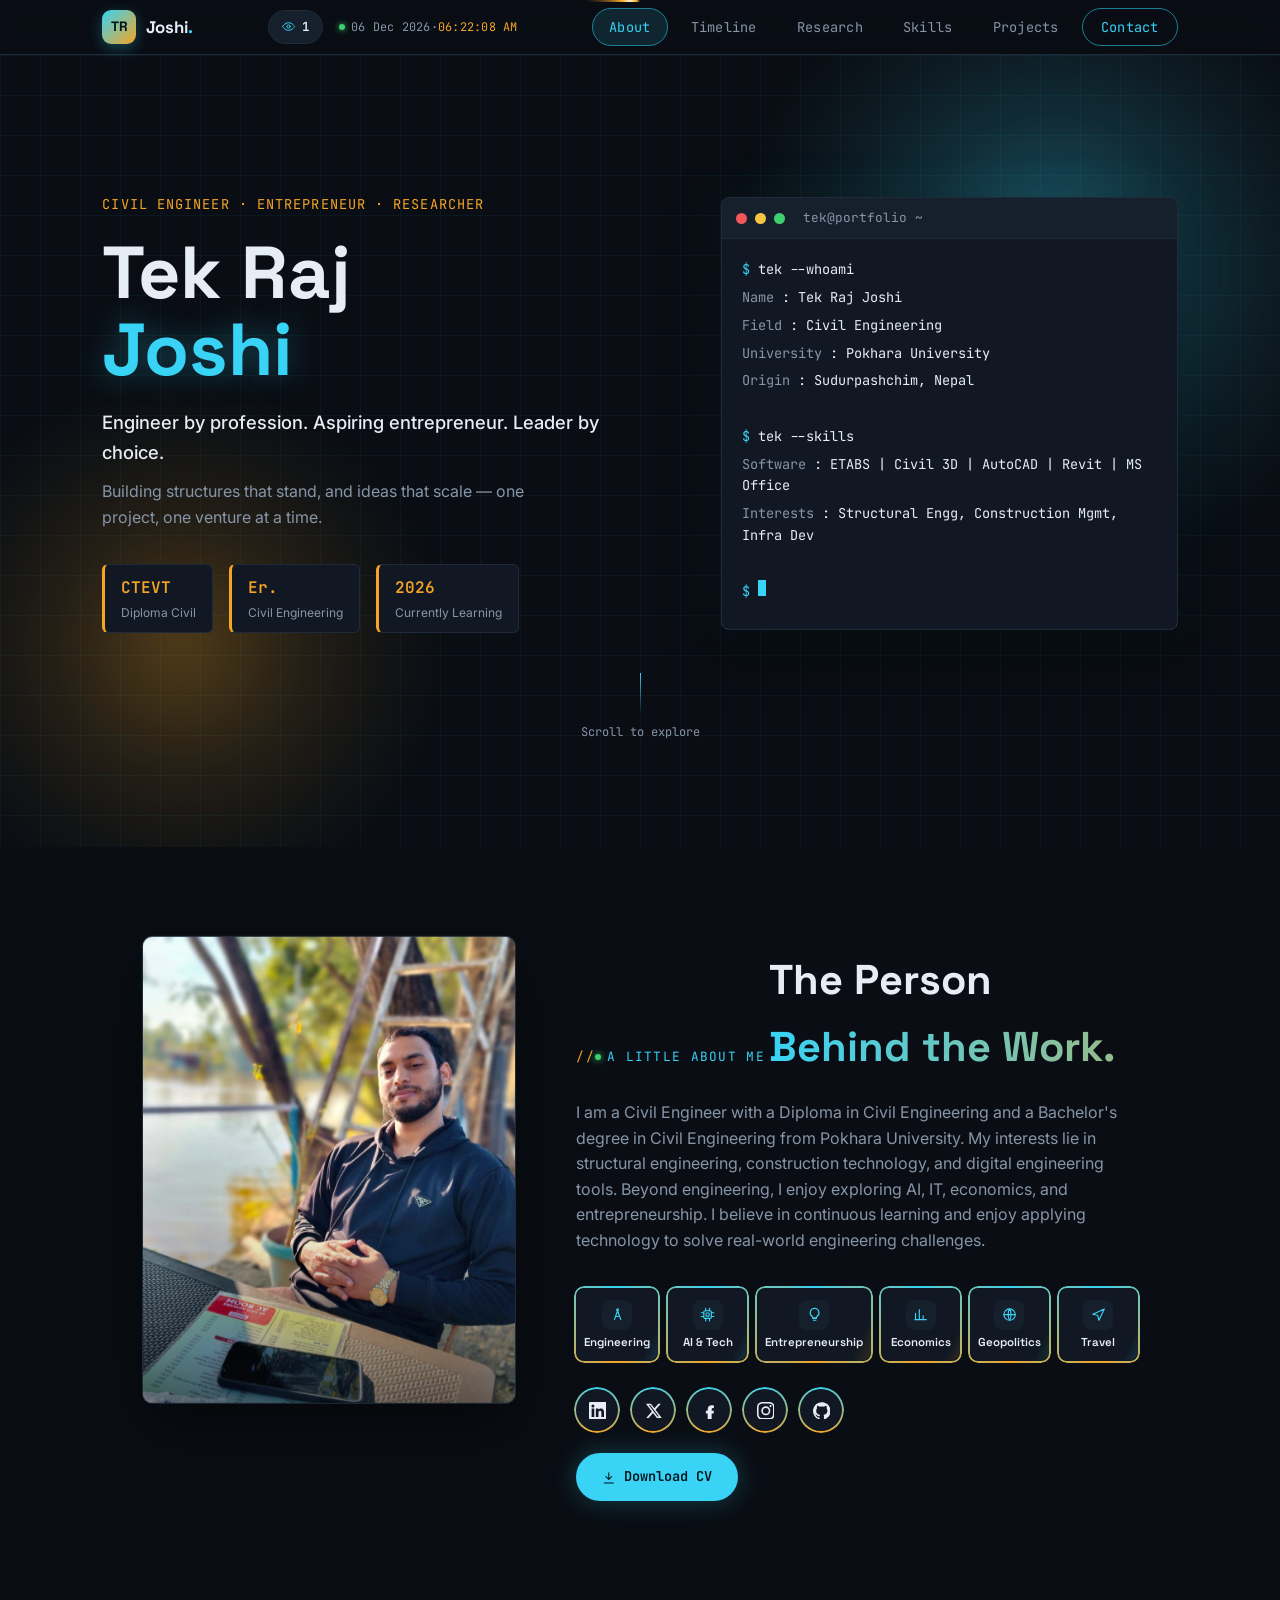
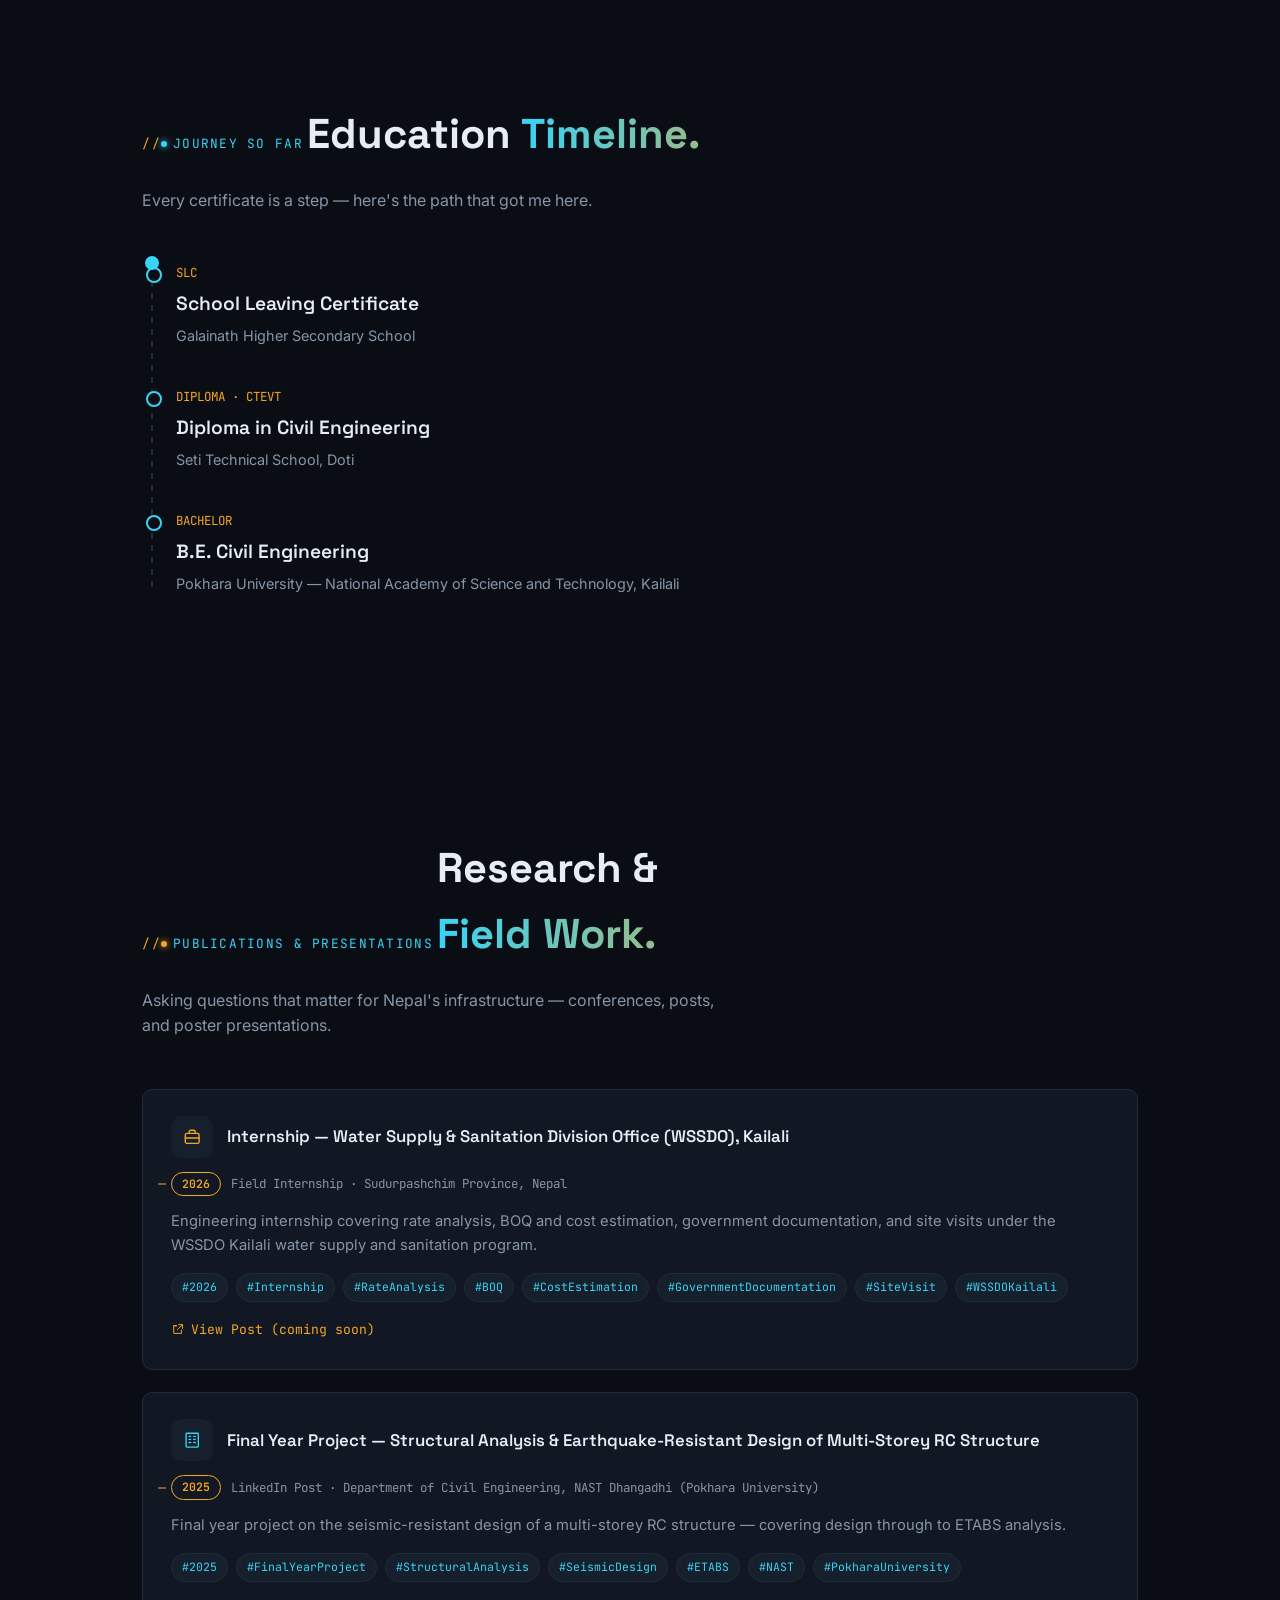
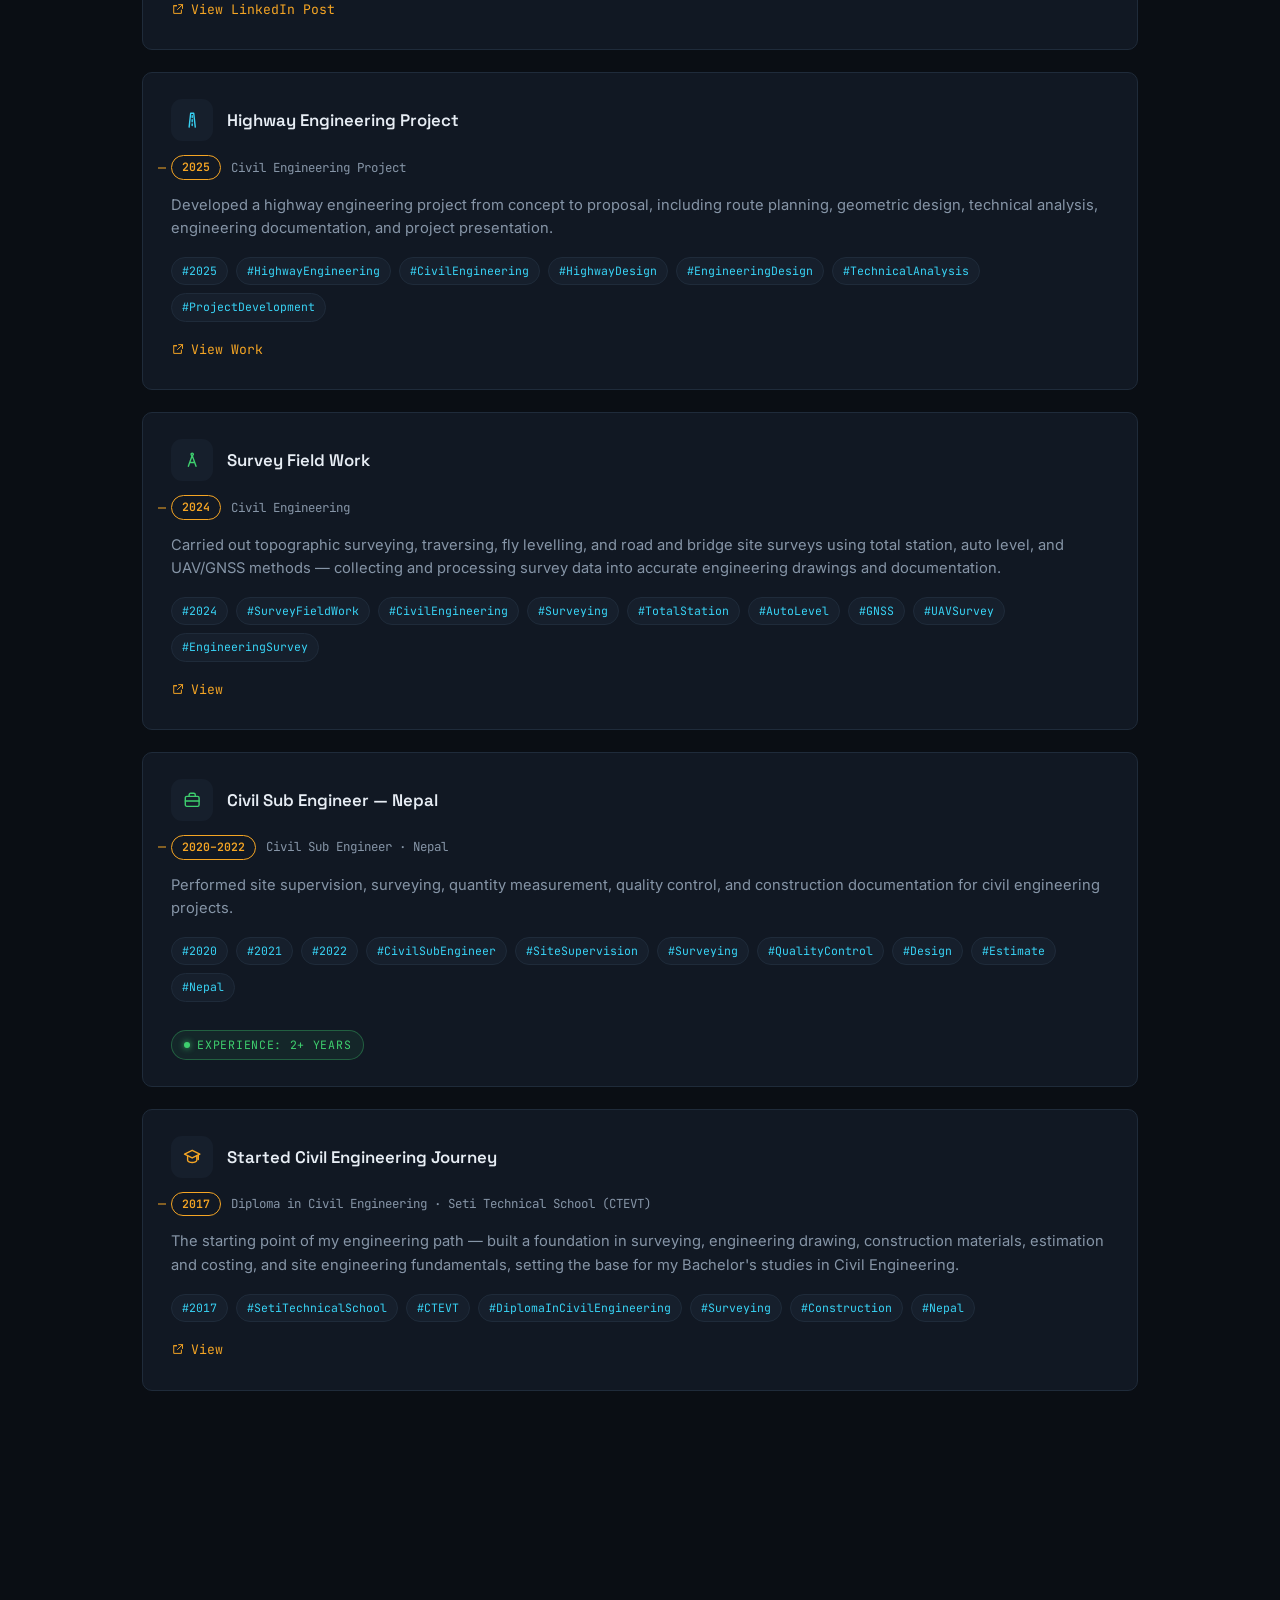
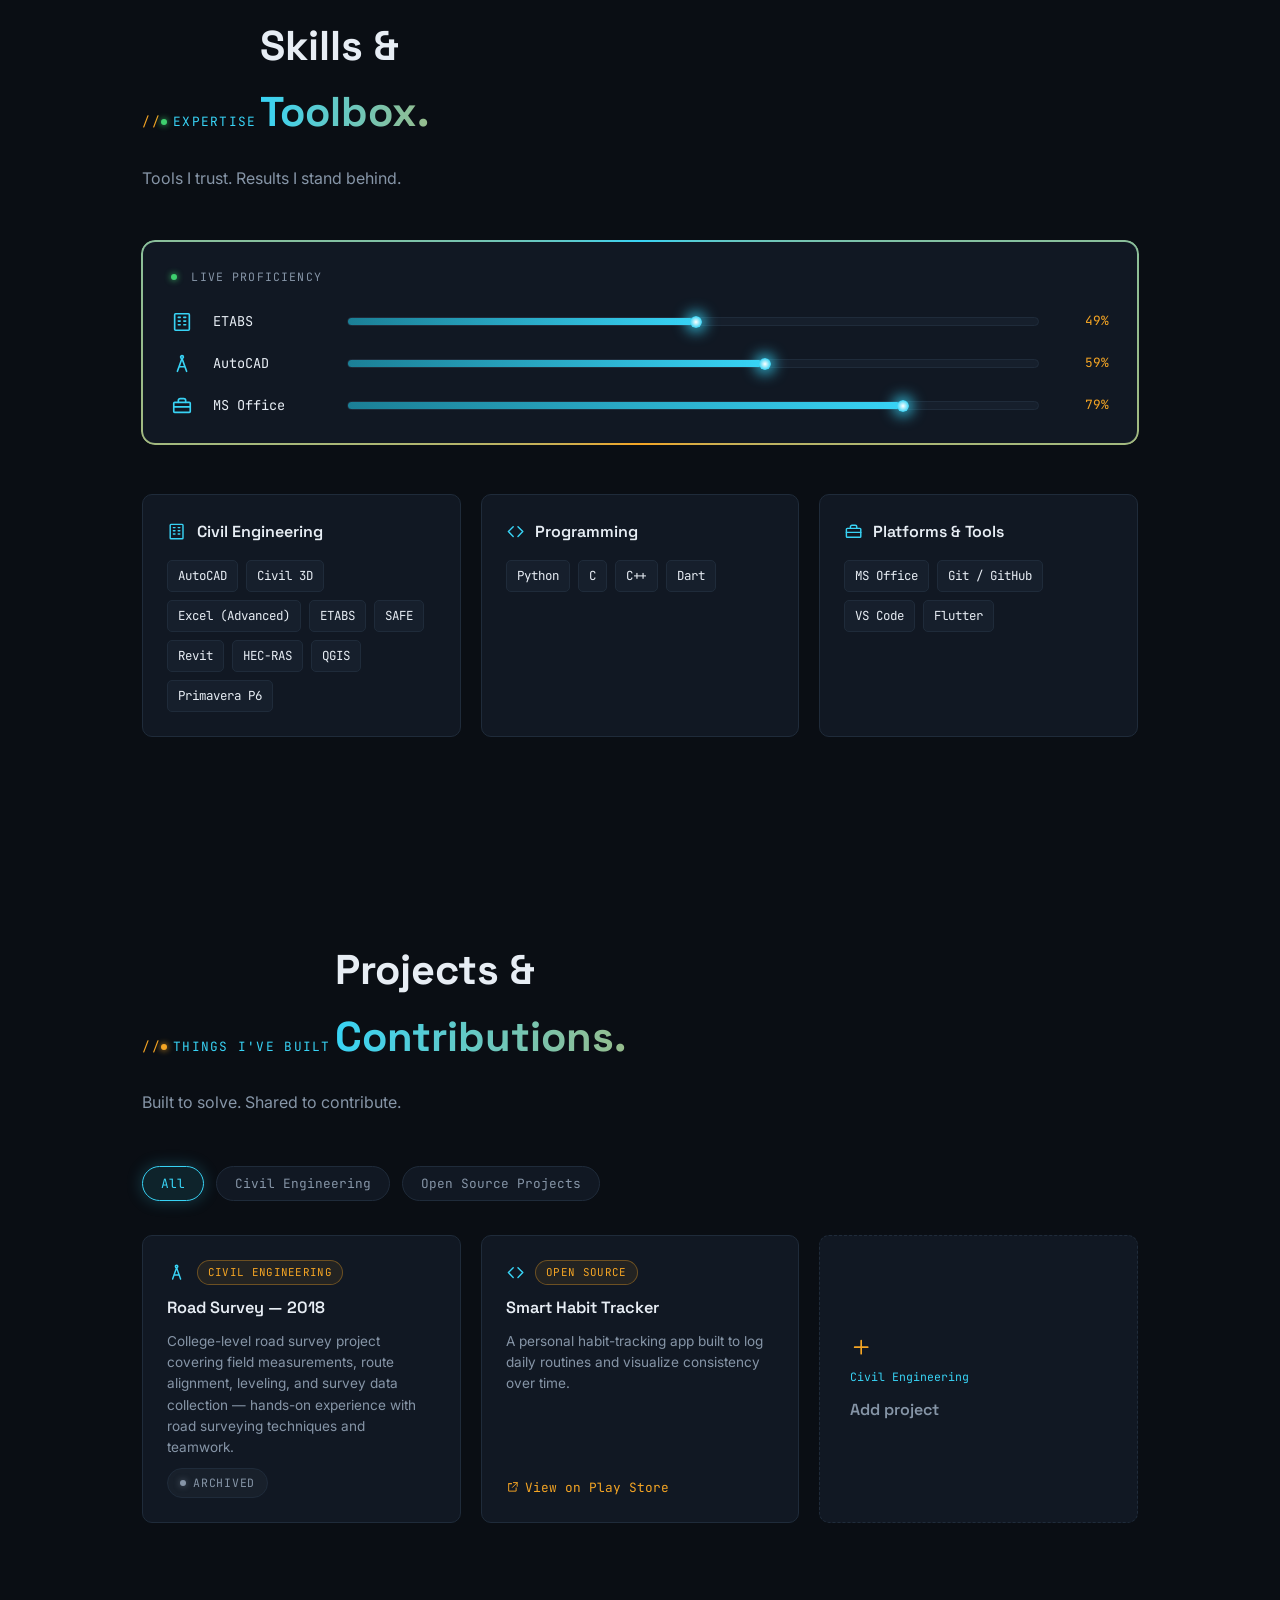
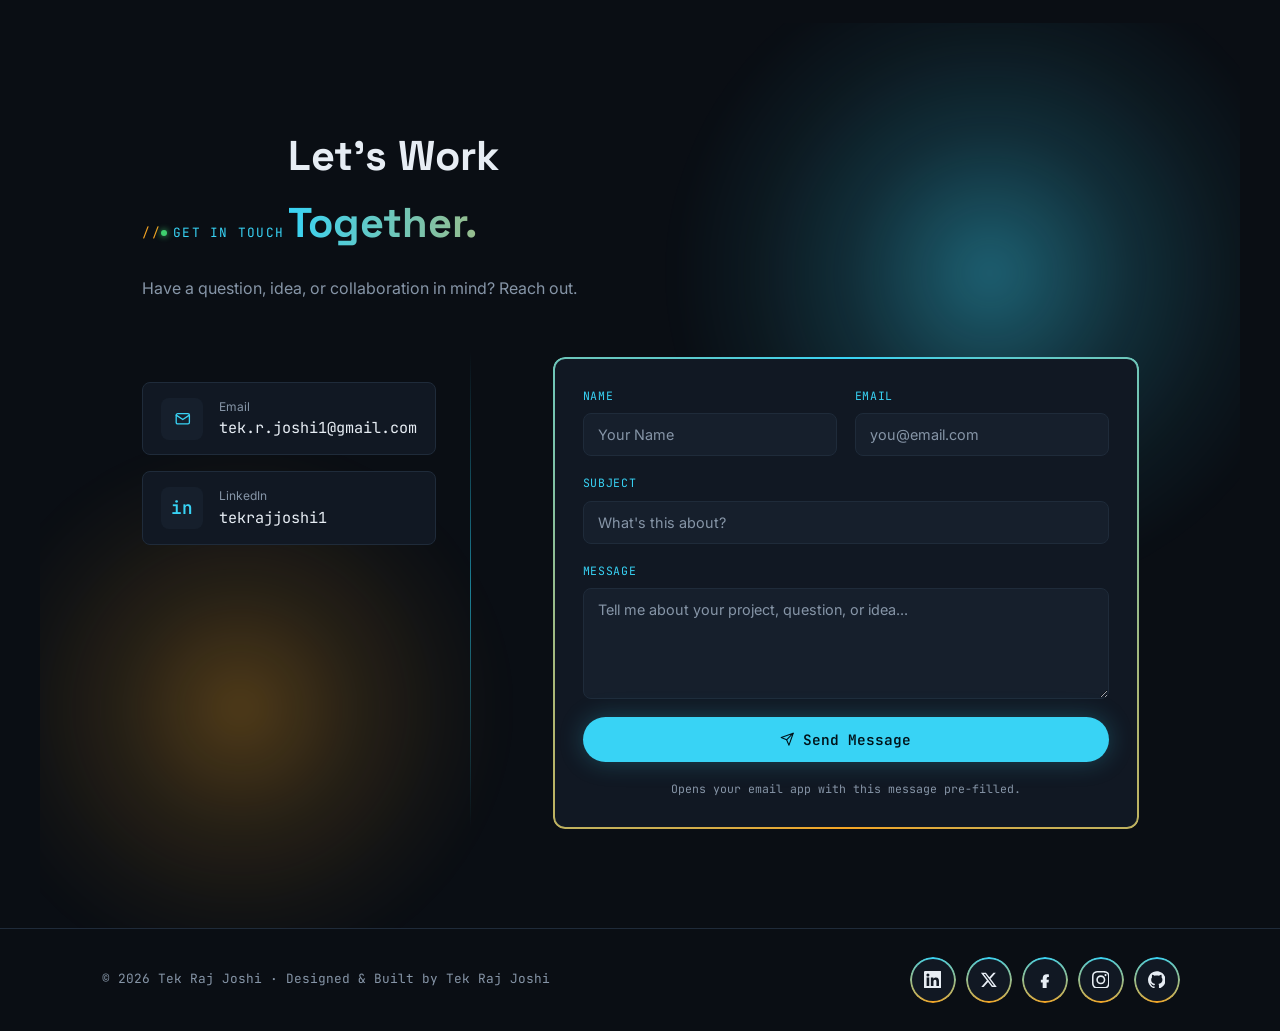
==== tek_raj_joshi_portfolio.html @ 4e368556 "Add files via upload" ====
<!DOCTYPE html>
<html lang="en">
<head>
<meta charset="UTF-8">
<meta name="viewport" content="width=device-width, initial-scale=1.0">
<title>Tek Raj Joshi | Civil Engineer</title>
<meta name="description" content="Tek Raj Joshi is a Civil Engineer from Nepal specializing in structural design, water resources engineering, and AI-driven civil engineering solutions.">
<meta name="robots" content="index, follow">
<link rel="canonical" href="https://tekrajjoshi1.com.np/">

<!-- Favicon -->
<link rel="icon" href="favicon.ico" sizes="any">
<link rel="icon" type="image/png" sizes="32x32" href="favicon-32x32.png">
<link rel="icon" type="image/png" sizes="16x16" href="favicon-16x16.png">
<link rel="apple-touch-icon" sizes="180x180" href="apple-touch-icon.png">
<link rel="icon" type="image/png" sizes="192x192" href="android-chrome-192x192.png">
<link rel="icon" type="image/png" sizes="512x512" href="android-chrome-512x512.png">
<meta name="theme-color" content="#0a0e14">

<!-- Open Graph -->
<meta property="og:type" content="website">
<meta property="og:url" content="https://tekrajjoshi1.com.np/">
<meta property="og:title" content="Tek Raj Joshi | Civil Engineer">
<meta property="og:description" content="Tek Raj Joshi is a Civil Engineer from Nepal specializing in structural design, water resources engineering, and AI-driven civil engineering solutions.">

<!-- Twitter Card -->
<meta name="twitter:card" content="summary_large_image">
<meta name="twitter:title" content="Tek Raj Joshi | Civil Engineer">
<meta name="twitter:description" content="Tek Raj Joshi is a Civil Engineer from Nepal specializing in structural design, water resources engineering, and AI-driven civil engineering solutions.">

<!-- Person schema: helps Google associate this site with "Tek Raj Joshi" name searches -->
<script type="application/ld+json">
{
  "@context": "https://schema.org",
  "@type": "Person",
  "name": "Tek Raj Joshi",
  "alternateName": "Tek Raj",
  "jobTitle": "Civil Engineer",
  "url": "https://tekrajjoshi1.com.np/",
  "sameAs": ["https://www.linkedin.com/in/tekrajjoshi1/"],
  "nationality": "Nepal",
  "alumniOf": { "@type": "CollegeOrUniversity", "name": "Pokhara University" },
  "knowsAbout": ["Civil Engineering", "Structural Engineering", "Water Resources Engineering", "AI & Technology"]
}
</script>

<link rel="preconnect" href="https://fonts.googleapis.com">
<link rel="preconnect" href="https://fonts.gstatic.com" crossorigin>
<link href="https://fonts.googleapis.com/css2?family=Space+Grotesk:wght@400;500;600;700&family=Inter:wght@400;500;600&family=JetBrains+Mono:wght@400;500;600&display=swap" rel="stylesheet">

<style>
@property --angle{syntax:'<angle>';inherits:false;initial-value:0deg;}

  :root{
    --bg:#0a0e14;
    --surface:#111823;
    --surface-2:#161f2c;
    --line:#1f2b3a;
    --text:#e7edf4;
    --muted:#8695a7;
    --cyan:#38d3f5;
    --cyan-dim:#1b7f96;
    --amber:#f5a524;
    --font-display:'Space Grotesk', sans-serif;
    --font-body:'Inter', sans-serif;
    --font-mono:'JetBrains Mono', monospace;
  }
  *{margin:0;padding:0;box-sizing:border-box;}
  html{scroll-behavior:smooth;}
  body{background:var(--bg);color:var(--text);font-family:var(--font-body);line-height:1.6;overflow-x:hidden;}
  a{color:inherit;text-decoration:none;}
  ul{list-style:none;}
  section{padding:100px 8vw;max-width:1200px;margin:0 auto;position:relative;}
  ::selection{background:var(--cyan);color:#00131a;}

  .icon{width:1em;height:1em;fill:none;stroke:currentColor;stroke-width:1.8;stroke-linecap:round;stroke-linejoin:round;vertical-align:-0.15em;}
  .sr-only{position:absolute;width:1px;height:1px;padding:0;margin:-1px;overflow:hidden;clip:rect(0,0,0,0);white-space:nowrap;border:0;}

  .reveal{opacity:0;transform:translateY(24px);transition:opacity .6s ease, transform .6s ease;}
  .reveal.visible{opacity:1;transform:translateY(0);}

  .grad-text{background:linear-gradient(90deg,var(--cyan),var(--amber));-webkit-background-clip:text;background-clip:text;color:transparent;background-size:200% auto;animation:gradShift 6s ease infinite;}
  @keyframes gradShift{0%,100%{background-position:0% center;}50%{background-position:100% center;}}

  ::-webkit-scrollbar{width:10px;}
  ::-webkit-scrollbar-track{background:var(--bg);}
  ::-webkit-scrollbar-thumb{background:linear-gradient(var(--cyan-dim),var(--amber));border-radius:10px;}

  /* Radial-gradient orbs: color itself fades to 0 alpha well inside the box,
     so when a section clips it with overflow:hidden there's no visible
     rectangular edge — only blur(90px) + a hard-edged circle showed a hard
     box outline where the section clipped the blur spread. */
  .orb{position:absolute;border-radius:50%;filter:blur(15px);pointer-events:none;z-index:0;}
  .orb-cyan{width:620px;height:620px;top:-100px;right:-80px;
    background:radial-gradient(circle, rgba(56,211,245,0.42) 0%, rgba(56,211,245,0.16) 32%, rgba(56,211,245,0.05) 55%, rgba(56,211,245,0) 74%);
    animation:floatY 9s ease-in-out infinite, orbPulse 6s ease-in-out infinite;}
  .orb-amber{width:520px;height:520px;bottom:-60px;left:-80px;
    background:radial-gradient(circle, rgba(245,165,36,0.3) 0%, rgba(245,165,36,0.12) 32%, rgba(245,165,36,0.04) 55%, rgba(245,165,36,0) 74%);
    animation:floatY 11s ease-in-out infinite reverse, orbPulse 7.5s ease-in-out infinite reverse;}
  @keyframes floatY{0%,100%{transform:translateY(0);}50%{transform:translateY(-30px);}}
  @keyframes orbPulse{0%,100%{opacity:0.7;}50%{opacity:1;}}

  .glow-card{transition:transform .3s ease, box-shadow .3s ease, border-color .3s ease;}
  .glow-card:hover{transform:translateY(-6px);box-shadow:0 14px 40px rgba(56,211,245,0.15);}

  /* animated conic-gradient glowing border */
  .glow-border{position:relative;z-index:0;}
  .glow-border::before{
    content:"";position:absolute;inset:-2px;border-radius:inherit;padding:2px;z-index:-1;
    background:conic-gradient(from var(--angle), var(--cyan), var(--amber), var(--cyan));
    -webkit-mask:linear-gradient(#000 0 0) content-box, linear-gradient(#000 0 0);
    -webkit-mask-composite:xor;mask-composite:exclude;
    animation:rotateBorder 5s linear infinite;
  }
  @keyframes rotateBorder{to{--angle:360deg;}}
  .glow-border-hover::before{animation-play-state:paused;opacity:0;transition:opacity .3s ease;}
  .glow-border-hover:hover::before{animation-play-state:running;opacity:1;}

  @property --gold-angle{syntax:'<angle>';inherits:false;initial-value:0deg;}
  .gold-border{position:relative;}
  .gold-border::before{
    content:"";position:absolute;inset:0;padding:2px;z-index:-1;
    background:conic-gradient(from var(--gold-angle), transparent 0%, transparent 82%, #f5a524 90%, #fff2c9 94%, #f5a524 98%, transparent 100%);
    -webkit-mask:linear-gradient(#000 0 0) content-box, linear-gradient(#000 0 0);
    -webkit-mask-composite:xor;mask-composite:exclude;
    animation:goldRotate 1.6s linear infinite;
    pointer-events:none;
  }
  @keyframes goldRotate{to{--gold-angle:360deg;}}

  /* ---------- nav ---------- */
  nav{position:fixed;top:0;left:0;right:0;z-index:100;display:grid;grid-template-columns:auto minmax(90px,1fr) auto;align-items:center;gap:10px;padding:10px 8vw;background:rgba(10,14,20,0.85);backdrop-filter:blur(10px);border-bottom:1px solid var(--line);}
  .nav-logo{display:flex;align-items:center;gap:10px;}
  .nav-right{display:flex;align-items:center;gap:6px;}

  .nav-center{display:flex;align-items:center;justify-content:center;gap:16px;font-family:var(--font-mono);min-width:0;overflow:hidden;}
  .view-counter{display:flex;align-items:center;gap:7px;padding:6px 13px;border-radius:20px;background:var(--surface-2);border:1px solid var(--line);color:var(--cyan);font-size:0.78rem;white-space:nowrap;animation:counterGlow 2.6s ease-in-out infinite;}
  @keyframes counterGlow{0%,100%{box-shadow:0 0 0 rgba(56,211,245,0);border-color:var(--line);}50%{box-shadow:0 0 14px rgba(56,211,245,0.3);border-color:var(--cyan-dim);}}
  .eye-icon{width:1.05em;height:1.05em;transform-origin:center;animation:eyeBlink 4.5s ease-in-out infinite;}
  @keyframes eyeBlink{0%,88%,100%{transform:scaleY(1);}94%{transform:scaleY(0.15);}}
  .view-counter #viewCount{font-weight:600;color:var(--text);}
  .view-counter.pop{animation:counterGlow 2.6s ease-in-out infinite, popBounce .5s ease;}
  @keyframes popBounce{0%{transform:scale(1);}40%{transform:scale(1.28);}100%{transform:scale(1);}}
  .live-clock{font-size:0.74rem;color:var(--muted);letter-spacing:0.02em;font-variant-numeric:tabular-nums;white-space:nowrap;display:flex;align-items:center;}
  .live-clock .clock-time{color:var(--amber);}
  .live-dot{display:inline-block;width:6px;height:6px;border-radius:50%;background:#3ecf6e;margin-right:6px;box-shadow:0 0 6px #3ecf6e;animation:dotPulse 1.4s ease-in-out infinite;flex-shrink:0;}
  @keyframes dotPulse{0%,100%{opacity:1;}50%{opacity:0.35;}}

  @media(max-width:760px){
    .nav-center{gap:8px;}
    .view-counter{padding:5px 10px;font-size:0.7rem;gap:5px;}
    .live-clock{font-size:0.64rem;}
  }
  @media(max-width:480px){
    .nav-center{gap:6px;flex-wrap:wrap;justify-content:flex-end;}
    .view-counter{padding:4px 8px;font-size:0.64rem;}
    .live-clock{font-size:0.56rem;white-space:normal;}
    .clock-sep{display:none;}
    .live-clock{flex-direction:column;align-items:flex-end;gap:1px;}
    #hero{padding-top:96px;min-height:auto;}
  }
  @media(max-width:360px){
    .clock-date{display:none;}
  }
  .logo-badge{width:34px;height:34px;border-radius:9px;background:linear-gradient(135deg,var(--cyan),var(--amber));display:flex;align-items:center;justify-content:center;font-family:var(--font-display);font-weight:700;color:#00131a;font-size:0.85rem;letter-spacing:-0.02em;box-shadow:0 4px 14px rgba(56,211,245,0.3);flex-shrink:0;}
  .logo-text{font-family:var(--font-display);font-weight:700;font-size:1.05rem;color:var(--text);line-height:1;}
  .logo-text span{color:var(--cyan);}
  .nav-links{display:flex;gap:6px;align-items:center;}
  .nav-links a{font-family:var(--font-mono);font-size:0.85rem;color:var(--muted);letter-spacing:0.02em;position:relative;overflow:hidden;}
  .nav-links a:not(.nav-cta){padding:9px 16px;border-radius:20px;background:transparent;border:1px solid transparent;transition:background .25s ease, color .25s ease, border-color .25s ease, transform .15s ease;}
  .nav-links a:not(.nav-cta):hover{background:rgba(56,211,245,0.08);border-color:rgba(56,211,245,0.25);color:var(--cyan);}
  .nav-links a:not(.nav-cta).active{background:rgba(56,211,245,0.12);border-color:var(--cyan-dim);color:var(--cyan);}
  .nav-links a:not(.nav-cta):active{transform:scale(0.92);}
  .nav-links a:hover, .nav-links a.active{color:var(--cyan);}
  .nav-ripple{position:absolute;border-radius:50%;background:rgba(56,211,245,0.45);transform:scale(0);animation:navRipple .55s ease-out forwards;pointer-events:none;}
  @keyframes navRipple{to{transform:scale(3);opacity:0;}}
  .nav-cta{border:1px solid var(--cyan-dim);padding:9px 18px;border-radius:20px;color:var(--cyan) !important;transition:background .25s ease, color .25s ease, transform .15s ease, box-shadow .25s ease;}
  .nav-cta:hover{background:var(--cyan);color:#00131a !important;box-shadow:0 8px 20px rgba(56,211,245,0.3);}
  .nav-cta:active{transform:scale(0.92);}
  .nav-cta .nav-ripple{background:rgba(0,19,26,0.35);}
  .hamburger{display:none;width:30px;height:22px;position:relative;cursor:pointer;flex-shrink:0;background:none;border:none;padding:0;appearance:none;}
  .hamburger span{position:absolute;left:0;width:100%;height:2px;border-radius:2px;background:var(--cyan);transition:all .3s cubic-bezier(.4,0,.2,1);}
  .hamburger span:nth-child(1){top:0;width:100%;}
  .hamburger span:nth-child(2){top:10px;width:65%;background:var(--amber);}
  .hamburger span:nth-child(3){top:20px;width:100%;}
  .hamburger:hover span:nth-child(2){width:100%;}
  .hamburger.open span:nth-child(1){top:10px;transform:rotate(45deg);background:var(--cyan);}
  .hamburger.open span:nth-child(2){opacity:0;width:0;left:50%;}
  .hamburger.open span:nth-child(3){top:10px;transform:rotate(-45deg);background:var(--cyan);}

  @media(max-width:860px){
    .nav-links{position:fixed;top:0;right:-100%;width:70%;height:100vh;background:var(--surface);flex-direction:column;justify-content:center;gap:14px;transition:right .3s ease;border-left:1px solid var(--line);}
    .nav-links.open{right:0;}
    .hamburger{display:block;z-index:110;}
  }

  /* ---------- hero ---------- */
  #hero{min-height:88vh;display:flex;flex-direction:column;justify-content:center;padding-top:84px;padding-bottom:50px;position:relative;overflow:hidden;
    max-width:none;width:100%;
    background-image:linear-gradient(rgba(56,211,245,0.05) 1px, transparent 1px),linear-gradient(90deg, rgba(56,211,245,0.05) 1px, transparent 1px);
    background-size:40px 40px;}
  #hero > *:not(.orb){position:relative;z-index:1;}
  .hero-inner{display:grid;grid-template-columns:1.1fr 0.9fr;gap:60px;align-items:center;max-width:1200px;margin:0 auto;width:100%;}
  .hero-eyebrow{font-family:var(--font-mono);color:var(--amber);font-size:0.85rem;letter-spacing:0.08em;margin-bottom:18px;text-transform:uppercase;}
  .hero-name{font-family:var(--font-display);font-size:clamp(2.6rem,6vw,4.6rem);font-weight:700;line-height:1.05;margin-bottom:20px;}
  .hero-name-accent{color:var(--cyan);text-shadow:0 0 30px rgba(56,211,245,0.35);}
  .hero-motto{font-size:1.15rem;color:var(--text);margin-bottom:12px;font-weight:500;}
  .hero-tagline{color:var(--muted);max-width:480px;margin-bottom:34px;}
  .hero-ranks{display:flex;gap:16px;flex-wrap:wrap;}
  .rank-badge{border:1px solid var(--line);background:var(--surface);padding:10px 16px;border-radius:6px;display:flex;flex-direction:column;gap:2px;border-left:3px solid var(--amber);transition:transform .25s ease, box-shadow .25s ease;}
  .rank-badge:hover{transform:translateY(-4px);box-shadow:0 10px 24px rgba(245,165,36,0.15);}
  .rank-num{font-family:var(--font-mono);color:var(--amber);font-weight:600;}
  .rank-label{font-size:0.75rem;color:var(--muted);}

  .terminal{background:var(--surface);border:1px solid var(--line);border-radius:8px;overflow:hidden;box-shadow:0 20px 60px rgba(0,0,0,0.4), 0 0 60px rgba(56,211,245,0.06);position:relative;z-index:1;}
  .terminal-bar{display:flex;align-items:center;gap:8px;padding:10px 14px;background:var(--surface-2);border-bottom:1px solid var(--line);}
  .t-dot{width:11px;height:11px;border-radius:50%;}
  .t-red{background:#f2555a;}.t-yellow{background:#f5c542;}.t-green{background:#3ecf6e;}
  .t-title{margin-left:10px;font-family:var(--font-mono);font-size:0.8rem;color:var(--muted);}
  .terminal-body{padding:20px;font-family:var(--font-mono);font-size:0.85rem;}
  .t-line{display:block;margin-bottom:6px;}
  .t-prompt{color:var(--cyan);}
  .t-key{color:var(--muted);}
  .t-val{color:var(--text);}
  .t-cursor{display:inline-block;width:8px;height:16px;background:var(--cyan);animation:blink 1s step-end infinite;}
  @keyframes blink{50%{opacity:0;}}

  .hero-scroll-indicator{text-align:center;margin-top:40px;font-family:var(--font-mono);font-size:0.75rem;color:var(--muted);}
  .scroll-line{width:1px;height:40px;background:linear-gradient(var(--cyan),transparent);margin:0 auto 10px;}

  /* ---------- section labels ---------- */
  .section-label{font-family:var(--font-mono);color:var(--cyan);font-size:0.8rem;letter-spacing:0.1em;text-transform:uppercase;margin-bottom:10px;}
  .section-label::before{content:"// ";color:var(--amber);}
  .section-title{font-family:var(--font-display);font-size:clamp(1.8rem,4vw,2.6rem);font-weight:700;margin-bottom:20px;}
  .section-sub{color:var(--muted);max-width:600px;margin-bottom:50px;}

  /* ---------- about ---------- */
  .about-grid{display:grid;grid-template-columns:0.8fr 1.2fr;gap:60px;align-items:center;}
  .about-img-wrap{border-radius:10px;overflow:hidden;border:1px solid var(--line);aspect-ratio:4/5;background:var(--surface);position:relative;box-shadow:0 25px 60px rgba(0,0,0,0.5);touch-action:manipulation;}

  /* ---------- double-click / double-tap "like" heart burst on the about photo ---------- */
  .heart-pop{
    position:absolute;left:0;top:0;
    pointer-events:none;z-index:6;
    will-change:transform,opacity;
    transform:translate(-50%,-50%) scale(0);
    opacity:0;
    animation-name:heartPop;
    animation-timing-function:cubic-bezier(.17,.89,.32,1.25);
    animation-fill-mode:forwards;
  }
  .heart-pop svg{display:block;width:100%;height:100%;filter:drop-shadow(0 4px 14px rgba(255,45,85,0.55));}
  @keyframes heartPop{
    0%{transform:translate(-50%,-50%) translate(0,0) scale(0) rotate(0deg);opacity:0;}
    10%{transform:translate(-50%,-50%) translate(0,-4px) scale(var(--pop-scale,1.3)) rotate(var(--rot-a,-8deg));opacity:1;}
    22%{transform:translate(-50%,-50%) translate(0,-10px) scale(.9) rotate(var(--rot-b,6deg));opacity:1;}
    32%{transform:translate(-50%,-50%) translate(0,-16px) scale(1.05) rotate(0deg);opacity:1;}
    78%{opacity:1;}
    100%{transform:translate(-50%,-50%) translate(var(--dx,0px),var(--dy,-150px)) scale(var(--end-scale,.7)) rotate(var(--rot-end,15deg));opacity:0;}
  }
  @media(prefers-reduced-motion:reduce){.heart-pop{animation:none;opacity:0;}}
  .about-img-wrap img{width:100%;height:100%;object-fit:cover;display:block;}
  .about-img-wrap::after{content:"";position:absolute;inset:0;background:linear-gradient(180deg,transparent 60%,rgba(10,14,20,0.55));pointer-events:none;}
  .about-bio{color:var(--muted);margin-bottom:34px;}
  .about-title{position:relative;display:inline-block;}
  .about-title::after{content:"";position:absolute;left:0;bottom:-12px;height:3px;background:linear-gradient(90deg,var(--cyan),var(--amber));border-radius:2px;box-shadow:0 0 12px rgba(56,211,245,0.6);animation:scanBar 2.4s ease-in-out infinite;}
  @keyframes scanBar{0%{width:20px;opacity:0.5;}50%{width:100px;opacity:1;}100%{width:20px;opacity:0.5;}}
  .section-label-live{display:inline-flex;align-items:center;}
  .about-img-wrap{will-change:transform;}

  /* ---------- reusable "live" glow accents, same treatment as About, ---------- */
  /* ---------- varied per section so the page doesn't feel copy-pasted ---------- */
  .live-dot-cyan{background:var(--cyan);box-shadow:0 0 6px var(--cyan);}
  .live-dot-amber{background:var(--amber);box-shadow:0 0 6px var(--amber);}
  .glow-underline{position:relative;display:inline-block;}
  .glow-underline::after{content:"";position:absolute;left:0;bottom:-12px;height:3px;border-radius:2px;animation:scanBar 2.4s ease-in-out infinite;}
  .glow-underline.glow-cyan-green::after{background:linear-gradient(90deg,var(--cyan),#3ecf6e);box-shadow:0 0 12px rgba(56,211,245,0.5);animation-duration:3s;}
  .glow-underline.glow-amber-cyan::after{background:linear-gradient(90deg,var(--amber),var(--cyan));box-shadow:0 0 12px rgba(245,165,36,0.5);animation-duration:2.8s;}
  .glow-underline.glow-green-cyan::after{background:linear-gradient(90deg,#3ecf6e,var(--cyan));box-shadow:0 0 12px rgba(62,207,110,0.5);animation-duration:2.2s;}
  .glow-underline.glow-amber-green::after{background:linear-gradient(90deg,var(--amber),#3ecf6e);box-shadow:0 0 12px rgba(245,165,36,0.5);animation-duration:3.2s;}
  .glow-underline.glow-green-amber::after{background:linear-gradient(90deg,#3ecf6e,var(--amber));box-shadow:0 0 12px rgba(62,207,110,0.5);animation-duration:2.6s;}

  .interest-grid{display:grid;grid-template-columns:repeat(6,1fr);gap:10px;margin-bottom:28px;perspective:900px;}
  .interest-card{background:var(--surface);border-radius:10px;padding:12px 8px;display:flex;flex-direction:column;align-items:center;gap:6px;text-align:center;transform-style:preserve-3d;transition:transform .35s ease, box-shadow .35s ease;cursor:default;}
  .interest-card:hover{transform:rotateX(10deg) rotateY(-10deg) translateY(-6px) scale(1.05);box-shadow:0 16px 32px rgba(56,211,245,0.18);}
  /* idle rotating glow-border, staggered per card so all six don't spin in lockstep */
  .interest-card.glow-border::before{animation-duration:5s;}
  .interest-card:nth-child(1).glow-border::before{animation-delay:0s;}
  .interest-card:nth-child(2).glow-border::before{animation-delay:-.8s;}
  .interest-card:nth-child(3).glow-border::before{animation-delay:-1.6s;}
  .interest-card:nth-child(4).glow-border::before{animation-delay:-2.4s;}
  .interest-card:nth-child(5).glow-border::before{animation-delay:-3.2s;}
  .interest-card:nth-child(6).glow-border::before{animation-delay:-4s;}
  .interest-icon-lg{width:30px;height:30px;border-radius:8px;display:flex;align-items:center;justify-content:center;background:var(--surface-2);color:var(--cyan);font-size:0.95rem;transition:transform .35s ease, color .35s ease;}
  .interest-card:hover .interest-icon-lg{transform:translateZ(18px) scale(1.08);color:var(--amber);}

  /* ---------- per-card themed background "vibe" — sits behind icon/label, above the border ring ---------- */
  /* Every card uses the same diagonal light-sweep animation (matching the */
  /* Entrepreneurship card), just re-graded with each card's own accent */
  /* colour(s) via --v1/--v2 — a single consistent motion language across */
  /* the row instead of six different effects. */
  .interest-card{position:relative;overflow:visible;}
  .interest-card::after{content:"";position:absolute;inset:0;border-radius:inherit;z-index:0;pointer-events:none;opacity:0.9;transition:opacity .35s ease;
    background:linear-gradient(115deg, transparent 34%, rgba(var(--v1),0.34) 47%, rgba(var(--v2),0.34) 53%, transparent 66%);
    background-size:250% 250%;
    animation:vibeSweep 3.4s ease-in-out infinite;
    animation-delay:var(--v-delay,0s);
  }
  .interest-card:hover::after{opacity:1;}
  .interest-icon-lg,.interest-label{position:relative;z-index:1;}
  @keyframes vibeSweep{0%{background-position:130% 130%;}100%{background-position:-30% -30%;}}

  .vibe-engineering{--v1:56,211,245;--v2:56,211,245;--v-delay:0s;}
  .vibe-tech{--v1:56,211,245;--v2:62,207,110;--v-delay:-.57s;}
  .vibe-entrepreneurship{--v1:245,165,36;--v2:245,165,36;--v-delay:-1.13s;}
  .vibe-economics{--v1:245,165,36;--v2:62,207,110;--v-delay:-1.7s;}
  .vibe-geopolitics{--v1:62,207,110;--v2:62,207,110;--v-delay:-2.27s;}
  .vibe-travel{--v1:56,211,245;--v2:245,165,36;--v-delay:-2.83s;}

  /* More visible, colour-matched icon glow-pulse (replaces the plain iconPulse) */
  .interest-icon-lg{animation:iconGlowPulse 2.4s ease-in-out infinite;}
  @keyframes iconGlowPulse{
    0%,100%{transform:scale(1);box-shadow:0 0 0 rgba(0,0,0,0);}
    50%{transform:scale(1.22);box-shadow:0 0 18px rgba(var(--v1),0.65), 0 0 34px rgba(var(--v1),0.3);}
  }
  .interest-card:nth-child(1) .interest-icon-lg{animation-delay:0s;}
  .interest-card:nth-child(2) .interest-icon-lg{animation-delay:.2s;}
  .interest-card:nth-child(3) .interest-icon-lg{animation-delay:.4s;}
  .interest-card:nth-child(4) .interest-icon-lg{animation-delay:.6s;}
  .interest-card:nth-child(5) .interest-icon-lg{animation-delay:.8s;}
  .interest-card:nth-child(6) .interest-icon-lg{animation-delay:1s;}

  @media(prefers-reduced-motion:reduce){
    .interest-card::after,.interest-icon-lg{animation:none;}
  }
  .interest-label{font-family:var(--font-display);font-weight:600;font-size:0.72rem;line-height:1.2;}

  .social-row{display:flex;gap:14px;flex-wrap:wrap;margin-bottom:22px;}
  .social-badge{width:42px;height:42px;border-radius:50%;background:var(--surface);display:flex;align-items:center;justify-content:center;color:var(--text);transition:all .25s ease;position:relative;font-size:1.05rem;}
  .social-badge .icon{width:1.05em;height:1.05em;}
  .social-badge:hover{transform:translateY(-4px) scale(1.08);color:#00131a;background:var(--cyan);box-shadow:0 10px 24px rgba(56,211,245,0.4);}

  .about-actions{display:flex;gap:14px;flex-wrap:wrap;align-items:center;}
  .btn-fill{display:flex;align-items:center;gap:8px;padding:13px 26px;border-radius:30px;background:var(--cyan);color:#00131a;font-family:var(--font-mono);font-size:0.85rem;font-weight:600;transition:opacity .2s, transform .2s, box-shadow .2s;box-shadow:0 0 24px rgba(56,211,245,0.25);}
  .btn-fill:hover{opacity:0.9;transform:translateY(-3px);box-shadow:0 10px 30px rgba(56,211,245,0.4);}

  /* ---------- timeline ---------- */
  .timeline{position:relative;padding-left:34px;}
  .timeline-track{position:absolute;left:9px;top:6px;bottom:6px;width:2px;background:repeating-linear-gradient(var(--line) 0 6px, transparent 6px 12px);}
  .timeline-progress{position:absolute;left:9px;top:6px;width:2px;height:0%;overflow:hidden;box-shadow:0 0 14px rgba(56,211,245,0.55);transition:height .15s linear;}
  .timeline-progress::before{content:"";position:absolute;left:0;top:0;width:100%;height:200%;background:repeating-linear-gradient(var(--cyan) 0 6px, transparent 6px 12px);animation:flowDash 1.1s linear infinite;}
  @keyframes flowDash{from{transform:translateY(-50%);}to{transform:translateY(0%);}}
  .timeline-glow-dot{position:absolute;left:10px;top:0%;width:14px;height:14px;border-radius:50%;background:var(--cyan);transform:translate(-50%,-50%);transition:top .15s linear;animation:pulseDot 1.6s ease-in-out infinite;z-index:2;}
  @keyframes pulseDot{0%,100%{box-shadow:0 0 10px 3px rgba(56,211,245,0.5);}50%{box-shadow:0 0 22px 8px rgba(56,211,245,0.9);}}
  .tl-item{position:relative;margin-bottom:40px;}
  .tl-item::before{content:"";position:absolute;left:-30px;top:4px;width:12px;height:12px;border-radius:50%;background:var(--bg);border:2px solid var(--cyan);z-index:1;}
  .tl-tag{font-family:var(--font-mono);color:var(--amber);font-size:0.78rem;margin-bottom:6px;display:block;}
  .tl-title{font-family:var(--font-display);font-size:1.2rem;font-weight:600;margin-bottom:4px;}
  .tl-place{color:var(--muted);font-size:0.9rem;}

  /* ---------- research ---------- */
  .research-card{background:var(--surface);border:1px solid var(--line);border-radius:10px;padding:26px 28px;margin-bottom:22px;transition:border-color .3s ease, transform .3s ease, box-shadow .3s ease;position:relative;overflow:hidden;scroll-margin-top:100px;}
  .research-card:hover{border-color:var(--cyan-dim);transform:translateY(-5px);box-shadow:0 16px 40px rgba(56,211,245,0.12);}
  .research-card::after{content:"";position:absolute;top:0;left:0;width:55%;height:100%;background:linear-gradient(120deg, transparent, rgba(56,211,245,0.1), transparent);transform:translateX(-250%) skewX(-20deg);animation:shimmerSweep 7s ease-in-out infinite;pointer-events:none;}
  .research-head{display:flex;align-items:center;gap:14px;margin-bottom:14px;position:relative;z-index:1;}
  .research-icon-badge{width:42px;height:42px;border-radius:11px;display:flex;align-items:center;justify-content:center;flex-shrink:0;background:var(--surface-2);animation:researchIconPulse 2.6s ease-in-out infinite;position:relative;}
  .research-icon-badge::after{content:"";position:absolute;inset:0;border-radius:inherit;border:2px solid currentColor;opacity:0;pointer-events:none;}
  .research-icon-badge .icon{font-size:1.15rem;}
  @keyframes researchIconPulse{0%,100%{transform:scale(1);}50%{transform:scale(1.12);}}
  @keyframes iconPing{0%{transform:scale(1);opacity:0.55;}80%,100%{transform:scale(1.7);opacity:0;}}
  .research-card:hover .research-icon-badge{transform:rotate(-8deg) scale(1.15);}
  .ri-cyan{color:var(--cyan);box-shadow:0 0 0 rgba(56,211,245,0);animation:researchIconPulse 2.6s ease-in-out infinite, riGlowCyan 2.6s ease-in-out infinite;}
  .ri-amber{color:var(--amber);animation:researchIconPulse 2.8s ease-in-out infinite, riGlowAmber 2.8s ease-in-out infinite;}
  .ri-green{color:#3ecf6e;animation:researchIconPulse 3s ease-in-out infinite, riGlowGreen 3s ease-in-out infinite;}
  .ri-cyan::after{animation:iconPing 2.6s ease-out infinite;}
  .ri-amber::after{animation:iconPing 2.8s ease-out infinite;}
  .ri-green::after{animation:iconPing 3s ease-out infinite;}
  @keyframes riGlowCyan{0%,100%{box-shadow:0 0 0 rgba(56,211,245,0);}50%{box-shadow:0 0 16px rgba(56,211,245,0.55);}}
  @keyframes riGlowAmber{0%,100%{box-shadow:0 0 0 rgba(245,165,36,0);}50%{box-shadow:0 0 16px rgba(245,165,36,0.55);}}
  @keyframes riGlowGreen{0%,100%{box-shadow:0 0 0 rgba(62,207,110,0);}50%{box-shadow:0 0 16px rgba(62,207,110,0.55);}}
  .research-title{font-family:var(--font-display);font-weight:600;font-size:1.05rem;position:relative;z-index:1;}
  .research-sub{font-family:var(--font-mono);font-size:0.78rem;color:var(--muted);margin-bottom:14px;display:flex;align-items:center;gap:10px;flex-wrap:wrap;position:relative;z-index:1;}
  .year-pill{font-family:var(--font-mono);font-size:0.72rem;font-weight:600;color:var(--amber);border:1px solid var(--amber);border-radius:20px;padding:2px 10px;position:relative;animation:yearPillGlow 2.4s ease-in-out infinite;}
  .year-pill::before{content:"";position:absolute;left:-14px;top:50%;width:8px;height:1px;background:var(--amber);transform:translateY(-50%);}
  @keyframes yearPillGlow{0%,100%{box-shadow:0 0 0 rgba(245,165,36,0);}50%{box-shadow:0 0 10px rgba(245,165,36,0.5);}}
  .research-body{color:var(--muted);font-size:0.92rem;margin-bottom:16px;position:relative;z-index:1;}
  .research-tags{display:flex;flex-wrap:wrap;gap:8px;margin-bottom:16px;position:relative;z-index:1;}
  .research-tag{font-family:var(--font-mono);font-size:0.72rem;padding:4px 10px;border-radius:20px;background:var(--surface-2);border:1px solid var(--line);color:var(--cyan);transition:transform .2s ease, border-color .2s ease, box-shadow .2s ease;}
  .research-tag:hover{transform:translateY(-2px);border-color:var(--cyan-dim);box-shadow:0 4px 12px rgba(56,211,245,0.25);}
  .research-link{font-family:var(--font-mono);font-size:0.82rem;color:var(--amber);display:inline-flex;align-items:center;gap:6px;position:relative;z-index:1;}
  .research-link .icon{flex-shrink:0;transition:transform .2s ease;}
  .research-link:hover{text-decoration:underline;}
  .research-link:hover .icon{transform:translate(3px,-3px);}

  /* ---------- skills ---------- */
  .prof-bars{display:flex;flex-direction:column;gap:20px;margin-bottom:50px;background:var(--surface);border:1px solid var(--line);border-radius:14px;padding:26px 28px;position:relative;}
  .prof-header{display:flex;align-items:center;gap:8px;font-family:var(--font-mono);font-size:0.72rem;letter-spacing:0.1em;text-transform:uppercase;color:var(--muted);margin-bottom:4px;}
  .prof-row{display:grid;grid-template-columns:28px 120px 1fr 56px;align-items:center;gap:14px;}
  .prof-icon{width:22px;height:22px;color:var(--cyan);animation:iconPulse 2.6s ease-in-out infinite;}
  .prof-name{font-family:var(--font-mono);font-size:0.85rem;}
  .prof-track{height:9px;background:var(--surface-2);border:1px solid var(--line);border-radius:6px;overflow:visible;position:relative;}
  .prof-fill{height:100%;width:0;background:linear-gradient(90deg,var(--cyan-dim),var(--cyan));border-radius:6px;position:relative;transition:width 1.3s cubic-bezier(.2,.8,.2,1);animation:profBlink 1s ease-in-out infinite;}
  @keyframes profBlink{0%,100%{box-shadow:0 0 6px rgba(56,211,245,0.4);filter:brightness(1);}50%{box-shadow:0 0 22px rgba(56,211,245,1);filter:brightness(1.35);}}
  .prof-fill-shimmer{position:absolute;inset:0;overflow:hidden;border-radius:inherit;}
  .prof-fill-shimmer::after{content:"";position:absolute;top:0;left:0;height:100%;width:35%;background:linear-gradient(90deg, transparent, rgba(255,255,255,0.85), transparent);transform:translateX(-200%);animation:profFlow 1.1s linear infinite;}
  @keyframes profFlow{to{transform:translateX(400%);}}
  .prof-tip{position:absolute;right:-3px;top:50%;width:12px;height:12px;border-radius:50%;background:radial-gradient(circle,#ffffff,var(--cyan) 70%);transform:translate(50%,-50%);box-shadow:0 0 14px 4px rgba(56,211,245,0.85);animation:tipPulse 1s ease-in-out infinite;}
  @keyframes tipPulse{0%,100%{transform:translate(50%,-50%) scale(1);}50%{transform:translate(50%,-50%) scale(1.35);}}
  .prof-pct{font-family:var(--font-mono);font-size:0.8rem;color:var(--amber);text-align:right;animation:pctBlink 1s ease-in-out infinite;font-variant-numeric:tabular-nums;}
  @keyframes pctBlink{0%,100%{opacity:1;text-shadow:0 0 0 transparent;}50%{opacity:0.75;text-shadow:0 0 8px rgba(245,165,36,0.7);}}

  .prof-row:nth-child(2) .prof-fill, .prof-row:nth-child(2) .prof-pct{animation-delay:.3s;}
  .prof-row:nth-child(3) .prof-fill, .prof-row:nth-child(3) .prof-pct{animation-delay:.6s;}
  .skills-grid{display:grid;grid-template-columns:repeat(auto-fit,minmax(240px,1fr));gap:20px;}
  .skill-card{background:var(--surface);border:1px solid var(--line);border-radius:10px;padding:24px;position:relative;overflow:hidden;scroll-margin-top:100px;}
  .skill-card::after{content:"";position:absolute;top:0;left:0;width:55%;height:100%;background:linear-gradient(120deg, transparent, rgba(56,211,245,0.14), transparent);transform:translateX(-250%) skewX(-20deg);animation:shimmerSweep 5s ease-in-out infinite;pointer-events:none;will-change:transform;}
  .skill-card:nth-child(2)::after{animation-delay:1.2s;}
  .skill-card:nth-child(3)::after{animation-delay:2.4s;}
  @keyframes shimmerSweep{0%{transform:translateX(-250%) skewX(-20deg);}55%,100%{transform:translateX(250%) skewX(-20deg);}}
  .skill-card-head{display:flex;align-items:center;gap:10px;margin-bottom:16px;position:relative;z-index:1;}
  .skill-card-head .icon{color:var(--cyan);font-size:1.2rem;animation:iconPulse 2.6s ease-in-out infinite;}
  @keyframes iconPulse{0%,100%{transform:scale(1);opacity:1;}50%{transform:scale(1.18);opacity:0.65;}}
  .skill-card-head h3{font-family:var(--font-display);font-size:1rem;font-weight:600;}
  .skill-tags{display:flex;flex-wrap:wrap;gap:8px;position:relative;z-index:1;}
  .skill-tag{font-family:var(--font-mono);font-size:0.78rem;padding:5px 10px;border-radius:5px;background:var(--surface-2);border:1px solid var(--line);color:var(--text);transition:transform .2s ease, border-color .2s ease, color .2s ease, box-shadow .2s ease;animation:tagGlow 2.6s ease-in-out infinite;}
  @keyframes tagGlow{0%,100%{box-shadow:0 0 0 rgba(56,211,245,0);border-color:var(--line);}50%{box-shadow:0 0 10px rgba(56,211,245,0.4);border-color:var(--cyan-dim);}}
  .skill-tags .skill-tag:nth-child(1){animation-delay:0s;}
  .skill-tags .skill-tag:nth-child(2){animation-delay:.15s;}
  .skill-tags .skill-tag:nth-child(3){animation-delay:.3s;}
  .skill-tags .skill-tag:nth-child(4){animation-delay:.45s;}
  .skill-tags .skill-tag:nth-child(5){animation-delay:.6s;}
  .skill-tags .skill-tag:nth-child(6){animation-delay:.75s;}
  .skill-tags .skill-tag:nth-child(7){animation-delay:.9s;}
  .skill-tags .skill-tag:nth-child(8){animation-delay:1.05s;}
  .skill-tags .skill-tag:nth-child(9){animation-delay:1.2s;}
  .skill-tag:hover{transform:translateY(-3px);border-color:var(--cyan-dim);color:var(--cyan);box-shadow:0 6px 16px rgba(56,211,245,0.2);animation-play-state:paused;}

  /* ---------- projects ---------- */
  .filter-row{display:flex;gap:12px;flex-wrap:wrap;margin-bottom:34px;}
  .filter-btn{font-family:var(--font-mono);font-size:0.8rem;padding:8px 18px;border-radius:20px;border:1px solid var(--line);background:var(--surface);color:var(--muted);cursor:pointer;position:relative;overflow:hidden;transition:all .25s ease;}
  .filter-btn:hover{border-color:var(--cyan-dim);color:var(--cyan);transform:translateY(-2px);}
  .filter-btn:active{transform:scale(0.94);}
  .filter-btn.active{border-color:var(--cyan);color:var(--cyan);background:rgba(56,211,245,0.1);box-shadow:0 0 16px rgba(56,211,245,0.25);animation:filterPulse 2.2s ease-in-out infinite;}
  @keyframes filterPulse{0%,100%{box-shadow:0 0 10px rgba(56,211,245,0.2);}50%{box-shadow:0 0 20px rgba(56,211,245,0.5);}}
  .filter-ripple{position:absolute;border-radius:50%;background:rgba(56,211,245,0.4);transform:scale(0);animation:navRipple .55s ease-out forwards;pointer-events:none;}

  .placeholder-grid{display:grid;grid-template-columns:repeat(auto-fit,minmax(240px,1fr));gap:20px;align-items:stretch;}

  .project-card{background:var(--surface);border:1px solid var(--line);border-radius:10px;padding:24px;display:flex;flex-direction:column;gap:10px;position:relative;overflow:hidden;transition:transform .3s ease, box-shadow .3s ease, border-color .3s ease, opacity .3s ease;scroll-margin-top:100px;}
  .project-card::after{content:"";position:absolute;top:0;left:0;width:55%;height:100%;background:linear-gradient(120deg, transparent, rgba(56,211,245,0.12), transparent);transform:translateX(-250%) skewX(-20deg);animation:shimmerSweep 6s ease-in-out infinite;pointer-events:none;}
  .project-card-head{display:flex;align-items:center;gap:10px;position:relative;z-index:1;}
  .project-card-head .icon{color:var(--cyan);font-size:1.2rem;flex-shrink:0;animation:iconPulse 2.6s ease-in-out infinite;}
  .project-card-cat{font-family:var(--font-mono);font-size:0.68rem;color:var(--amber);letter-spacing:0.03em;text-transform:uppercase;padding:3px 10px;border-radius:20px;border:1px solid rgba(245,165,36,0.35);background:rgba(245,165,36,0.08);animation:catGlow 2.4s ease-in-out infinite;}
  @keyframes catGlow{0%,100%{box-shadow:0 0 0 rgba(245,165,36,0);}50%{box-shadow:0 0 10px rgba(245,165,36,0.4);}}
  .project-card-title{font-family:var(--font-display);font-weight:600;font-size:1.02rem;position:relative;z-index:1;}
  .project-card-desc{color:var(--muted);font-size:0.85rem;line-height:1.55;position:relative;z-index:1;}
  .project-card-link{font-family:var(--font-mono);font-size:0.8rem;color:var(--amber);display:inline-flex;align-items:center;gap:6px;margin-top:auto;padding-top:6px;position:relative;z-index:1;}
  .project-card-link:hover{text-decoration:underline;}
  .project-card-link .icon{flex-shrink:0;transition:transform .2s ease;}
  .project-card-link:hover .icon{transform:translate(2px,-2px);}

  /* ---------- status badge (e.g. "Archived") for cards with no live link ---------- */
  .status-badge{display:inline-flex;align-items:center;gap:7px;font-family:var(--font-mono);font-size:0.72rem;letter-spacing:0.06em;text-transform:uppercase;padding:5px 12px;border-radius:20px;margin-top:auto;align-self:flex-start;position:relative;z-index:1;}
  .status-archived{color:var(--muted);border:1px solid var(--line);background:rgba(134,149,167,0.06);animation:archivedGlow 3s ease-in-out infinite;}
  .status-dot{width:6px;height:6px;border-radius:50%;background:var(--muted);box-shadow:0 0 6px rgba(134,149,167,0.6);flex-shrink:0;animation:dotPulse 1.4s ease-in-out infinite;}
  @keyframes archivedGlow{0%,100%{box-shadow:0 0 0 rgba(56,211,245,0);border-color:var(--line);}50%{box-shadow:0 0 12px rgba(56,211,245,0.18);border-color:var(--cyan-dim);}}
  .status-experience{color:#3ecf6e;border:1px solid rgba(62,207,110,0.35);background:rgba(62,207,110,0.08);animation:experienceGlow 3s ease-in-out infinite;margin-top:12px;}
  .status-experience .status-dot{background:#3ecf6e;box-shadow:0 0 6px #3ecf6e;}
  @keyframes experienceGlow{0%,100%{box-shadow:0 0 0 rgba(62,207,110,0);border-color:rgba(62,207,110,0.35);}50%{box-shadow:0 0 12px rgba(62,207,110,0.35);border-color:#3ecf6e;}}

  .placeholder-card{background:var(--surface);border:1px dashed var(--line);border-radius:10px;padding:30px;min-height:150px;display:flex;flex-direction:column;justify-content:center;align-items:flex-start;gap:10px;transition:border-color .3s ease, opacity .3s ease;animation:dashPulse 2.6s ease-in-out infinite;}
  @keyframes dashPulse{0%,100%{border-color:var(--line);}50%{border-color:var(--cyan-dim);}}
  .placeholder-card:hover{border-color:var(--cyan);}
  .placeholder-card .icon{color:var(--amber);font-size:1.4rem;animation:addIconPulse 1.6s ease-in-out infinite;}
  @keyframes addIconPulse{0%,100%{transform:scale(1) rotate(0deg);opacity:0.75;}50%{transform:scale(1.25) rotate(90deg);opacity:1;}}
  .placeholder-title{font-family:var(--font-display);font-weight:600;color:var(--muted);}
  .placeholder-cat{font-family:var(--font-mono);font-size:0.72rem;color:var(--cyan);}

  /* ---------- contact ---------- */
  #contact{position:relative;overflow:hidden;}
  .contact-channels{display:flex;flex-direction:column;gap:16px;margin-top:30px;}
  .contact-channel{display:flex;align-items:center;gap:16px;padding:14px 18px;border:1px solid var(--line);border-radius:8px;background:var(--surface);transition:border-color .2s, transform .2s, box-shadow .2s;position:relative;overflow:hidden;animation:chanGlow 2.8s ease-in-out infinite;}
  @keyframes chanGlow{0%,100%{box-shadow:0 0 0 rgba(56,211,245,0);}50%{box-shadow:0 0 14px rgba(56,211,245,0.25);}}
  .contact-channels a:nth-child(1){animation-delay:0s;}
  .contact-channels a:nth-child(2){animation-delay:.4s;}
  .contact-channels a:nth-child(3){animation-delay:.8s;}
  .contact-channel:hover{border-color:var(--cyan);transform:translateX(6px);box-shadow:0 8px 24px rgba(56,211,245,0.3);}
  .contact-channel .ch-icon{transition:transform .3s ease;}
  .contact-channel:hover .ch-icon{transform:scale(1.15) rotate(-6deg);}

  .contact-grid-2{display:grid;grid-template-columns:0.85fr auto 1.15fr;gap:0;column-gap:34px;align-items:start;}
  .contact-divider{width:1px;align-self:stretch;background:linear-gradient(180deg,transparent,var(--cyan-dim),transparent);animation:dividerPulse 3s ease-in-out infinite;}
  @keyframes dividerPulse{0%,100%{opacity:0.3;}50%{opacity:0.9;}}
  .contact-form{background:var(--surface);border:1px solid var(--line);border-radius:12px;padding:28px;display:flex;flex-direction:column;gap:18px;margin-top:6px;transition:transform .4s ease, box-shadow .4s ease;transform-style:preserve-3d;}
  .contact-form:hover{transform:perspective(1000px) rotateX(1.5deg) rotateY(-1.5deg) translateY(-4px);box-shadow:0 20px 50px rgba(56,211,245,0.15);}
  .contact-channels a:nth-child(1){animation-delay:0s;transition-delay:0s;}
  .contact-channels a:nth-child(2){animation-delay:.4s;transition-delay:.1s;}
  .contact-channels a:nth-child(3){animation-delay:.8s;transition-delay:.2s;}
  .form-row{display:grid;grid-template-columns:1fr 1fr;gap:18px;}
  .form-field{display:flex;flex-direction:column;gap:8px;}
  .form-field label{font-family:var(--font-mono);font-size:0.72rem;letter-spacing:0.06em;text-transform:uppercase;color:var(--cyan);transition:color .2s ease, text-shadow .2s ease;}
  .form-field input, .form-field textarea{
    background:var(--surface-2);border:1px solid var(--line);border-radius:8px;padding:12px 14px;
    color:var(--text);font-family:var(--font-body);font-size:0.9rem;resize:vertical;
    transition:border-color .25s ease, box-shadow .25s ease;
  }
  .form-field input::placeholder, .form-field textarea::placeholder{color:var(--muted);}
  .form-field input:focus, .form-field textarea:focus{
    outline:none;border-color:var(--cyan);box-shadow:0 0 0 3px rgba(56,211,245,0.15), 0 0 20px rgba(56,211,245,0.25);
  }
  .form-field:focus-within label{color:var(--amber);text-shadow:0 0 8px rgba(245,165,36,0.6);}
  .form-submit{border:none;cursor:pointer;justify-content:center;font-size:0.9rem;animation:submitGlow 2s ease-in-out infinite;}
  .send-icon{animation:sendSweep 2.6s ease-in-out infinite;}
  @keyframes sendSweep{
    0%{transform:translate(0,0);opacity:1;}
    42%{transform:translate(6px,-5px);opacity:1;}
    50%{transform:translate(10px,-8px);opacity:0;}
    51%{transform:translate(-8px,6px);opacity:0;}
    58%{transform:translate(-4px,3px);opacity:1;}
    100%{transform:translate(0,0);opacity:1;}
  }
  @media(prefers-reduced-motion:reduce){.send-icon{animation:none;}}
  @keyframes submitGlow{0%,100%{box-shadow:0 0 20px rgba(56,211,245,0.3);}50%{box-shadow:0 0 34px rgba(56,211,245,0.6);}}
  .form-submit .live-dot{margin-right:2px;}
  .form-note{font-family:var(--font-mono);font-size:0.72rem;color:var(--muted);text-align:center;}

  @media(max-width:860px){
    .contact-grid-2{grid-template-columns:1fr;gap:30px;}
    .contact-divider{display:none;}
    .form-row{grid-template-columns:1fr;}
  }
  .ch-icon{width:42px;height:42px;border-radius:8px;display:flex;align-items:center;justify-content:center;background:var(--surface-2);color:var(--cyan);font-size:1.1rem;}
  .ch-label{font-size:0.75rem;color:var(--muted);}
  .ch-value{font-family:var(--font-mono);font-size:0.95rem;}

  /* ---------- footer ---------- */
  footer{border-top:1px solid var(--line);padding:30px 8vw;display:flex;justify-content:space-between;align-items:center;flex-wrap:wrap;gap:16px;font-family:var(--font-mono);font-size:0.8rem;color:var(--muted);}
  .footer-social{display:flex;gap:14px;}

  @media(max-width:860px){
    .hero-inner, .about-grid{grid-template-columns:1fr;}
    .prof-row{grid-template-columns:22px 90px 1fr 44px;gap:10px;}
    .prof-icon{width:18px;height:18px;}
    .interest-grid{grid-template-columns:repeat(3,1fr);}
    section{padding:70px 6vw;}
    .research-card{padding:20px 18px;}
  }
</style>
</head>
<body>

<!-- ============ ICON SPRITE (inline, no external dependency) ============ -->
<svg style="display:none">
  <symbol id="ic-compass" viewBox="0 0 24 24"><circle cx="12" cy="4.3" r="1.5"/><path d="M12 6 7 20M12 6l5 14M8.7 15h6.6"/></symbol>
  <symbol id="ic-chip" viewBox="0 0 24 24"><rect x="6" y="6" width="12" height="12" rx="2"/><rect x="9.5" y="9.5" width="5" height="5" rx="1"/><path d="M9 2v4M15 2v4M9 18v4M15 18v4M2 9h4M2 15h4M18 9h4M18 15h4"/></symbol>
  <symbol id="ic-bulb" viewBox="0 0 24 24"><path d="M9 18h6M10 21h4M12 2a7 7 0 0 0-4 12.7c.6.5 1 1.2 1 2.3h6c0-1.1.4-1.8 1-2.3A7 7 0 0 0 12 2z"/></symbol>
  <symbol id="ic-chart" viewBox="0 0 24 24"><path d="M4 20V10M10 20V4M16 20V14M3 20h18"/></symbol>
  <symbol id="ic-globe" viewBox="0 0 24 24"><circle cx="12" cy="12" r="9"/><path d="M3 12h18M12 3c3 3 3 15 0 18c-3-3-3-15 0-18"/></symbol>
  <symbol id="ic-plane" viewBox="0 0 24 24"><path d="M3 11.5 21 3l-8.5 18-2-8-8-1.5z"/></symbol>
  <symbol id="ic-mail" viewBox="0 0 24 24"><rect x="3" y="5" width="18" height="14" rx="2"/><path d="M3 7l9 6 9-6"/></symbol>
  <symbol id="ic-external" viewBox="0 0 24 24"><path d="M14 3h7v7M21 3l-9 9M5 5h6v0H5v14h14v-6"/></symbol>
  <symbol id="ic-send" viewBox="0 0 24 24"><path d="M22 2L11 13"/><path d="M22 2l-7 20-4-9-9-4 20-7z"/></symbol>
  <symbol id="ic-building" viewBox="0 0 24 24"><rect x="4" y="3" width="16" height="18" rx="1"/><path d="M8 7h2M14 7h2M8 11h2M14 11h2M8 15h2M14 15h2"/></symbol>
  <symbol id="ic-toolbox" viewBox="0 0 24 24"><rect x="3" y="8" width="18" height="11" rx="1"/><path d="M8 8V6a2 2 0 0 1 2-2h4a2 2 0 0 1 2 2v2M3 13h18"/></symbol>
  <symbol id="ic-road" viewBox="0 0 24 24"><path d="M8 21 10 3h4l2 18"/><path d="M12 6v2.5M12 11.5v2.5M12 17v2"/></symbol>
  <symbol id="ic-droplet" viewBox="0 0 24 24"><path d="M12 2s7 8.5 7 13a7 7 0 0 1-14 0c0-4.5 7-13 7-13z"/></symbol>
  <symbol id="ic-grad-cap" viewBox="0 0 24 24"><path d="M12 3 2 8l10 5 10-5-10-5z"/><path d="M6 10.5V16c0 1.5 3 3 6 3s6-1.5 6-3v-5.5M20 9v6"/></symbol>
  <symbol id="ic-diagram" viewBox="0 0 24 24"><circle cx="6" cy="6" r="2"/><circle cx="18" cy="6" r="2"/><circle cx="12" cy="18" r="2"/><path d="M7.7 7.2 11 16M16.3 7.2 13 16M8 6h8"/></symbol>
  <symbol id="ic-briefcase" viewBox="0 0 24 24"><rect x="3" y="7" width="18" height="13" rx="2"/><path d="M8 7V5a2 2 0 0 1 2-2h4a2 2 0 0 1 2 2v2M3 13h18"/></symbol>
  <symbol id="ic-download" viewBox="0 0 24 24"><path d="M12 3v12M7 10l5 5 5-5M4 21h16"/></symbol>
  <symbol id="ic-plus" viewBox="0 0 24 24"><path d="M12 5v14M5 12h14"/></symbol>
  <symbol id="ic-code" viewBox="0 0 24 24"><path d="M9 18 3 12l6-6M15 6l6 6-6 6"/></symbol>
  <symbol id="ic-eye" viewBox="0 0 24 24"><path d="M1 12s4-7 11-7 11 7 11 7-4 7-11 7-11-7-11-7z"/><circle cx="12" cy="12" r="3"/></symbol>
  <symbol id="ic-github" viewBox="0 0 24 24"><path fill="currentColor" stroke="none" d="M12 .297c-6.63 0-12 5.373-12 12 0 5.303 3.438 9.8 8.205 11.385.6.113.82-.258.82-.577 0-.285-.01-1.04-.015-2.04-3.338.724-4.042-1.61-4.042-1.61C4.422 18.07 3.633 17.7 3.633 17.7c-1.087-.744.084-.729.084-.729 1.205.084 1.838 1.236 1.838 1.236 1.07 1.835 2.809 1.305 3.495.998.108-.776.417-1.305.76-1.605-2.665-.3-5.466-1.332-5.466-5.93 0-1.31.465-2.38 1.235-3.22-.135-.303-.54-1.523.105-3.176 0 0 1.005-.322 3.3 1.23.96-.267 1.98-.399 3-.405 1.02.006 2.04.138 3 .405 2.28-1.552 3.285-1.23 3.285-1.23.645 1.653.24 2.873.12 3.176.765.84 1.23 1.91 1.23 3.22 0 4.61-2.805 5.625-5.475 5.92.42.36.81 1.096.81 2.22 0 1.606-.015 2.896-.015 3.286 0 .315.21.69.825.57C20.565 22.092 24 17.592 24 12.297c0-6.627-5.373-12-12-12"/></symbol>
  <symbol id="ic-linkedin" viewBox="0 0 24 24"><path fill="currentColor" stroke="none" d="M20.447 20.452h-3.554v-5.569c0-1.328-.027-3.037-1.852-3.037-1.853 0-2.136 1.445-2.136 2.939v5.667H9.351V9h3.414v1.561h.046c.477-.9 1.637-1.85 3.37-1.85 3.601 0 4.267 2.37 4.267 5.455v6.286zM5.337 7.433a2.065 2.065 0 1 1 0-4.13 2.065 2.065 0 0 1 0 4.13zm1.782 13.019H3.555V9h3.564v11.452zM22.225 0H1.771C.792 0 0 .774 0 1.729v20.542C0 23.227.792 24 1.771 24h20.451C23.2 24 24 23.227 24 22.271V1.729C24 .774 23.2 0 22.222 0h.003z"/></symbol>
  <symbol id="ic-facebook" viewBox="0 0 24 24"><path fill="currentColor" stroke="none" d="M9.101 23.691v-7.98H6.627v-3.667h2.474v-1.58c0-4.085 1.848-5.978 5.858-5.978.401 0 .955.042 1.468.103a8.68 8.68 0 0 1 1.141.195v3.325a8.623 8.623 0 0 0-.653-.036 3.28 3.28 0 0 0-1.145.156c-.294.108-.556.288-.762.526-.315.395-.523 1.06-.523 2.048v1.24h3.026l-.402 3.667h-2.624v7.98H9.101z"/></symbol>
  <symbol id="ic-twitter" viewBox="0 0 24 24"><path fill="currentColor" stroke="none" d="M18.244 2.25h3.308l-7.227 8.26 8.502 11.24H16.17l-5.214-6.817L4.99 21.75H1.68l7.73-8.835L1.254 2.25H8.08l4.713 6.231zm-1.161 17.52h1.833L7.084 4.126H5.117z"/></symbol>
  <symbol id="ic-instagram" viewBox="0 0 24 24"><path fill="currentColor" stroke="none" d="M12 0C8.74 0 8.333.014 7.053.072 5.775.132 4.905.333 4.14.63c-.789.306-1.459.717-2.126 1.384S.935 3.35.63 4.14C.333 4.905.131 5.775.072 7.053.014 8.333 0 8.74 0 12s.014 3.667.072 4.947c.06 1.277.261 2.148.558 2.913.306.788.717 1.459 1.384 2.126.667.666 1.336 1.079 2.126 1.384.766.296 1.636.499 2.913.558C8.333 23.986 8.74 24 12 24s3.667-.014 4.947-.072c1.277-.06 2.148-.262 2.913-.558.788-.306 1.459-.718 2.126-1.384.666-.667 1.079-1.335 1.384-2.126.296-.765.499-1.636.558-2.913.058-1.28.072-1.687.072-4.947s-.014-3.667-.072-4.947c-.06-1.277-.262-2.149-.558-2.913-.306-.789-.718-1.459-1.384-2.126C21.319 1.347 20.651.935 19.86.63c-.765-.297-1.636-.499-2.913-.558C15.667.014 15.26 0 12 0zm0 2.16c3.203 0 3.585.016 4.85.071 1.17.055 1.805.249 2.227.415.562.217.96.477 1.382.896.419.42.679.819.896 1.381.164.422.36 1.057.413 2.227.057 1.266.07 1.646.07 4.85s-.015 3.585-.074 4.85c-.061 1.17-.256 1.805-.421 2.227a3.81 3.81 0 0 1-.9 1.382 3.744 3.744 0 0 1-1.38.896c-.42.164-1.065.36-2.235.413-1.274.057-1.649.07-4.859.07-3.211 0-3.586-.015-4.859-.074-1.171-.061-1.816-.256-2.236-.421a3.716 3.716 0 0 1-1.379-.9 3.644 3.644 0 0 1-.9-1.38c-.165-.42-.359-1.065-.42-2.235-.045-1.26-.061-1.649-.061-4.844 0-3.196.016-3.586.061-4.861.061-1.17.255-1.814.42-2.234.21-.57.479-.96.9-1.381.419-.419.81-.689 1.379-.898.42-.166 1.051-.361 2.221-.421 1.275-.045 1.65-.06 4.859-.06l.045.03zm0 3.68a6.16 6.16 0 1 0 0 12.32 6.16 6.16 0 0 0 0-12.32zM12 16a4 4 0 1 1 0-8 4 4 0 0 1 0 8zm7.846-10.405a1.44 1.44 0 1 1-2.88 0 1.44 1.44 0 0 1 2.88 0z"/></symbol>
</svg>

<nav class="gold-border">
  <a href="#hero" class="nav-logo">
    <span class="logo-badge">TR</span>
    <span class="logo-text">Joshi<span>.</span></span>
  </a>
  <div class="nav-center">
    <div class="view-counter" id="viewCounter">
      <svg class="icon eye-icon"><use href="#ic-eye"/></svg>
      <span id="viewCount">—</span>
    </div>
    <div class="live-clock" id="liveClock"><span class="live-dot"></span><span class="clock-date"></span><span class="clock-sep"> · </span><span class="clock-time"></span></div>
  </div>
  <div class="nav-right">
    <ul class="nav-links" id="navLinks">
      <li><a href="#about" class="active">About</a></li>
      <li><a href="#timeline">Timeline</a></li>
      <li><a href="#research">Research</a></li>
      <li><a href="#skills">Skills</a></li>
      <li><a href="#projects">Projects</a></li>
      <li><a href="#contact" class="nav-cta">Contact</a></li>
    </ul>
    <button class="hamburger" id="hamburger" type="button" aria-label="Toggle navigation menu" aria-expanded="false" aria-controls="navLinks"><span></span><span></span><span></span></button>
  </div>
</nav>

<!-- ================= HERO ================= -->
<section id="hero">
  <div class="orb orb-cyan"></div>
  <div class="orb orb-amber"></div>
  <div class="hero-inner">
    <div class="hero-left">
      <div class="hero-eyebrow">Civil Engineer · Entrepreneur · Researcher</div>
      <h1 class="hero-name">Tek Raj<br><span class="hero-name-accent">Joshi</span><span class="sr-only"> — Civil Engineer, Nepal</span></h1>
      <p class="hero-motto">Engineer by profession. Aspiring entrepreneur. Leader by choice.</p>
      <p class="hero-tagline">Building structures that stand, and ideas that scale — one project, one venture at a time.</p>
      <div class="hero-ranks">
        <div class="rank-badge"><span class="rank-num">CTEVT</span><span class="rank-label">Diploma Civil</span></div>
        <div class="rank-badge"><span class="rank-num">Er.</span><span class="rank-label">Civil Engineering</span></div>
        <div class="rank-badge"><span class="rank-num">2026</span><span class="rank-label">Currently Learning</span></div>
      </div>
    </div>
    <div class="hero-right">
      <div class="terminal glow-border">
        <div class="terminal-bar">
          <span class="t-dot t-red"></span><span class="t-dot t-yellow"></span><span class="t-dot t-green"></span>
          <span class="t-title">tek@portfolio ~</span>
        </div>
        <div class="terminal-body">
          <span class="t-line"><span class="t-prompt">$ </span>tek --whoami</span>
          <span class="t-line"><span class="t-key">Name       </span><span class="t-val">: Tek Raj Joshi</span></span>
          <span class="t-line"><span class="t-key">Field      </span><span class="t-val">: Civil Engineering</span></span>
          <span class="t-line"><span class="t-key">University </span><span class="t-val">: Pokhara University</span></span>
          <span class="t-line"><span class="t-key">Origin     </span><span class="t-val">: Sudurpashchim, Nepal</span></span>
          <span class="t-line">&nbsp;</span>
          <span class="t-line"><span class="t-prompt">$ </span>tek --skills</span>
          <span class="t-line"><span class="t-key">Software   </span><span class="t-val">: ETABS | Civil 3D | AutoCAD | Revit | MS Office</span></span>
          <span class="t-line"><span class="t-key">Interests  </span><span class="t-val">: Structural Engg, Construction Mgmt, Infra Dev</span></span>
          <span class="t-line">&nbsp;</span>
          <span class="t-line"><span class="t-prompt">$ </span><span class="t-cursor"></span></span>
        </div>
      </div>
    </div>
  </div>
  <div class="hero-scroll-indicator"><div class="scroll-line"></div>Scroll to explore</div>
</section>

<!-- ================= ABOUT ================= -->
<section id="about">
  <div class="about-grid">
    <div class="about-img-wrap reveal glow-border" id="aboutPhoto">
      <img src="[data-uri]" alt="Tek Raj Joshi - Civil Engineer from Nepal">
    </div>
    <div class="reveal">
      <div class="section-label section-label-live"><span class="live-dot"></span>A Little About Me</div>
      <h2 class="section-title about-title">The Person<br><span class="grad-text">Behind the Work.</span></h2>
      <p class="about-bio">
        I am a Civil Engineer with a Diploma in Civil Engineering and a Bachelor's degree in Civil Engineering from Pokhara University. My interests lie in structural engineering, construction technology, and digital engineering tools. Beyond engineering, I enjoy exploring AI, IT, economics, and entrepreneurship. I believe in continuous learning and enjoy applying technology to solve real-world engineering challenges.
      </p>

      <div class="interest-grid">
        <div class="interest-card glow-border vibe-engineering"><div class="interest-icon-lg"><svg class="icon"><use href="#ic-compass"/></svg></div><span class="interest-label">Engineering</span></div>
        <div class="interest-card glow-border vibe-tech"><div class="interest-icon-lg"><svg class="icon"><use href="#ic-chip"/></svg></div><span class="interest-label">AI & Tech</span></div>
        <div class="interest-card glow-border vibe-entrepreneurship"><div class="interest-icon-lg"><svg class="icon"><use href="#ic-bulb"/></svg></div><span class="interest-label">Entrepreneurship</span></div>
        <div class="interest-card glow-border vibe-economics"><div class="interest-icon-lg"><svg class="icon"><use href="#ic-chart"/></svg></div><span class="interest-label">Economics</span></div>
        <div class="interest-card glow-border vibe-geopolitics"><div class="interest-icon-lg"><svg class="icon"><use href="#ic-globe"/></svg></div><span class="interest-label">Geopolitics</span></div>
        <div class="interest-card glow-border vibe-travel"><div class="interest-icon-lg"><svg class="icon"><use href="#ic-plane"/></svg></div><span class="interest-label">Travel</span></div>
      </div>

      <div class="social-row">
        <a href="https://www.linkedin.com/in/tekrajjoshi1/" target="_blank" class="social-badge glow-border" title="LinkedIn"><svg class="icon"><use href="#ic-linkedin"/></svg></a>
        <a href="https://x.com/tekrajjoshi1" target="_blank" class="social-badge glow-border" title="X"><svg class="icon"><use href="#ic-twitter"/></svg></a>
        <a href="https://www.facebook.com" target="_blank" class="social-badge glow-border" title="Facebook"><svg class="icon"><use href="#ic-facebook"/></svg></a>
        <a href="https://www.instagram.com" target="_blank" class="social-badge glow-border" title="Instagram"><svg class="icon"><use href="#ic-instagram"/></svg></a>
        <a href="https://github.com" target="_blank" class="social-badge glow-border" title="GitHub"><svg class="icon"><use href="#ic-github"/></svg></a>
      </div>

      <div class="about-actions">
        <a href="#" class="btn-fill"><svg class="icon"><use href="#ic-download"/></svg> Download CV</a>
      </div>
    </div>
  </div>
</section>

<!-- ================= EDUCATION TIMELINE ================= -->
<section id="timeline">
  <div class="section-label section-label-live reveal"><span class="live-dot live-dot-cyan"></span>Journey So Far</div>
  <h2 class="section-title glow-underline glow-cyan-green reveal">Education <span class="grad-text">Timeline.</span></h2>
  <p class="section-sub reveal">Every certificate is a step — here's the path that got me here.</p>

  <div class="timeline">
    <div class="timeline-track"></div>
    <div class="timeline-progress" id="tlProgress"></div>
    <div class="timeline-glow-dot" id="tlDot"></div>
    <div class="tl-item reveal">
      <span class="tl-tag">SLC</span>
      <div class="tl-title">School Leaving Certificate</div>
      <div class="tl-place">Galainath Higher Secondary School</div>
    </div>
    <div class="tl-item reveal">
      <span class="tl-tag">DIPLOMA · CTEVT</span>
      <div class="tl-title">Diploma in Civil Engineering</div>
      <div class="tl-place">Seti Technical School, Doti</div>
    </div>
    <div class="tl-item reveal">
      <span class="tl-tag">BACHELOR</span>
      <div class="tl-title">B.E. Civil Engineering</div>
      <div class="tl-place">Pokhara University — National Academy of Science and Technology, Kailali</div>
    </div>
  </div>
</section>

<!-- ================= RESEARCH ================= -->
<section id="research">
  <div class="section-label section-label-live reveal"><span class="live-dot live-dot-amber"></span>Publications & Presentations</div>
  <h2 class="section-title glow-underline glow-amber-cyan reveal">Research &<br><span class="grad-text">Field Work.</span></h2>
  <p class="section-sub reveal">Asking questions that matter for Nepal's infrastructure — conferences, posts, and poster presentations.</p>

  <div class="research-card reveal glow-card" id="rf-internship-wssdo">
    <div class="research-head"><div class="research-icon-badge ri-amber"><svg class="icon"><use href="#ic-briefcase"/></svg></div><span class="research-title">Internship — Water Supply & Sanitation Division Office (WSSDO), Kailali</span></div>
    <div class="research-sub"><span class="year-pill">2026</span> Field Internship · Sudurpashchim Province, Nepal</div>
    <p class="research-body">
      Engineering internship covering rate analysis, BOQ and cost estimation, government documentation, and site visits under the WSSDO Kailali water supply and sanitation program.
    </p>
    <div class="research-tags">
      <span class="research-tag">#2026</span>
      <span class="research-tag">#Internship</span>
      <span class="research-tag">#RateAnalysis</span>
      <span class="research-tag">#BOQ</span>
      <span class="research-tag">#CostEstimation</span>
      <span class="research-tag">#GovernmentDocumentation</span>
      <span class="research-tag">#SiteVisit</span>
      <span class="research-tag">#WSSDOKailali</span>
    </div>
    <!-- Replace the href below with your internship completion post once uploaded -->
    <a href="#" target="_blank" class="research-link"><svg class="icon"><use href="#ic-external"/></svg> View Post (coming soon)</a>
  </div>
  <div class="research-card reveal glow-card" id="rf-final-year-project">
    <div class="research-head"><div class="research-icon-badge ri-cyan"><svg class="icon"><use href="#ic-building"/></svg></div><span class="research-title">Final Year Project — Structural Analysis & Earthquake-Resistant Design of Multi-Storey RC Structure</span></div>
    <div class="research-sub"><span class="year-pill">2025</span> LinkedIn Post · Department of Civil Engineering, NAST Dhangadhi (Pokhara University)</div>
    <p class="research-body">
      Final year project on the seismic-resistant design of a multi-storey RC structure — covering design through to ETABS analysis.
    </p>
    <div class="research-tags">
      <span class="research-tag">#2025</span>
      <span class="research-tag">#FinalYearProject</span>
      <span class="research-tag">#StructuralAnalysis</span>
      <span class="research-tag">#SeismicDesign</span>
      <span class="research-tag">#ETABS</span>
      <span class="research-tag">#NAST</span>
      <span class="research-tag">#PokharaUniversity</span>
    </div>
    <a href="https://www.linkedin.com/posts/tekrajjoshi1_finalyearproject-structuralanalysis-seismicdesign-ugcPost-7461726323468840960-jOxd/" target="_blank" class="research-link"><svg class="icon"><use href="#ic-external"/></svg> View LinkedIn Post</a>
  </div>
  <div class="research-card reveal glow-card" id="rf-highway-engineering">
    <div class="research-head"><div class="research-icon-badge ri-cyan"><svg class="icon"><use href="#ic-road"/></svg></div><span class="research-title">Highway Engineering Project</span></div>
    <div class="research-sub"><span class="year-pill">2025</span> Civil Engineering Project</div>
    <p class="research-body">
      Developed a highway engineering project from concept to proposal, including route planning, geometric design, technical analysis, engineering documentation, and project presentation.
    </p>
    <div class="research-tags">
      <span class="research-tag">#2025</span>
      <span class="research-tag">#HighwayEngineering</span>
      <span class="research-tag">#CivilEngineering</span>
      <span class="research-tag">#HighwayDesign</span>
      <span class="research-tag">#EngineeringDesign</span>
      <span class="research-tag">#TechnicalAnalysis</span>
      <span class="research-tag">#ProjectDevelopment</span>
    </div>
    <a href="https://www.linkedin.com/in/tekrajjoshi1/" target="_blank" class="research-link"><svg class="icon"><use href="#ic-external"/></svg> View Work</a>
  </div>
  <div class="research-card reveal glow-card" id="rf-survey-field-work">
    <div class="research-head"><div class="research-icon-badge ri-green"><svg class="icon"><use href="#ic-compass"/></svg></div><span class="research-title">Survey Field Work</span></div>
    <div class="research-sub"><span class="year-pill">2024</span> Civil Engineering</div>
    <p class="research-body">
      Carried out topographic surveying, traversing, fly levelling, and road and bridge site surveys using total station, auto level, and UAV/GNSS methods — collecting and processing survey data into accurate engineering drawings and documentation.
    </p>
    <div class="research-tags">
      <span class="research-tag">#2024</span>
      <span class="research-tag">#SurveyFieldWork</span>
      <span class="research-tag">#CivilEngineering</span>
      <span class="research-tag">#Surveying</span>
      <span class="research-tag">#TotalStation</span>
      <span class="research-tag">#AutoLevel</span>
      <span class="research-tag">#GNSS</span>
      <span class="research-tag">#UAVSurvey</span>
      <span class="research-tag">#EngineeringSurvey</span>
    </div>
    <a href="https://www.linkedin.com/in/tekrajjoshi1/" target="_blank" class="research-link"><svg class="icon"><use href="#ic-external"/></svg> View</a>
  </div>
  <div class="research-card reveal glow-card" id="rf-civil-sub-engineer">
    <div class="research-head"><div class="research-icon-badge ri-green"><svg class="icon"><use href="#ic-briefcase"/></svg></div><span class="research-title">Civil Sub Engineer — Nepal</span></div>
    <div class="research-sub"><span class="year-pill">2020–2022</span> Civil Sub Engineer · Nepal</div>
    <p class="research-body">
      Performed site supervision, surveying, quantity measurement, quality control, and construction documentation for civil engineering projects.
    </p>
    <div class="research-tags">
      <span class="research-tag">#2020</span>
      <span class="research-tag">#2021</span>
      <span class="research-tag">#2022</span>
      <span class="research-tag">#CivilSubEngineer</span>
      <span class="research-tag">#SiteSupervision</span>
      <span class="research-tag">#Surveying</span>
      <span class="research-tag">#QualityControl</span>
      <span class="research-tag">#Design</span>
      <span class="research-tag">#Estimate</span>
      <span class="research-tag">#Nepal</span>
    </div>
    <span class="status-badge status-experience"><span class="status-dot"></span>Experience: 2+ Years</span>
  </div>
  <div class="research-card reveal glow-card" id="rf-started-journey">
    <div class="research-head"><div class="research-icon-badge ri-amber"><svg class="icon"><use href="#ic-grad-cap"/></svg></div><span class="research-title">Started Civil Engineering Journey</span></div>
    <div class="research-sub"><span class="year-pill">2017</span> Diploma in Civil Engineering · Seti Technical School (CTEVT)</div>
    <p class="research-body">
      The starting point of my engineering path — built a foundation in surveying, engineering drawing, construction materials, estimation and costing, and site engineering fundamentals, setting the base for my Bachelor's studies in Civil Engineering.
    </p>
    <div class="research-tags">
      <span class="research-tag">#2017</span>
      <span class="research-tag">#SetiTechnicalSchool</span>
      <span class="research-tag">#CTEVT</span>
      <span class="research-tag">#DiplomaInCivilEngineering</span>
      <span class="research-tag">#Surveying</span>
      <span class="research-tag">#Construction</span>
      <span class="research-tag">#Nepal</span>
    </div>
    <a href="https://www.facebook.com/stsdipayal" target="_blank" class="research-link"><svg class="icon"><use href="#ic-external"/></svg> View</a>
  </div>
</section>

<!-- ================= SKILLS ================= -->
<section id="skills">
  <div class="section-label section-label-live reveal"><span class="live-dot"></span>Expertise</div>
  <h2 class="section-title glow-underline glow-green-cyan reveal">Skills &<br><span class="grad-text">Toolbox.</span></h2>
  <p class="section-sub reveal">Tools I trust. Results I stand behind.</p>

  <div class="prof-bars glow-border">
    <div class="prof-header"><span class="live-dot"></span> Live Proficiency</div>
    <div class="prof-row reveal">
      <svg class="icon prof-icon"><use href="#ic-building"/></svg>
      <span class="prof-name">ETABS</span>
      <div class="prof-track"><div class="prof-fill" data-pct="50"><div class="prof-fill-shimmer"></div><div class="prof-tip"></div></div></div>
      <span class="prof-pct" data-pct="50">0%</span>
    </div>
    <div class="prof-row reveal">
      <svg class="icon prof-icon"><use href="#ic-compass"/></svg>
      <span class="prof-name">AutoCAD</span>
      <div class="prof-track"><div class="prof-fill" data-pct="60"><div class="prof-fill-shimmer"></div><div class="prof-tip"></div></div></div>
      <span class="prof-pct" data-pct="60">0%</span>
    </div>
    <div class="prof-row reveal">
      <svg class="icon prof-icon"><use href="#ic-toolbox"/></svg>
      <span class="prof-name">MS Office</span>
      <div class="prof-track"><div class="prof-fill" data-pct="80"><div class="prof-fill-shimmer"></div><div class="prof-tip"></div></div></div>
      <span class="prof-pct" data-pct="80">0%</span>
    </div>
  </div>

  <div class="skills-grid">
    <div class="skill-card reveal glow-card" id="sk-civil-engineering">
      <div class="skill-card-head"><svg class="icon"><use href="#ic-building"/></svg><h3>Civil Engineering</h3></div>
      <div class="skill-tags">
        <span class="skill-tag">AutoCAD</span><span class="skill-tag">Civil 3D</span><span class="skill-tag">Excel (Advanced)</span>
        <span class="skill-tag">ETABS</span><span class="skill-tag">SAFE</span><span class="skill-tag">Revit</span>
        <span class="skill-tag">HEC-RAS</span><span class="skill-tag">QGIS</span><span class="skill-tag">Primavera P6</span>
      </div>
    </div>
    <div class="skill-card reveal glow-card" id="sk-programming">
      <div class="skill-card-head"><svg class="icon"><use href="#ic-code"/></svg><h3>Programming</h3></div>
      <div class="skill-tags">
        <span class="skill-tag">Python</span><span class="skill-tag">C</span><span class="skill-tag">C++</span><span class="skill-tag">Dart</span>
      </div>
    </div>
    <div class="skill-card reveal glow-card" id="sk-platforms-tools">
      <div class="skill-card-head"><svg class="icon"><use href="#ic-toolbox"/></svg><h3>Platforms & Tools</h3></div>
      <div class="skill-tags">
        <span class="skill-tag">MS Office</span><span class="skill-tag">Git / GitHub</span>
        <span class="skill-tag">VS Code</span><span class="skill-tag">Flutter</span>
      </div>
    </div>
  </div>
</section>

<!-- ================= PROJECTS ================= -->
<section id="projects">
  <div class="section-label section-label-live reveal"><span class="live-dot live-dot-amber"></span>Things I've Built</div>
  <h2 class="section-title glow-underline glow-amber-green reveal">Projects &<br><span class="grad-text">Contributions.</span></h2>
  <p class="section-sub reveal">Built to solve. Shared to contribute.</p>

  <div class="filter-row reveal">
    <button class="filter-btn active" data-filter="all">All</button>
    <button class="filter-btn" data-filter="civil">Civil Engineering</button>
    <button class="filter-btn" data-filter="opensource">Open Source Projects</button>
  </div>

  <div class="placeholder-grid" id="projectGrid">
    <div class="project-card reveal glow-card" id="pr-road-survey-2018" data-cat="civil">
      <div class="project-card-head"><svg class="icon"><use href="#ic-compass"/></svg><span class="project-card-cat">Civil Engineering</span></div>
      <div class="project-card-title">Road Survey — 2018</div>
      <p class="project-card-desc">College-level road survey project covering field measurements, route alignment, leveling, and survey data collection — hands-on experience with road surveying techniques and teamwork.</p>
      <span class="status-badge status-archived"><span class="status-dot"></span>Archived</span>
    </div>

    <div class="project-card reveal glow-card" id="pr-smart-habit-tracker" data-cat="opensource">
      <div class="project-card-head"><svg class="icon"><use href="#ic-code"/></svg><span class="project-card-cat">Open Source</span></div>
      <div class="project-card-title">Smart Habit Tracker</div>
      <p class="project-card-desc">A personal habit-tracking app built to log daily routines and visualize consistency over time.</p>
      <!-- Replace the href below with your actual Play Store listing link -->
      <a href="#" target="_blank" class="project-card-link"><svg class="icon"><use href="#ic-external"/></svg> View on Play Store</a>
    </div>

    <div class="placeholder-card reveal glow-card" data-cat="civil"><svg class="icon"><use href="#ic-plus"/></svg><span class="placeholder-cat">Civil Engineering</span><div class="placeholder-title">Add project</div></div>
  </div>
</section>

<!-- ================= CONTACT ================= -->
<section id="contact">
  <div class="orb orb-cyan" style="top:-60px;right:-60px;"></div>
  <div class="orb orb-amber" style="bottom:-40px;left:-60px;"></div>
  <div class="section-label section-label-live reveal"><span class="live-dot"></span>Get in Touch</div>
  <h2 class="section-title glow-underline glow-green-amber reveal">Let's Work<br><span class="grad-text">Together.</span></h2>
  <p class="section-sub reveal">Have a question, idea, or collaboration in mind? Reach out.</p>

  <div class="contact-grid-2">
    <div class="contact-channels">
      <a href="mailto:tek.r.joshi1@gmail.com" class="contact-channel reveal">
        <div class="ch-icon"><svg class="icon"><use href="#ic-mail"/></svg></div>
        <div><div class="ch-label">Email</div><div class="ch-value">tek.r.joshi1@gmail.com</div></div>
      </a>
      <a href="https://www.linkedin.com/in/tekrajjoshi1/" class="contact-channel reveal">
        <div class="ch-icon" style="font-family:var(--font-mono);font-weight:600;">in</div>
        <div><div class="ch-label">LinkedIn</div><div class="ch-value">tekrajjoshi1</div></div>
      </a>
    </div>

    <div class="contact-divider"></div>

    <form class="contact-form reveal glow-border" id="contactForm">
      <div class="form-row">
        <div class="form-field">
          <label for="cf-name">Name</label>
          <input type="text" id="cf-name" name="name" placeholder="Your Name" required>
        </div>
        <div class="form-field">
          <label for="cf-email">Email</label>
          <input type="email" id="cf-email" name="email" placeholder="you@email.com" required>
        </div>
      </div>
      <div class="form-field">
        <label for="cf-subject">Subject</label>
        <input type="text" id="cf-subject" name="subject" placeholder="What's this about?" required>
      </div>
      <div class="form-field">
        <label for="cf-message">Message</label>
        <textarea id="cf-message" name="message" rows="5" placeholder="Tell me about your project, question, or idea..." required></textarea>
      </div>
      <button type="submit" class="btn-fill form-submit">
        <svg class="icon send-icon"><use href="#ic-send"/></svg> Send Message
      </button>
      <p class="form-note" id="formNote">Opens your email app with this message pre-filled.</p>
    </form>
  </div>
</section>

<!-- ================= FOOTER ================= -->
<footer>
  <div>&copy; 2026 Tek Raj Joshi · Designed &amp; Built by Tek Raj Joshi</div>
  <div class="footer-social">
    <a href="https://www.linkedin.com/in/tekrajjoshi1/" target="_blank" class="social-badge glow-border" title="LinkedIn"><svg class="icon"><use href="#ic-linkedin"/></svg></a>
    <a href="https://x.com/tekrajjoshi1" target="_blank" class="social-badge glow-border" title="X"><svg class="icon"><use href="#ic-twitter"/></svg></a>
    <a href="https://www.facebook.com" target="_blank" class="social-badge glow-border" title="Facebook"><svg class="icon"><use href="#ic-facebook"/></svg></a>
    <a href="https://www.instagram.com" target="_blank" class="social-badge glow-border" title="Instagram"><svg class="icon"><use href="#ic-instagram"/></svg></a>
    <a href="https://github.com" target="_blank" class="social-badge glow-border" title="GitHub"><svg class="icon"><use href="#ic-github"/></svg></a>
  </div>
</footer>

<script>
// ---- Live clock ----
  function updateClock(){
    const now = new Date();
    const dateEl = document.querySelector('.clock-date');
    const timeEl = document.querySelector('.clock-time');
    if (dateEl) dateEl.textContent = now.toLocaleDateString('en-GB', { day:'2-digit', month:'short', year:'numeric' });
    if (timeEl) timeEl.textContent = now.toLocaleTimeString('en-US', { hour:'2-digit', minute:'2-digit', second:'2-digit', hour12:true });
  }
  updateClock();
  setInterval(updateClock, 1000);

  // ---- Page view counter ----
  // countapi.xyz (the old fallback service) has permanently shut down, so it
  // is no longer used here. This now hits a single live, free, no-signup
  // counter service, and only falls back to a local (per-browser) counter
  // if that request fails for any reason — so the number is never stuck on "—".
  // IMPORTANT: change 'tekrajjoshi1-portfolio' below to something unique
  // to you once you host this for real, so your count is your own.
  (function initViewCounter(){
    const NAMESPACE = 'tekrajjoshi1-portfolio';
    const KEY = 'views';
    const el = document.getElementById('viewCount');
    const wrap = document.getElementById('viewCounter');

    function showCount(n){
      if (!el) return;
      el.textContent = Number(n).toLocaleString();
      if (wrap) {
        wrap.classList.add('pop');
        setTimeout(() => wrap.classList.remove('pop'), 600);
      }
    }

    function localFallback(){
      try {
        const stored = parseInt(localStorage.getItem('trj_local_views') || '0', 10);
        const next = stored + 1;
        localStorage.setItem('trj_local_views', String(next));
        showCount(next);
      } catch (e) {
        if (el) el.textContent = '—';
      }
    }

    // Live, free, no-signup counter service (countapi.xyz-compatible mirror).
    fetch(`https://countapi.mileshilliard.com/api/v1/hit/${NAMESPACE}_${KEY}`)
      .then(r => { if (!r.ok) throw new Error('counter service failed'); return r.json(); })
      .then(data => showCount(data.value))
      .catch(localFallback);
  })();

  const hamburger = document.getElementById('hamburger');
  const navLinks = document.getElementById('navLinks');
  hamburger.addEventListener('click', () => {
    const isOpen = navLinks.classList.toggle('open');
    hamburger.classList.toggle('open');
    hamburger.setAttribute('aria-expanded', isOpen ? 'true' : 'false');
  });
  navLinks.querySelectorAll('a').forEach(a => {
    a.addEventListener('click', () => {
      navLinks.classList.remove('open');
      hamburger.classList.remove('open');
      hamburger.setAttribute('aria-expanded', 'false');
    });
    a.addEventListener('click', function(e){
      const rect = this.getBoundingClientRect();
      const size = Math.max(rect.width, rect.height) * 1.4;
      const ripple = document.createElement('span');
      ripple.className = 'nav-ripple';
      ripple.style.width = ripple.style.height = size + 'px';
      ripple.style.left = (e.clientX - rect.left - size / 2) + 'px';
      ripple.style.top = (e.clientY - rect.top - size / 2) + 'px';
      this.appendChild(ripple);
      ripple.addEventListener('animationend', () => ripple.remove());
    });
  });

  function animateCount(el, target, duration){
    const start = performance.now();
    function tick(now){
      const t = Math.min((now - start) / duration, 1);
      const eased = 1 - Math.pow(1 - t, 3);
      el.textContent = Math.round(eased * target) + '%';
      if (t < 1) requestAnimationFrame(tick);
    }
    requestAnimationFrame(tick);
  }

  const revealEls = document.querySelectorAll('.reveal');
  const observer = new IntersectionObserver((entries) => {
    entries.forEach(e => {
      if (e.isIntersecting) {
        e.target.classList.add('visible');
        e.target.querySelectorAll('.prof-fill').forEach(bar => {
          bar.style.width = bar.dataset.pct + '%';
        });
        e.target.querySelectorAll('.prof-pct[data-pct]').forEach(pct => {
          if (pct.dataset.animated) return;
          pct.dataset.animated = 'true';
          animateCount(pct, parseInt(pct.dataset.pct, 10), 1300);
        });
      }
    });
  }, { threshold: 0.15 });
  revealEls.forEach(el => observer.observe(el));

  const filterBtns = document.querySelectorAll('.filter-btn');
  const projectCards = document.querySelectorAll('#projectGrid > [data-cat]');
  filterBtns.forEach(btn => {
    btn.addEventListener('click', (e) => {
      const rect = btn.getBoundingClientRect();
      const size = Math.max(rect.width, rect.height) * 1.4;
      const ripple = document.createElement('span');
      ripple.className = 'filter-ripple';
      ripple.style.width = ripple.style.height = size + 'px';
      ripple.style.left = (e.clientX - rect.left - size / 2) + 'px';
      ripple.style.top = (e.clientY - rect.top - size / 2) + 'px';
      btn.appendChild(ripple);
      ripple.addEventListener('animationend', () => ripple.remove());

      filterBtns.forEach(b => b.classList.remove('active'));
      btn.classList.add('active');
      const f = btn.dataset.filter;
      projectCards.forEach(card => {
        const show = f === 'all' || card.dataset.cat === f;
        card.style.opacity = show ? '1' : '0';
        card.style.transform = show ? 'scale(1)' : 'scale(0.95)';
        setTimeout(() => { card.style.display = show ? 'flex' : 'none'; }, show ? 0 : 200);
      });
    });
  });

  // ---- Contact form (static site: opens the visitor's email client with the message pre-filled) ----
  // For real inline form delivery without opening an email app, connect this
  // form to a service like Formspree or Getform (no backend code needed).
  const contactForm = document.getElementById('contactForm');
  if (contactForm) {
    contactForm.addEventListener('submit', function(e){
      e.preventDefault();
      const name = document.getElementById('cf-name').value.trim();
      const email = document.getElementById('cf-email').value.trim();
      const subject = document.getElementById('cf-subject').value.trim();
      const message = document.getElementById('cf-message').value.trim();
      const body = `Name: ${name}\nEmail: ${email}\n\n${message}`;
      const mailto = `mailto:tek.r.joshi1@gmail.com?subject=${encodeURIComponent(subject)}&body=${encodeURIComponent(body)}`;
      window.location.href = mailto;
      const note = document.getElementById('formNote');
      if (note) note.textContent = 'Opening your email app…';
    });
  }

  // ---- About photo parallax on scroll ----
  const aboutPhoto = document.getElementById('aboutPhoto');
  let aboutTicking = false;
  function updateAboutParallax(){
    aboutTicking = false;
    if (!aboutPhoto) return;
    const rect = aboutPhoto.getBoundingClientRect();
    const vh = window.innerHeight;
    const center = rect.top + rect.height / 2;
    const offset = (vh / 2 - center) * 0.08;
    aboutPhoto.style.transform = `translateY(${offset}px)`;
  }
  window.addEventListener('scroll', () => { if (!aboutTicking) { aboutTicking = true; requestAnimationFrame(updateAboutParallax); } });
  window.addEventListener('resize', updateAboutParallax);
  updateAboutParallax();

  // ---- Double-click / double-tap "like" heart burst on the about photo ----
  // Desktop: native `dblclick` (fires reliably every time two clicks land
  // close together — if you double-click repeatedly, you get one heart per
  // dblclick). Mobile: manual double-tap detection on `touchend` using a
  // time + distance window; once a double-tap has fired, continued rapid
  // taps within that window each spawn another independent heart, so 5 fast
  // taps = 5 hearts animating at once. CSS `touch-action:manipulation` on
  // the photo (see the <style> block above) blocks the browser's native
  // double-tap-zoom there without affecting scrolling elsewhere on the page.
  (function initPhotoDoubleTapLike(){
    const photo = document.getElementById('aboutPhoto');
    if (!photo) return;

    function offsetIn(el, clientX, clientY){
      const rect = el.getBoundingClientRect();
      return { x: clientX - rect.left, y: clientY - rect.top };
    }

    function rand(min, max){ return min + Math.random() * (max - min); }

    function spawnHeart(x, y){
      const heart = document.createElement('div');
      heart.className = 'heart-pop';

      const size = rand(38, 74);           // varied heart size
      const dur = rand(900, 1450);         // varied pop-to-fade duration
      const delay = rand(0, 70);           // tiny stagger for simultaneous hearts
      const dx = rand(-60, 60);            // left/right drift while floating
      const dy = -rand(120, 220);          // upward float distance
      const rotA = rand(-18, 18);          // bounce wiggle
      const rotB = rand(-14, 14);
      const rotEnd = rand(-35, 35);        // rotation picked up during drift
      const popScale = rand(1.15, 1.42);   // elastic overshoot on entrance
      const endScale = rand(0.55, 0.85);   // slight shrink while fading

      heart.style.left = x + 'px';
      heart.style.top = y + 'px';
      heart.style.width = size + 'px';
      heart.style.height = size + 'px';
      heart.style.animationDuration = dur.toFixed(0) + 'ms';
      heart.style.animationDelay = delay.toFixed(0) + 'ms';
      heart.style.setProperty('--dx', dx.toFixed(1) + 'px');
      heart.style.setProperty('--dy', dy.toFixed(1) + 'px');
      heart.style.setProperty('--rot-a', rotA.toFixed(1) + 'deg');
      heart.style.setProperty('--rot-b', rotB.toFixed(1) + 'deg');
      heart.style.setProperty('--rot-end', rotEnd.toFixed(1) + 'deg');
      heart.style.setProperty('--pop-scale', popScale.toFixed(2));
      heart.style.setProperty('--end-scale', endScale.toFixed(2));

      heart.innerHTML = '<svg viewBox="0 0 24 24" fill="#ff2d55"><path d="M12 21s-6.7-4.35-9.3-8.1C.86 10.02 1.4 6.9 3.9 5.3c2.1-1.35 4.7-.85 6.1 1 .6.75 1.4 1.9 2 2.85.6-.95 1.4-2.1 2-2.85 1.4-1.85 4-2.35 6.1-1 2.5 1.6 3.04 4.72 1.2 7.6C18.7 16.65 12 21 12 21z"/></svg>';

      photo.appendChild(heart);
      heart.addEventListener('animationend', () => heart.remove());
      // Safety net: if animationend never fires for any reason, don't leak nodes.
      setTimeout(() => { if (heart.parentNode) heart.remove(); }, dur + delay + 400);
    }

    // Desktop / mouse — native double-click detection, always reliable
    photo.addEventListener('dblclick', function(e){
      e.preventDefault();
      const p = offsetIn(photo, e.clientX, e.clientY);
      spawnHeart(p.x, p.y);
    });

    // Touch devices — manual double-tap + rapid-tap-chain detection
    let lastTapTime = 0;
    let lastTapX = 0, lastTapY = 0;
    photo.addEventListener('touchend', function(e){
      const touch = e.changedTouches[0];
      if (!touch) return;
      const p = offsetIn(photo, touch.clientX, touch.clientY);
      const now = Date.now();
      const dt = now - lastTapTime;
      const dist = Math.hypot(p.x - lastTapX, p.y - lastTapY);
      if (dt > 0 && dt < 320 && dist < 45) {
        e.preventDefault(); // stop double-tap-to-zoom on this element
        spawnHeart(p.x, p.y);
      }
      lastTapTime = now;
      lastTapX = p.x;
      lastTapY = p.y;
    }, { passive: false });
  })();

  const tlEl = document.querySelector('.timeline');
  const tlProgress = document.getElementById('tlProgress');
  const tlDot = document.getElementById('tlDot');
  let tlTicking = false;
  function updateTimeline(){
    tlTicking = false;
    if (!tlEl) return;
    const rect = tlEl.getBoundingClientRect();
    const vh = window.innerHeight;
    let progress = (vh * 0.75 - rect.top) / rect.height;
    progress = Math.max(0, Math.min(1, progress));
    const pct = (progress * 100) + '%';
    tlProgress.style.height = pct;
    tlDot.style.top = pct;
  }
  function requestTimelineUpdate(){
    if (!tlTicking) { tlTicking = true; requestAnimationFrame(updateTimeline); }
  }
  window.addEventListener('scroll', requestTimelineUpdate);
  window.addEventListener('resize', requestTimelineUpdate);
  updateTimeline();

  // ---- Deep-linking for Research, Skills, and Projects cards ----
  // Clicking a card updates the URL hash to that card's stable ID (shareable link).
  // Loading a URL that already has one of these hashes (refresh, direct link,
  // another device) scrolls to that exact card. Existing links/buttons inside
  // cards are left untouched and still open normally on click.
  (function initDeepLinks(){
    const deepLinkCards = document.querySelectorAll('.research-card[id], .skill-card[id], .project-card[id]');

    function getCardUrl(card){
      return window.location.origin + window.location.pathname + '#' + card.id;
    }

    function getCardTitle(card){
      const t = card.querySelector('.research-title, .skill-card-head h3, .project-card-title');
      return (t ? t.textContent.trim() : document.title);
    }

    function scrollToDeepLink(hash, smooth){
      if (!hash) return;
      const id = decodeURIComponent(hash.replace('#', ''));
      const el = document.getElementById(id);
      if (el && deepLinkCards.length && Array.from(deepLinkCards).includes(el)) {
        el.scrollIntoView({ behavior: smooth ? 'smooth' : 'auto', block: 'start' });
      }
    }

    deepLinkCards.forEach(card => {
      card.addEventListener('click', function(e){
        if (e.target.closest('a, button')) return; // don't hijack existing links/buttons
        if (history.pushState) {
          history.pushState(null, '', '#' + card.id);
        }
      });
    });

    window.addEventListener('load', () => {
      if (window.location.hash) {
        setTimeout(() => scrollToDeepLink(window.location.hash, false), 150);
      }
    });

    window.addEventListener('hashchange', () => scrollToDeepLink(window.location.hash, true));

    // ---- Mobile long-press to share (touch only; desktop/mouse behavior untouched) ----
    function showShareToast(message){
      const toast = document.createElement('div');
      toast.textContent = message;
      toast.style.cssText = 'position:fixed;left:50%;bottom:28px;transform:translateX(-50%) translateY(10px);' +
        'background:rgba(17,24,35,0.95);color:#e7edf4;font-family:monospace;font-size:0.8rem;' +
        'padding:10px 18px;border-radius:20px;border:1px solid rgba(56,211,245,0.35);' +
        'box-shadow:0 8px 24px rgba(0,0,0,0.4);z-index:9999;opacity:0;transition:opacity .25s ease, transform .25s ease;pointer-events:none;';
      document.body.appendChild(toast);
      requestAnimationFrame(() => { toast.style.opacity = '1'; toast.style.transform = 'translateX(-50%) translateY(0)'; });
      setTimeout(() => {
        toast.style.opacity = '0';
        toast.style.transform = 'translateX(-50%) translateY(10px)';
        setTimeout(() => toast.remove(), 300);
      }, 1800);
    }

    async function shareCard(card){
      const url = getCardUrl(card);
      const title = getCardTitle(card);
      if (navigator.vibrate) { try { navigator.vibrate(15); } catch(e){} }
      if (navigator.share) {
        try {
          await navigator.share({ title, text: title, url });
        } catch (err) {
          // AbortError = user cancelled the native share sheet; ignore silently
        }
      } else if (navigator.clipboard && navigator.clipboard.writeText) {
        try {
          await navigator.clipboard.writeText(url);
          showShareToast('Link copied — ready to share');
        } catch (err) {
          showShareToast(url);
        }
      } else {
        showShareToast(url);
      }
    }

    const LONG_PRESS_MS = 550;
    const MOVE_CANCEL_PX = 12;

    deepLinkCards.forEach(card => {
      let pressTimer = null;
      let startX = 0, startY = 0, longPressFired = false;

      card.addEventListener('touchstart', function(e){
        if (e.target.closest('a, button')) return; // let existing links/buttons behave normally
        const touch = e.touches[0];
        startX = touch.clientX; startY = touch.clientY;
        longPressFired = false;
        pressTimer = setTimeout(() => {
          longPressFired = true;
          shareCard(card);
        }, LONG_PRESS_MS);
      }, { passive: true });

      card.addEventListener('touchmove', function(e){
        if (!pressTimer) return;
        const touch = e.touches[0];
        const dx = Math.abs(touch.clientX - startX);
        const dy = Math.abs(touch.clientY - startY);
        if (dx > MOVE_CANCEL_PX || dy > MOVE_CANCEL_PX) {
          clearTimeout(pressTimer);
          pressTimer = null;
        }
      }, { passive: true });

      ['touchend', 'touchcancel'].forEach(evt => {
        card.addEventListener(evt, function(){
          if (pressTimer) { clearTimeout(pressTimer); pressTimer = null; }
        }, { passive: true });
      });

      // Prevent the native long-press context menu on touch devices from
      // interrupting the custom share gesture above.
      card.addEventListener('contextmenu', function(e){
        if (longPressFired) e.preventDefault();
      });
    });
  })();

</script>

</body>
</html>
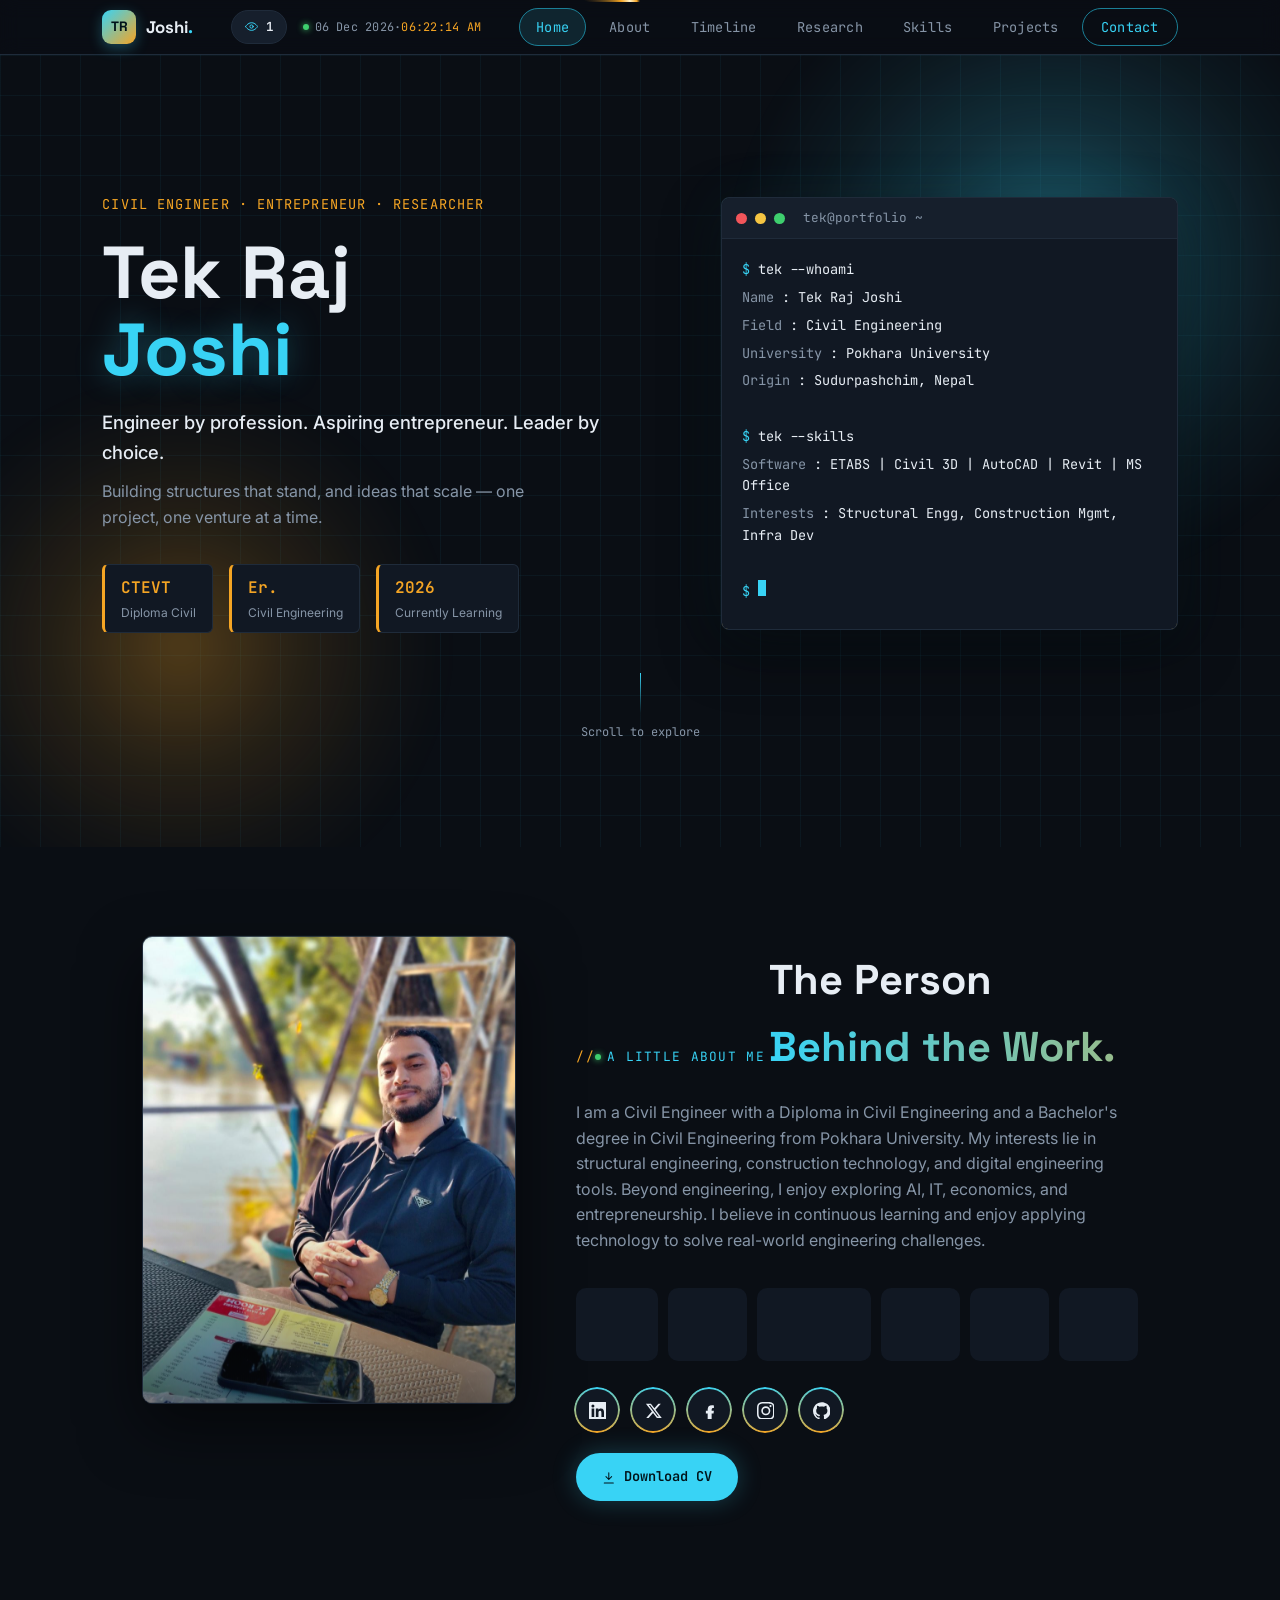
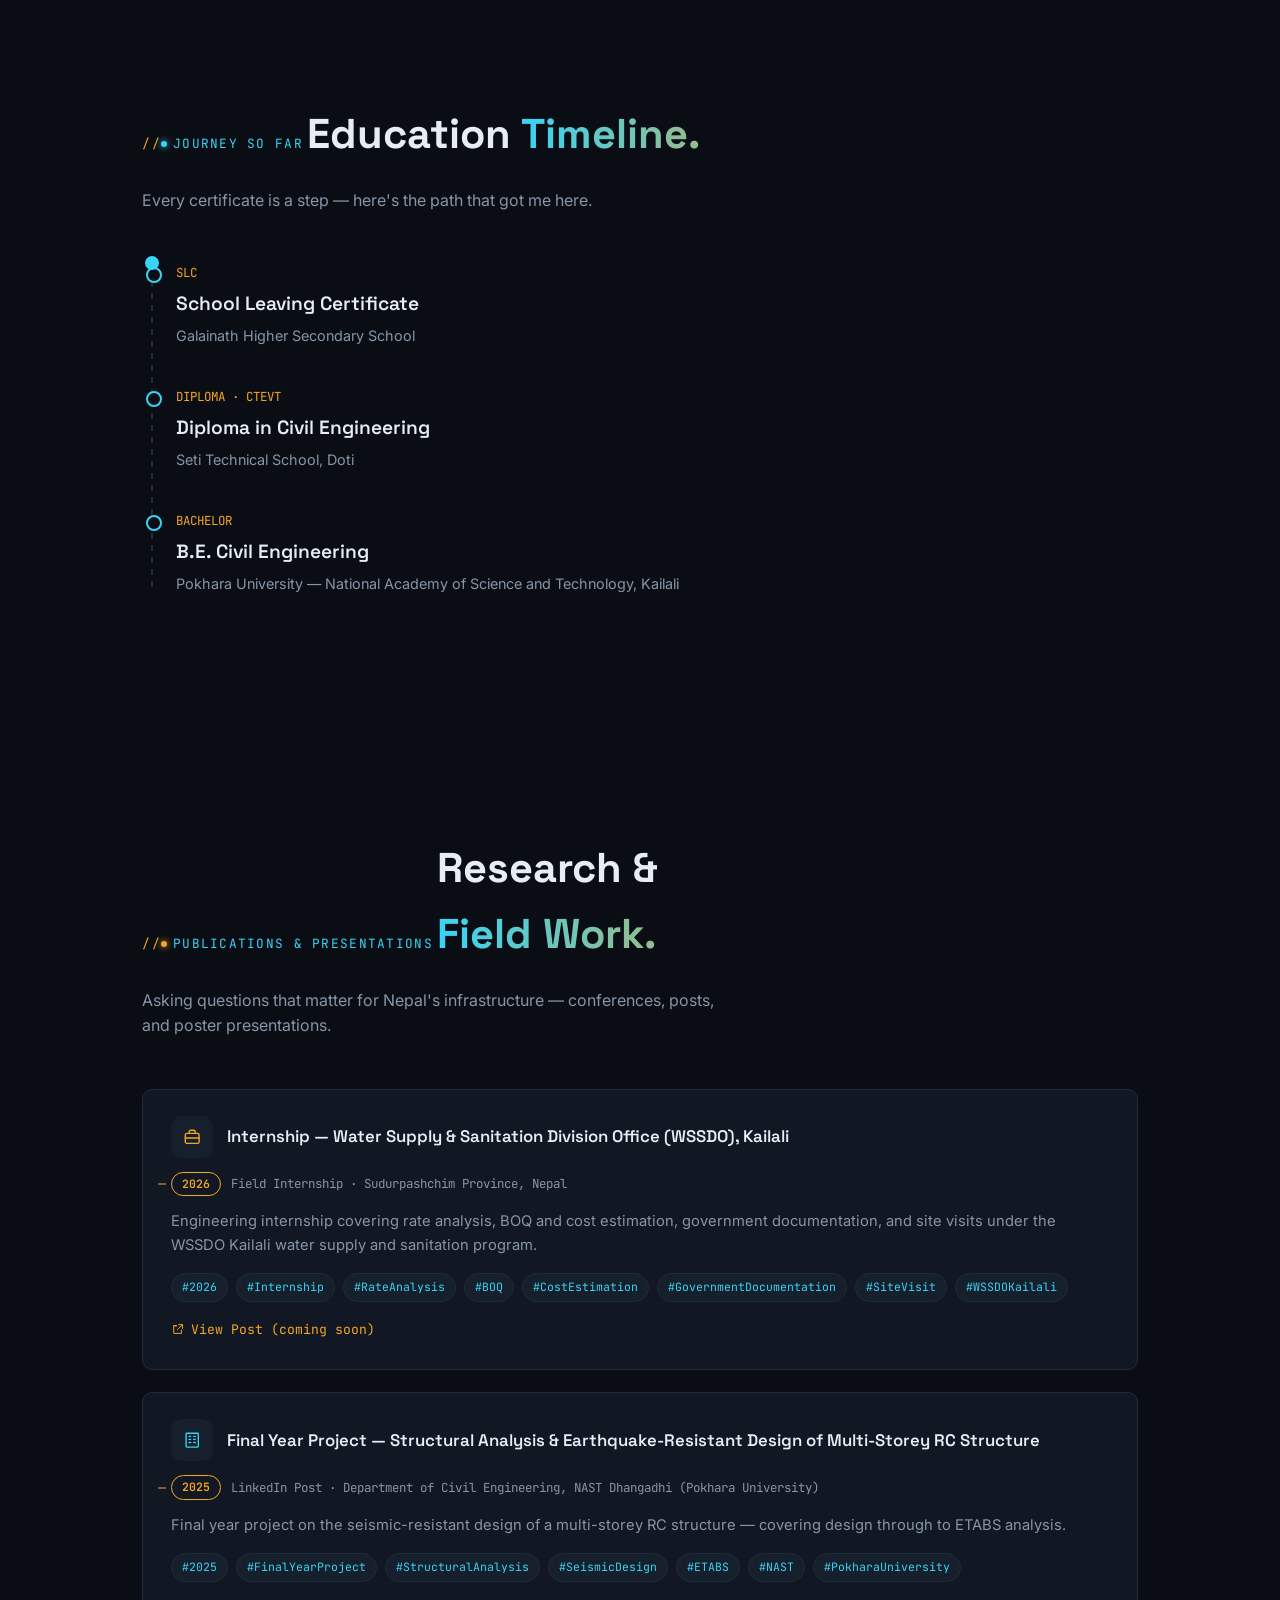
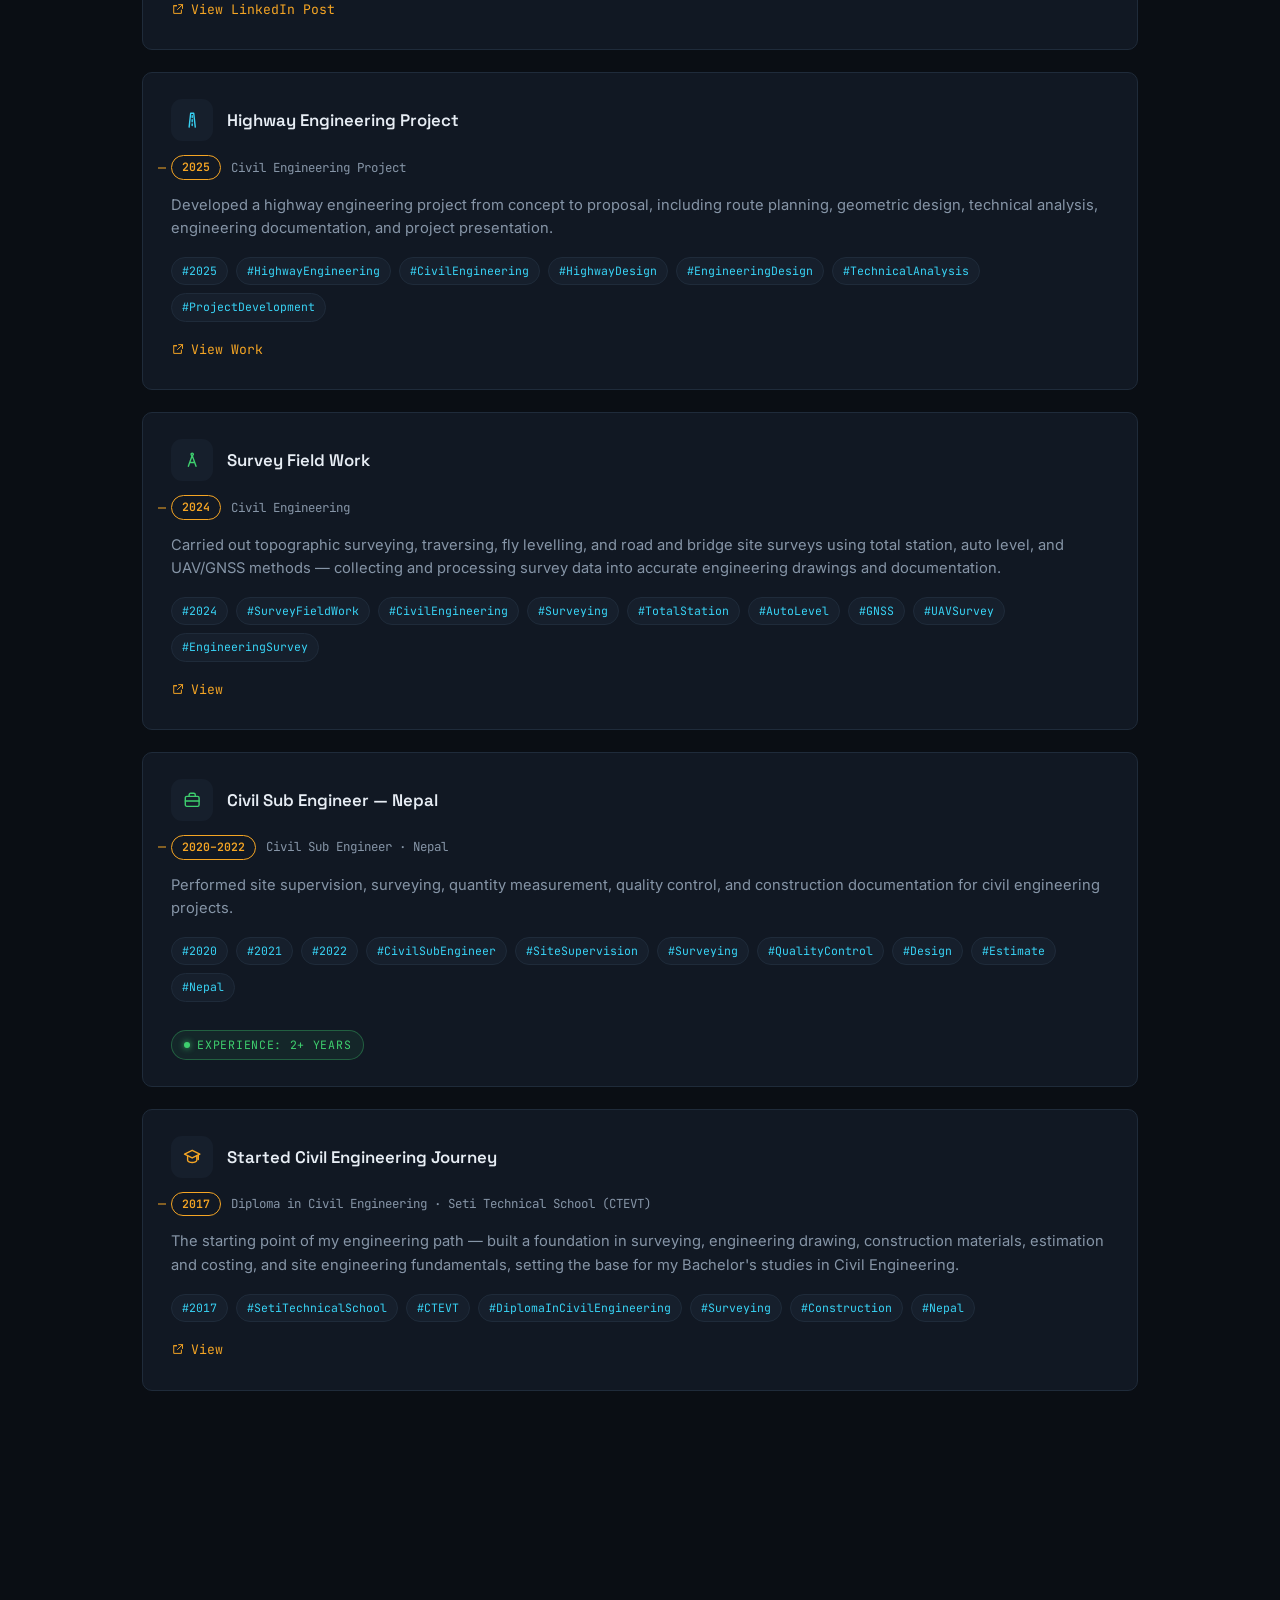
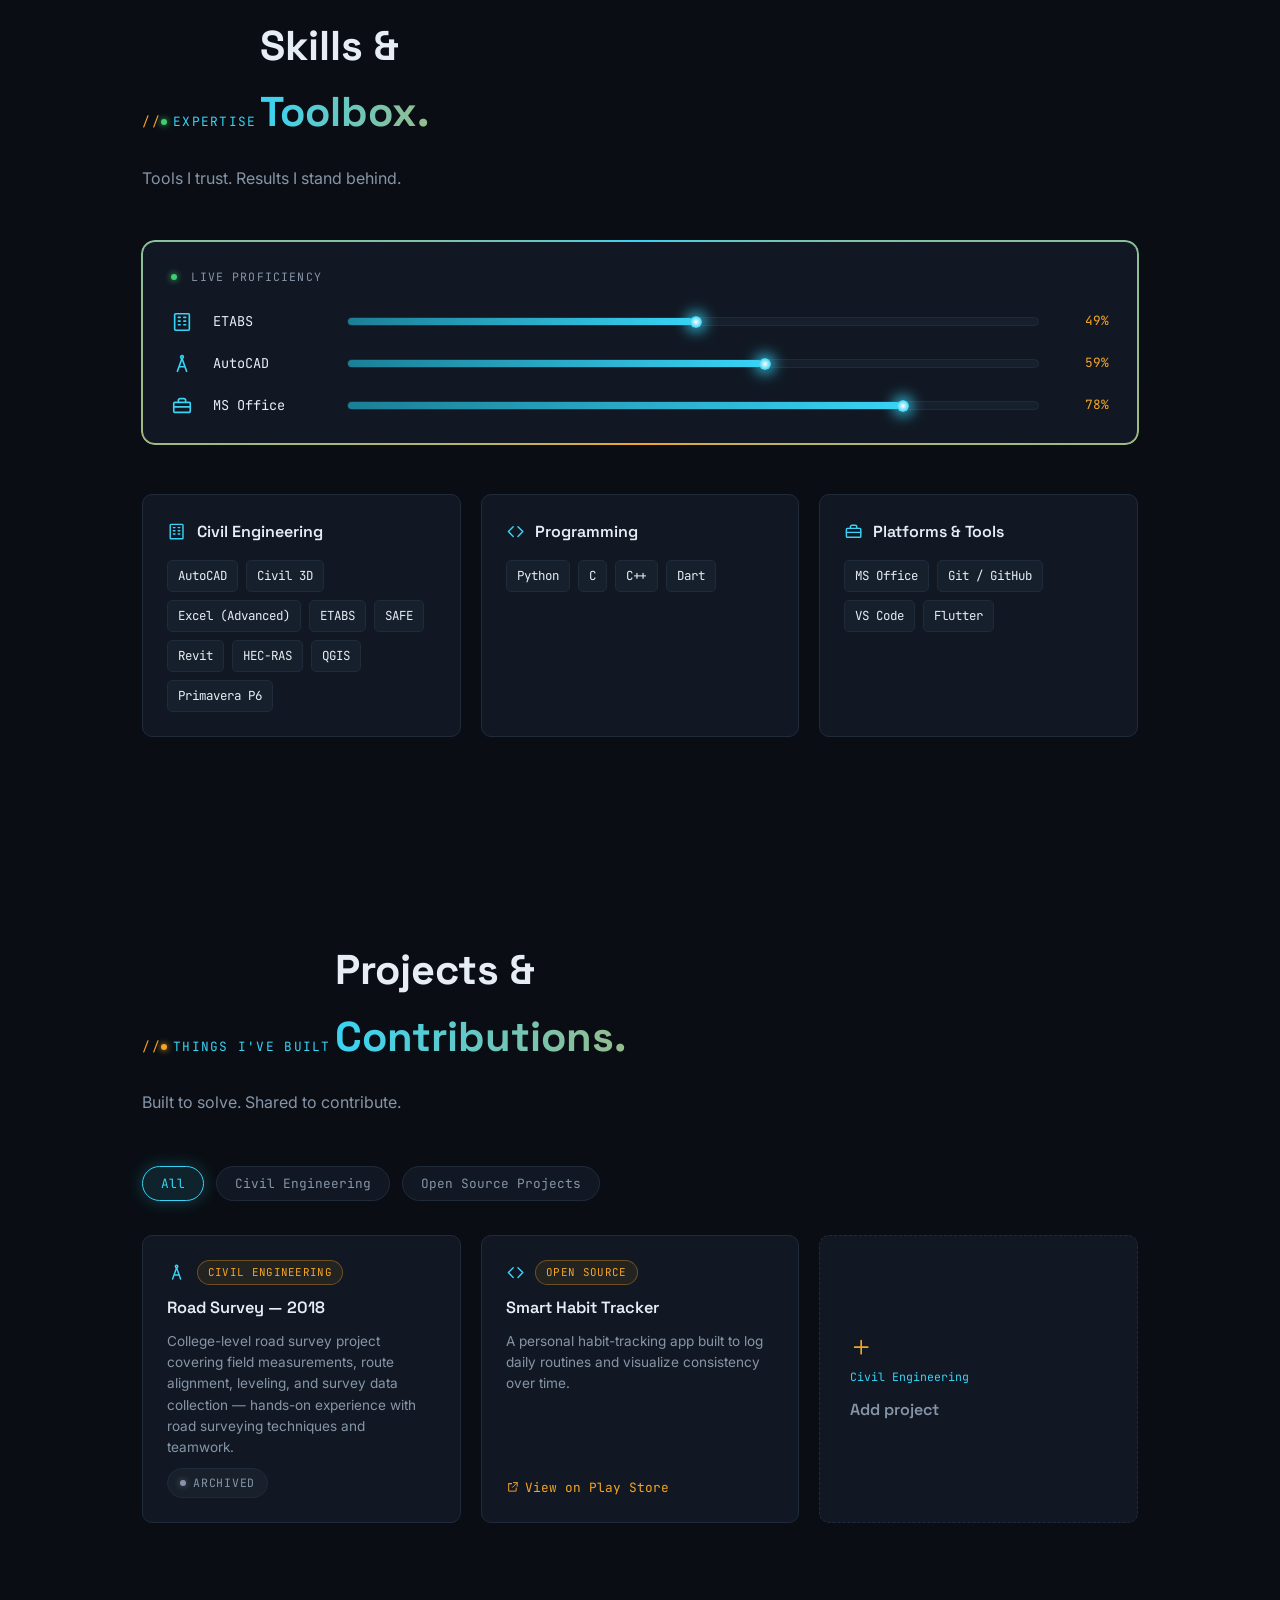
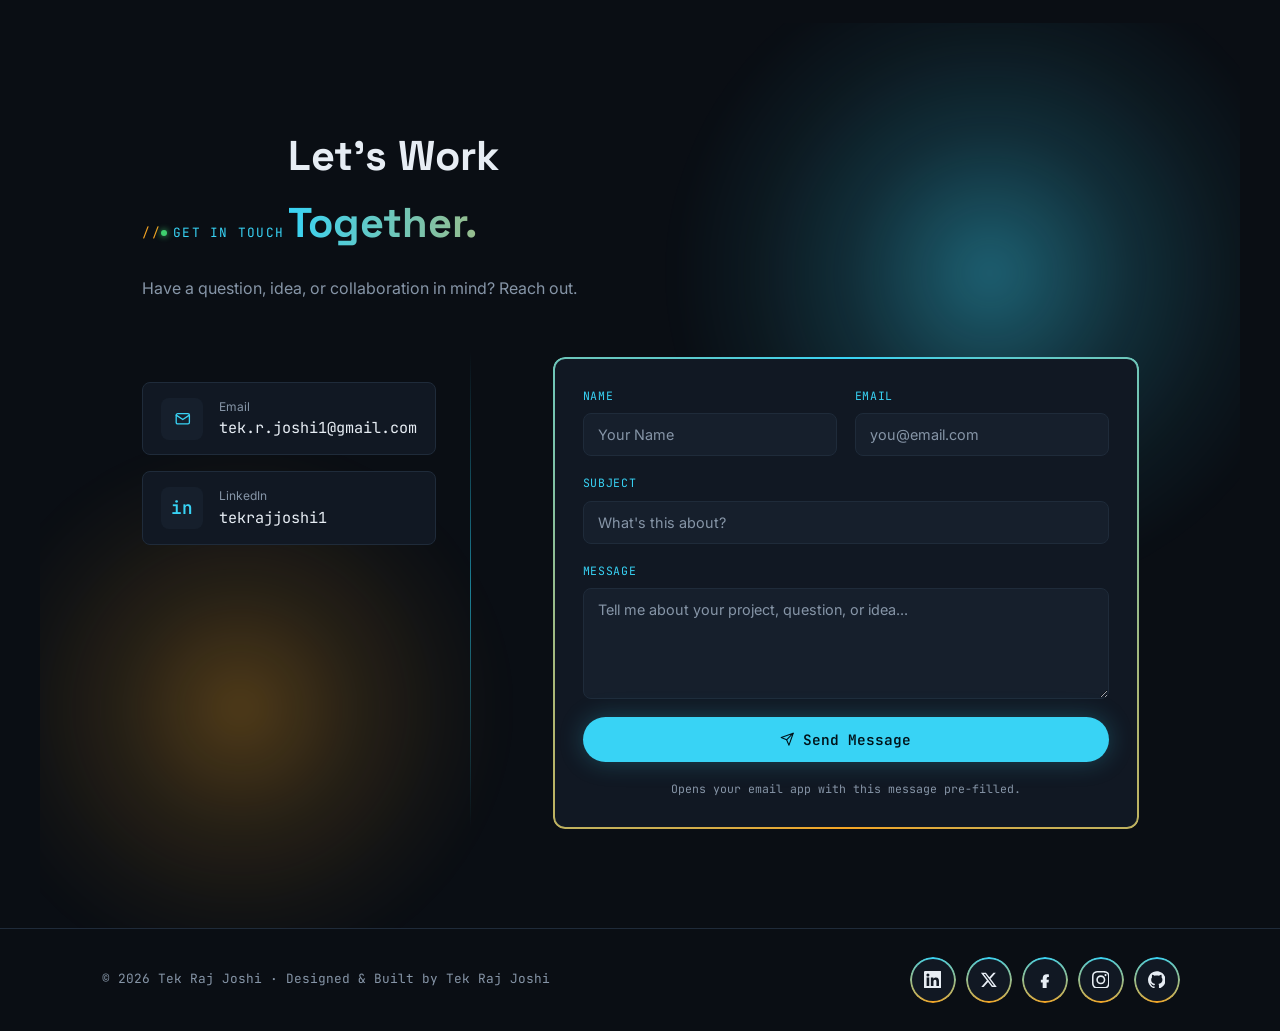
==== commit 387d402e: "Enhance navigation with scroll-spy and style updates Added scroll-spy functionality to highlight act" ====
--- a/tek_raj_joshi_portfolio.html
+++ b/tek_raj_joshi_portfolio.html
@@ -129,7 +129,9 @@
   @keyframes goldRotate{to{--gold-angle:360deg;}}
 
   /* ---------- nav ---------- */
-  nav{position:fixed;top:0;left:0;right:0;z-index:100;display:grid;grid-template-columns:auto minmax(90px,1fr) auto;align-items:center;gap:10px;padding:10px 8vw;background:rgba(10,14,20,0.85);backdrop-filter:blur(10px);border-bottom:1px solid var(--line);}
+  nav{position:fixed;top:0;left:0;right:0;z-index:100;display:grid;grid-template-columns:auto minmax(90px,1fr) auto;align-items:center;gap:10px;padding:10px 8vw;background:rgba(10,14,20,0.85);backdrop-filter:blur(10px);border-bottom:1px solid var(--line);transition:background .3s ease, backdrop-filter .3s ease, box-shadow .3s ease;}
+  nav.nav-scrolled{background:rgba(10,14,20,0.97);backdrop-filter:blur(16px);box-shadow:0 8px 30px rgba(0,0,0,0.45);}
+  section{scroll-margin-top:80px;}
   .nav-logo{display:flex;align-items:center;gap:10px;}
   .nav-right{display:flex;align-items:center;gap:6px;}
 
@@ -592,7 +594,8 @@
   </div>
   <div class="nav-right">
     <ul class="nav-links" id="navLinks">
-      <li><a href="#about" class="active">About</a></li>
+      <li><a href="#hero" class="active">Home</a></li>
+      <li><a href="#about">About</a></li>
       <li><a href="#timeline">Timeline</a></li>
       <li><a href="#research">Research</a></li>
       <li><a href="#skills">Skills</a></li>
@@ -668,7 +671,7 @@
 
       <div class="social-row">
         <a href="https://www.linkedin.com/in/tekrajjoshi1/" target="_blank" class="social-badge glow-border" title="LinkedIn"><svg class="icon"><use href="#ic-linkedin"/></svg></a>
-        <a href="https://x.com/tekrajjoshi1" target="_blank" class="social-badge glow-border" title="X"><svg class="icon"><use href="#ic-twitter"/></svg></a>
+        <a href="https://x.com/tekrajjoshii" target="_blank" class="social-badge glow-border" title="X"><svg class="icon"><use href="#ic-twitter"/></svg></a>
         <a href="https://www.facebook.com" target="_blank" class="social-badge glow-border" title="Facebook"><svg class="icon"><use href="#ic-facebook"/></svg></a>
         <a href="https://www.instagram.com" target="_blank" class="social-badge glow-border" title="Instagram"><svg class="icon"><use href="#ic-instagram"/></svg></a>
         <a href="https://github.com" target="_blank" class="social-badge glow-border" title="GitHub"><svg class="icon"><use href="#ic-github"/></svg></a>
@@ -965,7 +968,7 @@
   <div>&copy; 2026 Tek Raj Joshi · Designed &amp; Built by Tek Raj Joshi</div>
   <div class="footer-social">
     <a href="https://www.linkedin.com/in/tekrajjoshi1/" target="_blank" class="social-badge glow-border" title="LinkedIn"><svg class="icon"><use href="#ic-linkedin"/></svg></a>
-    <a href="https://x.com/tekrajjoshi1" target="_blank" class="social-badge glow-border" title="X"><svg class="icon"><use href="#ic-twitter"/></svg></a>
+    <a href="https://x.com/tekrajjoshii" target="_blank" class="social-badge glow-border" title="X"><svg class="icon"><use href="#ic-twitter"/></svg></a>
     <a href="https://www.facebook.com" target="_blank" class="social-badge glow-border" title="Facebook"><svg class="icon"><use href="#ic-facebook"/></svg></a>
     <a href="https://www.instagram.com" target="_blank" class="social-badge glow-border" title="Instagram"><svg class="icon"><use href="#ic-instagram"/></svg></a>
     <a href="https://github.com" target="_blank" class="social-badge glow-border" title="GitHub"><svg class="icon"><use href="#ic-github"/></svg></a>
@@ -1371,6 +1374,33 @@
     });
   })();
 
+  // ---- Scroll-spy: highlights the nav link for whichever section is
+  // currently in view, so the active state stays accurate as you scroll. ----
+  (function initScrollSpy(){
+    const sectionIds = ['hero','about','timeline','research','skills','projects','contact'];
+    const sections = sectionIds.map(id => document.getElementById(id)).filter(Boolean);
+    const navLinkEls = document.querySelectorAll('.nav-links a[href^="#"]');
+    const navEl = document.querySelector('nav');
+    if (!sections.length || !navLinkEls.length) return;
+
+    function update(){
+      let currentId = sections[0].id;
+      sections.forEach(sec => {
+        if (sec.getBoundingClientRect().top - 110 <= 0) currentId = sec.id;
+      });
+      navLinkEls.forEach(link => {
+        link.classList.toggle('active', link.getAttribute('href') === '#' + currentId);
+      });
+      if (navEl) navEl.classList.toggle('nav-scrolled', window.scrollY > 40);
+    }
+
+    let ticking = false;
+    window.addEventListener('scroll', () => {
+      if (!ticking) { ticking = true; requestAnimationFrame(() => { update(); ticking = false; }); }
+    }, { passive: true });
+    update();
+  })();
+
 </script>
 
 </body>
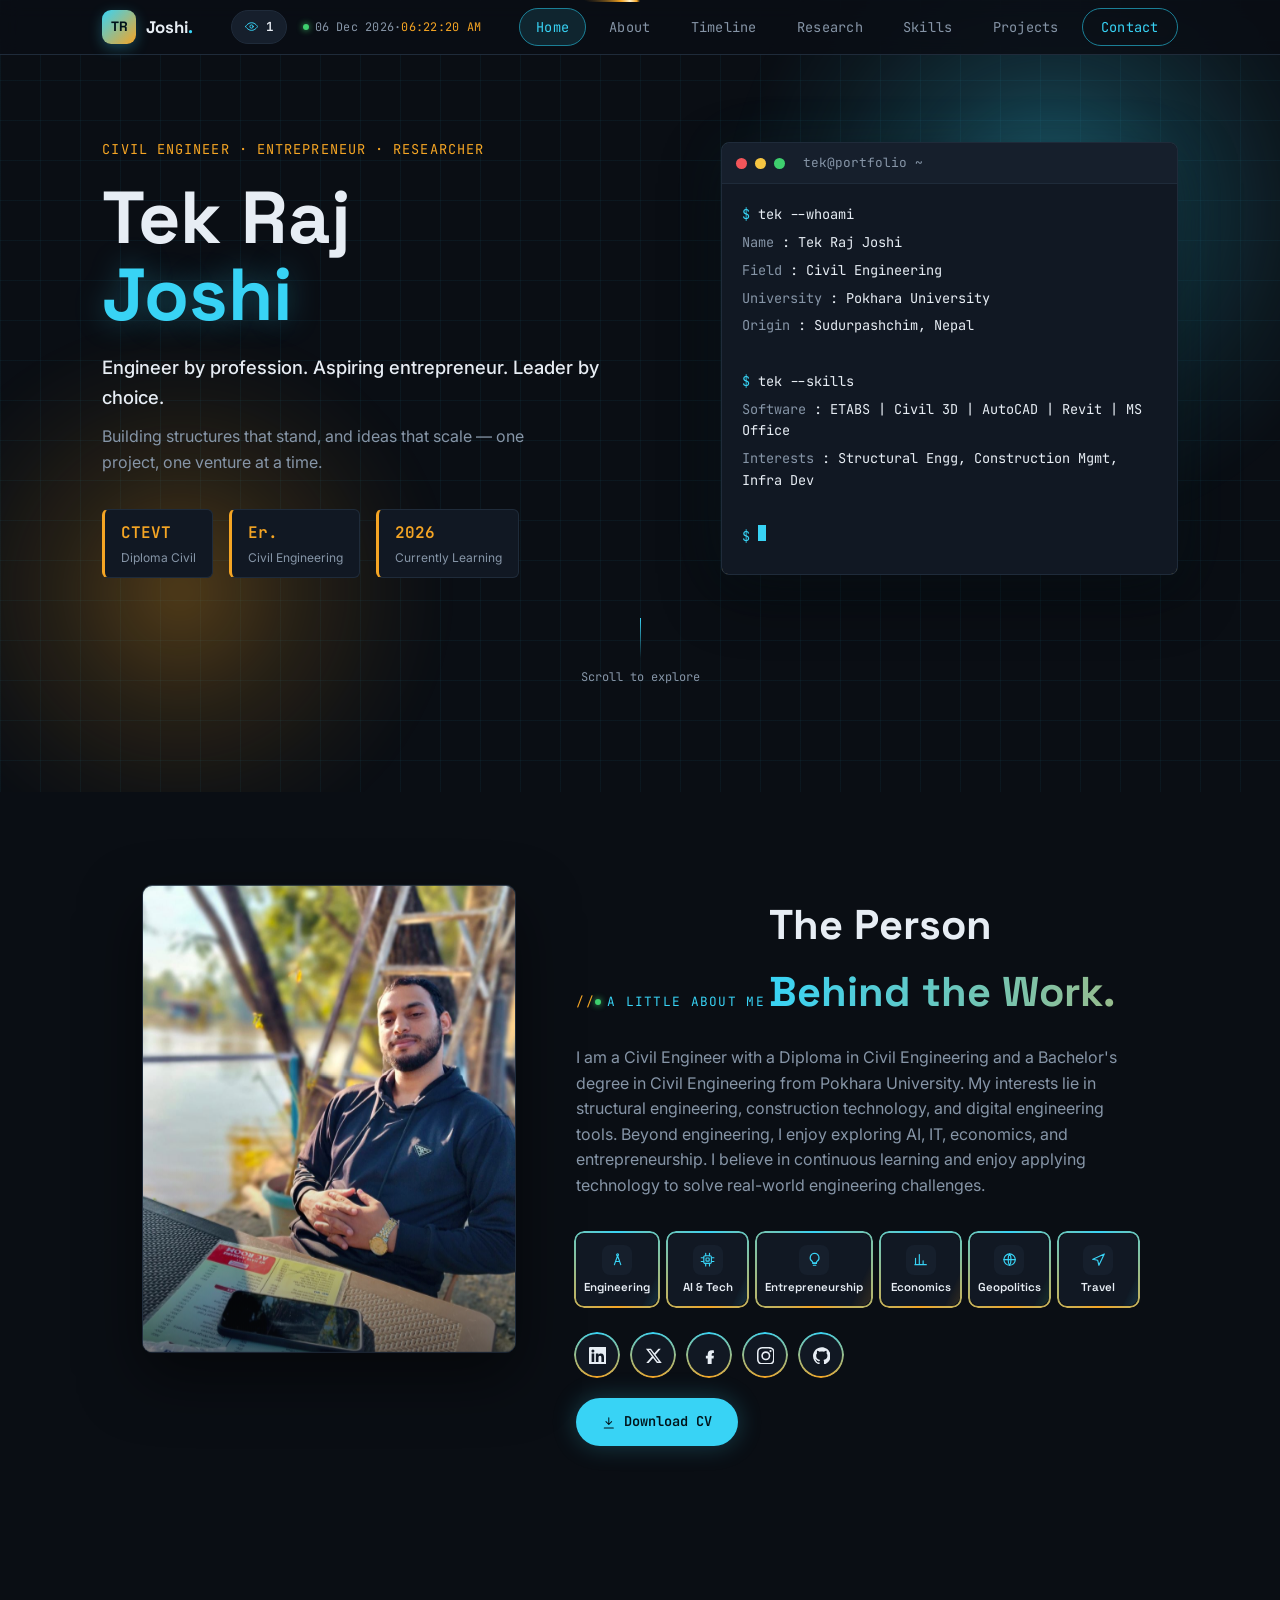
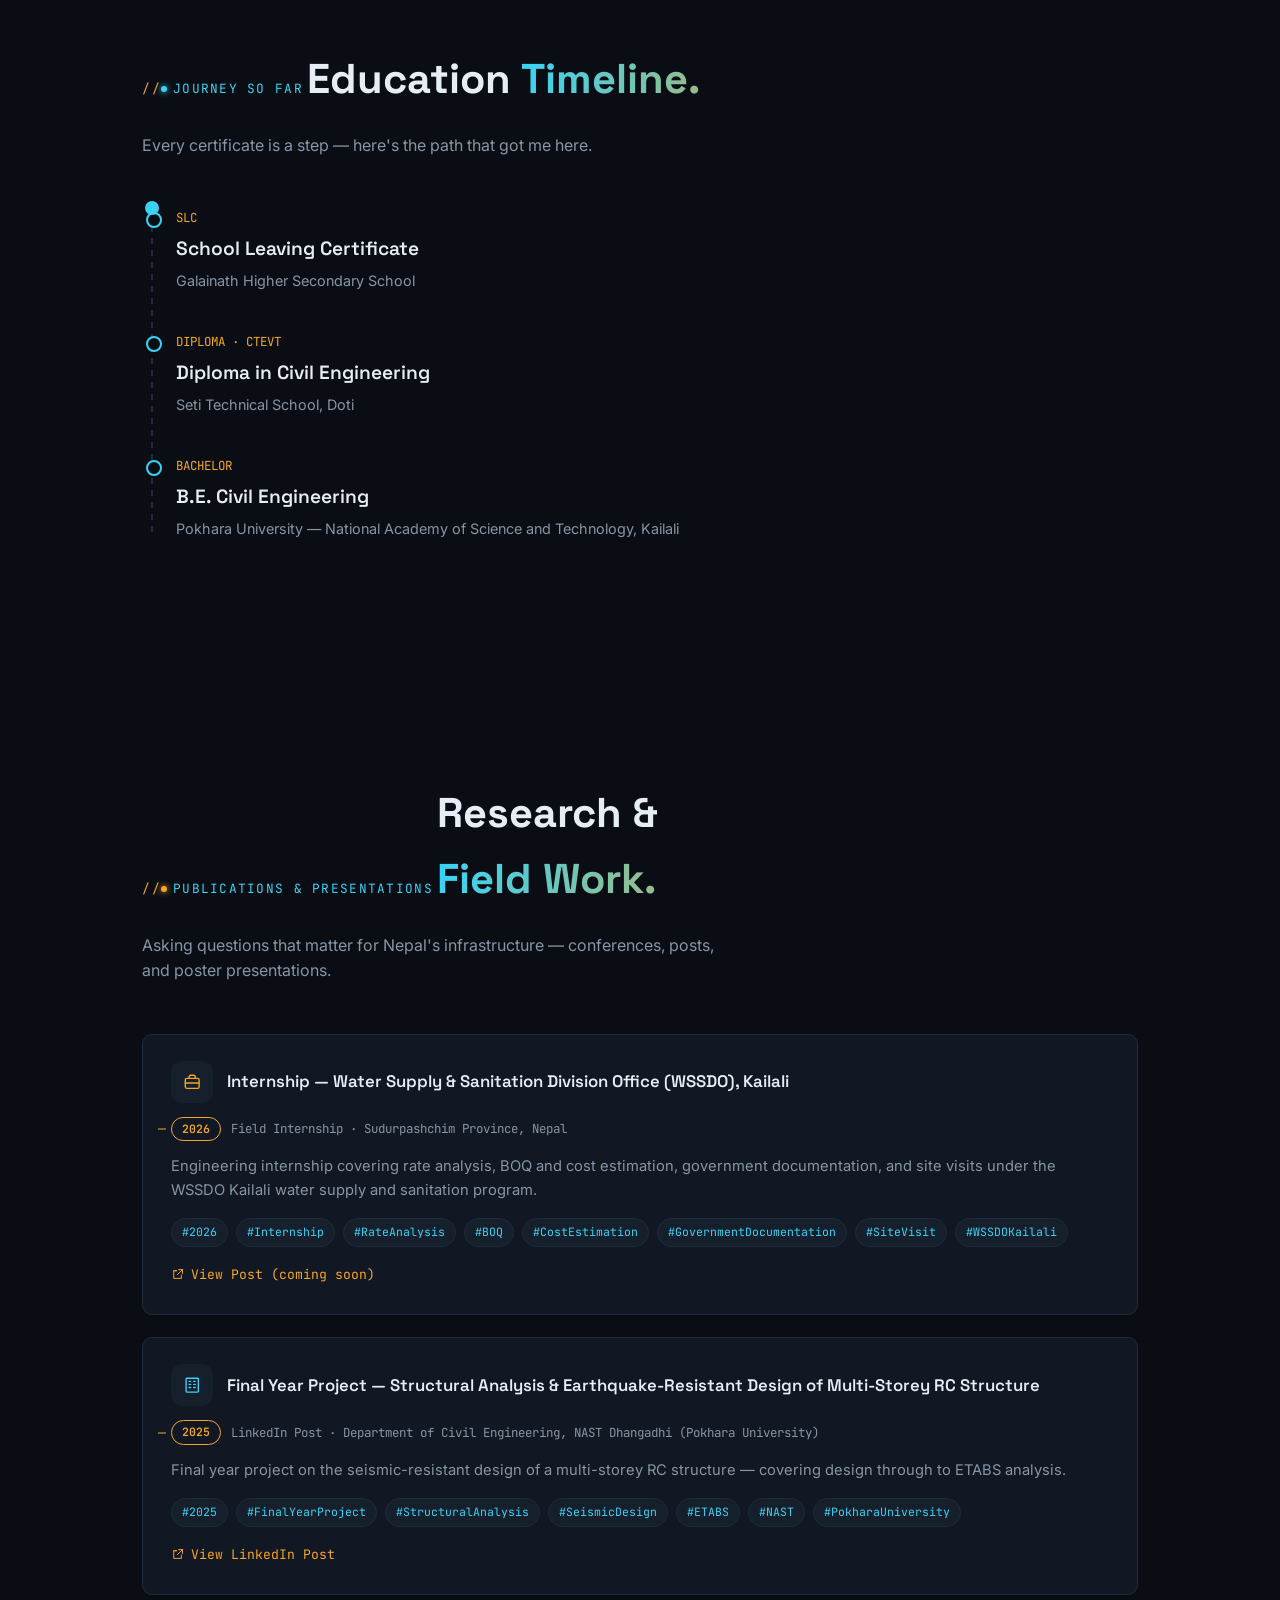
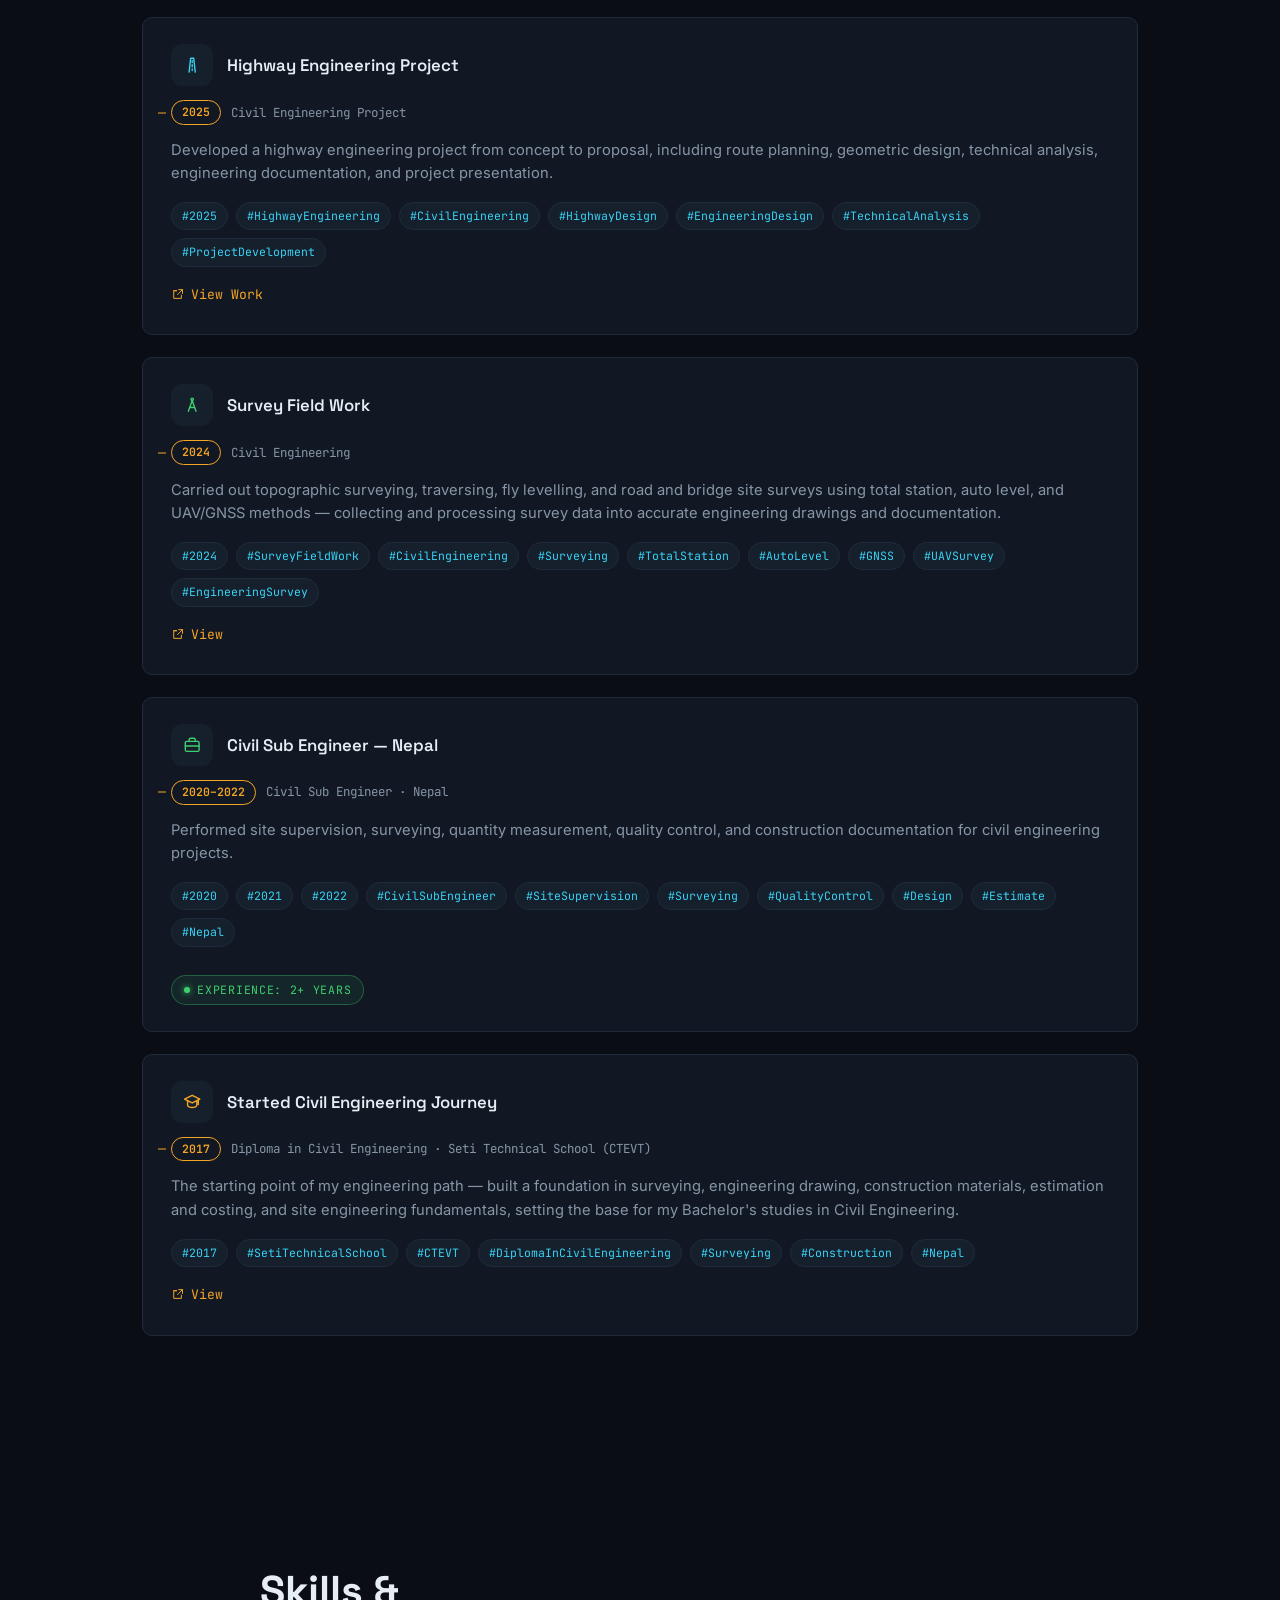
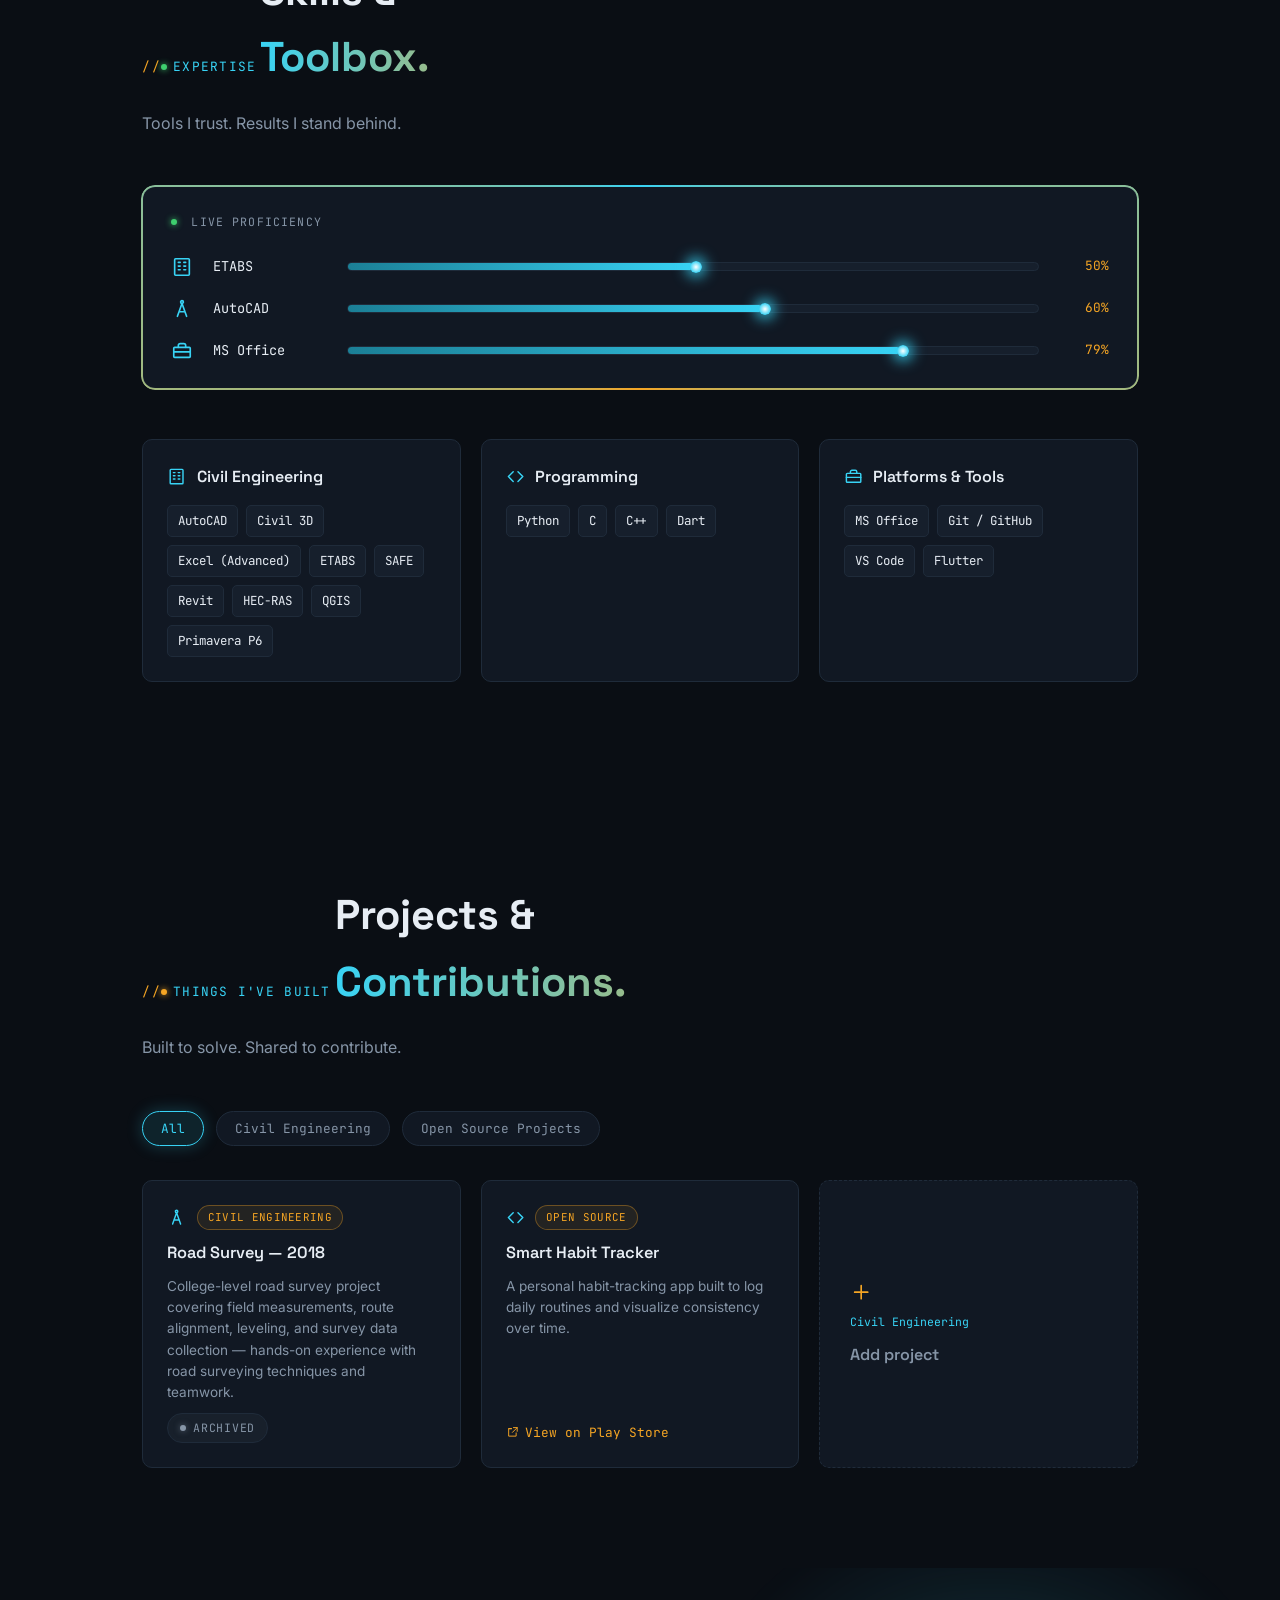
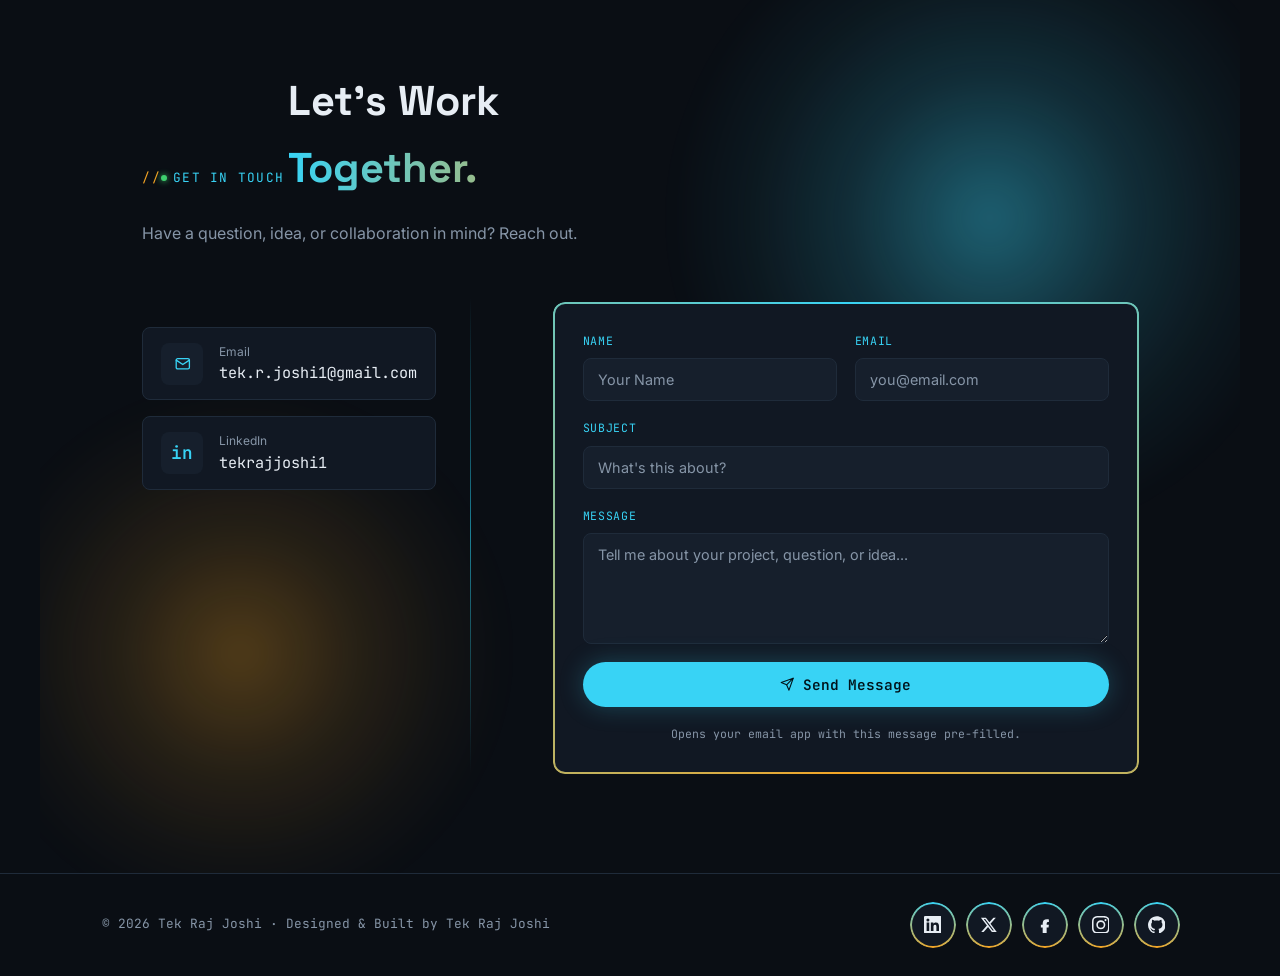
==== commit 4ebc83f7: "Fix layout and scrolling issues in portfolio HTML Fixed layout issues by adjusting CSS properties fo" ====
--- a/tek_raj_joshi_portfolio.html
+++ b/tek_raj_joshi_portfolio.html
@@ -68,6 +68,8 @@
   *{margin:0;padding:0;box-sizing:border-box;}
   html{scroll-behavior:smooth;}
   body{background:var(--bg);color:var(--text);font-family:var(--font-body);line-height:1.6;overflow-x:hidden;}
+  html{overflow-x:hidden;max-width:100%;}   /* FIX 2: stop sideways scroll on mobile */
+  body{max-width:100%;}
   a{color:inherit;text-decoration:none;}
   ul{list-style:none;}
   section{padding:100px 8vw;max-width:1200px;margin:0 auto;position:relative;}
@@ -130,6 +132,8 @@
 
   /* ---------- nav ---------- */
   nav{position:fixed;top:0;left:0;right:0;z-index:100;display:grid;grid-template-columns:auto minmax(90px,1fr) auto;align-items:center;gap:10px;padding:10px 8vw;background:rgba(10,14,20,0.85);backdrop-filter:blur(10px);border-bottom:1px solid var(--line);transition:background .3s ease, backdrop-filter .3s ease, box-shadow .3s ease;}
+  /* FIX 1: .gold-border{position:relative} was overriding nav{position:fixed} (class > element specificity) */
+  nav.gold-border{position:fixed;top:0;left:0;right:0;}
   nav.nav-scrolled{background:rgba(10,14,20,0.97);backdrop-filter:blur(16px);box-shadow:0 8px 30px rgba(0,0,0,0.45);}
   section{scroll-margin-top:80px;}
   .nav-logo{display:flex;align-items:center;gap:10px;}
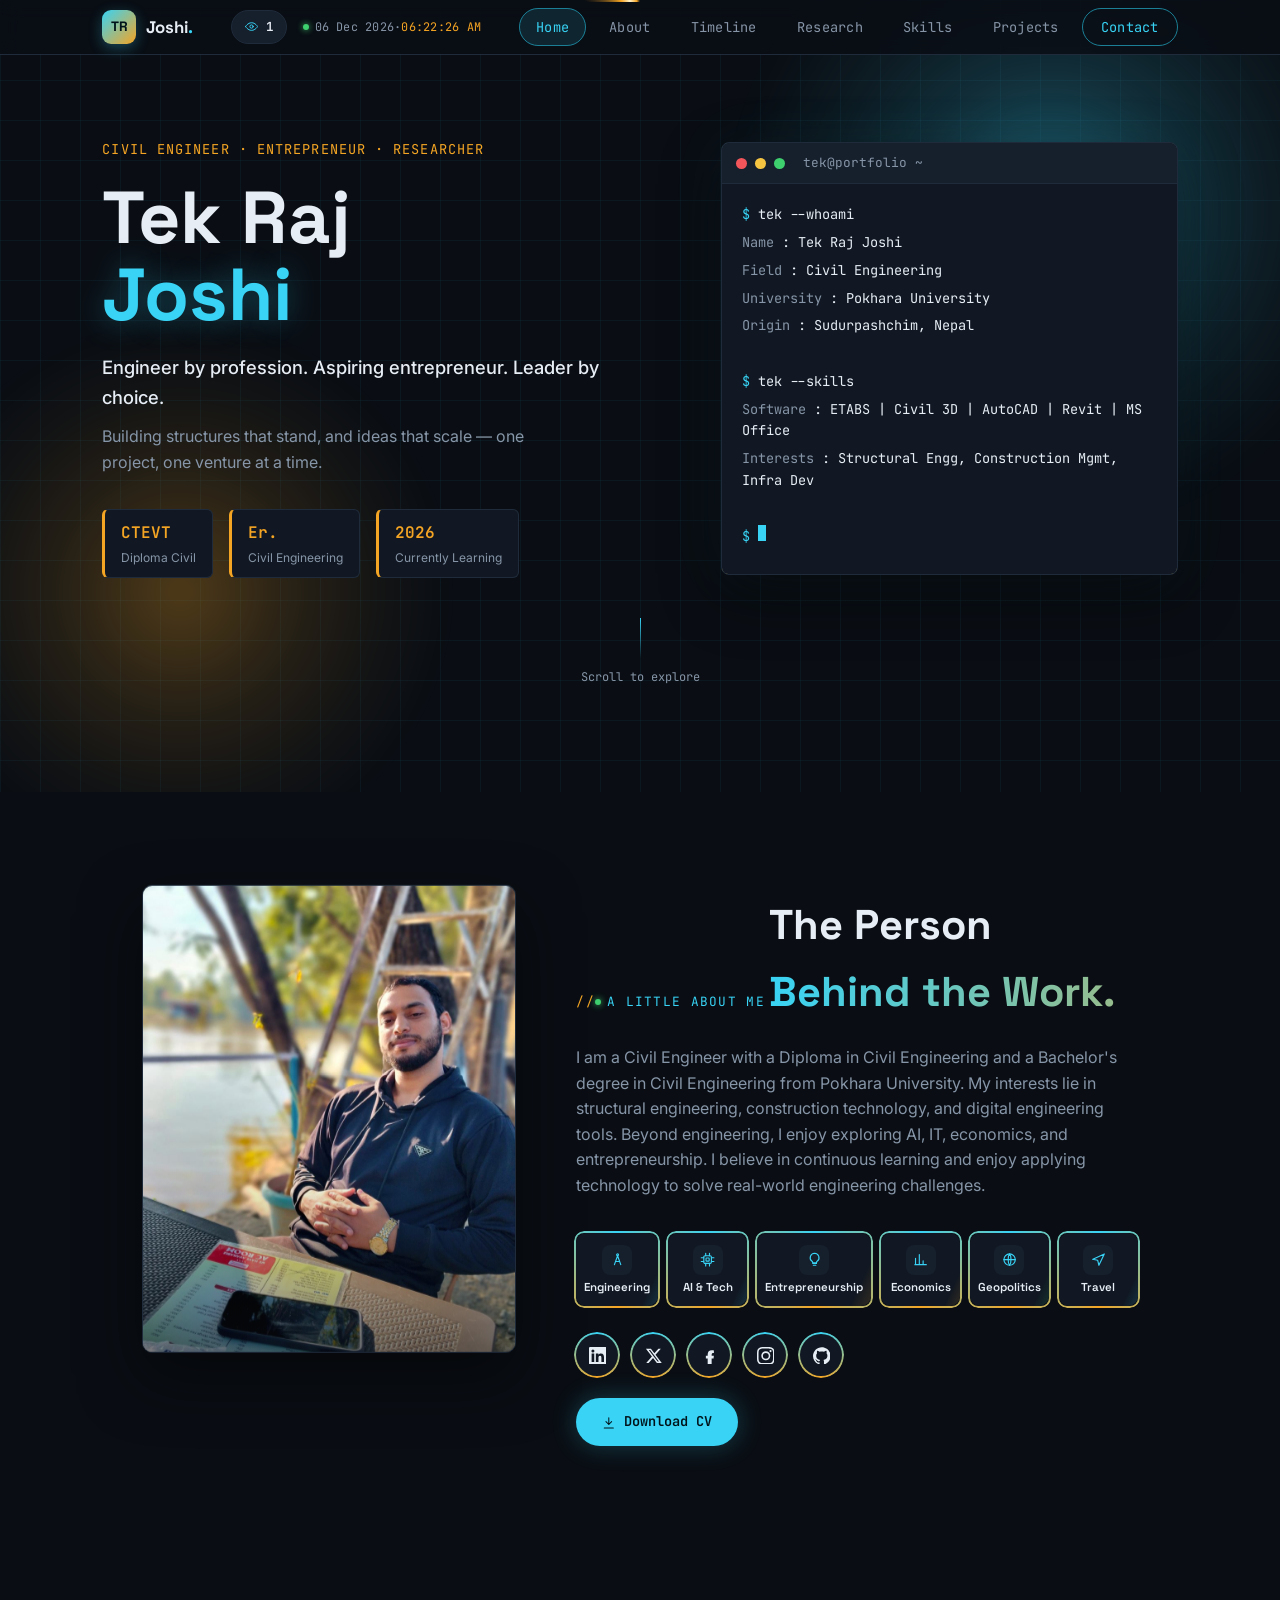
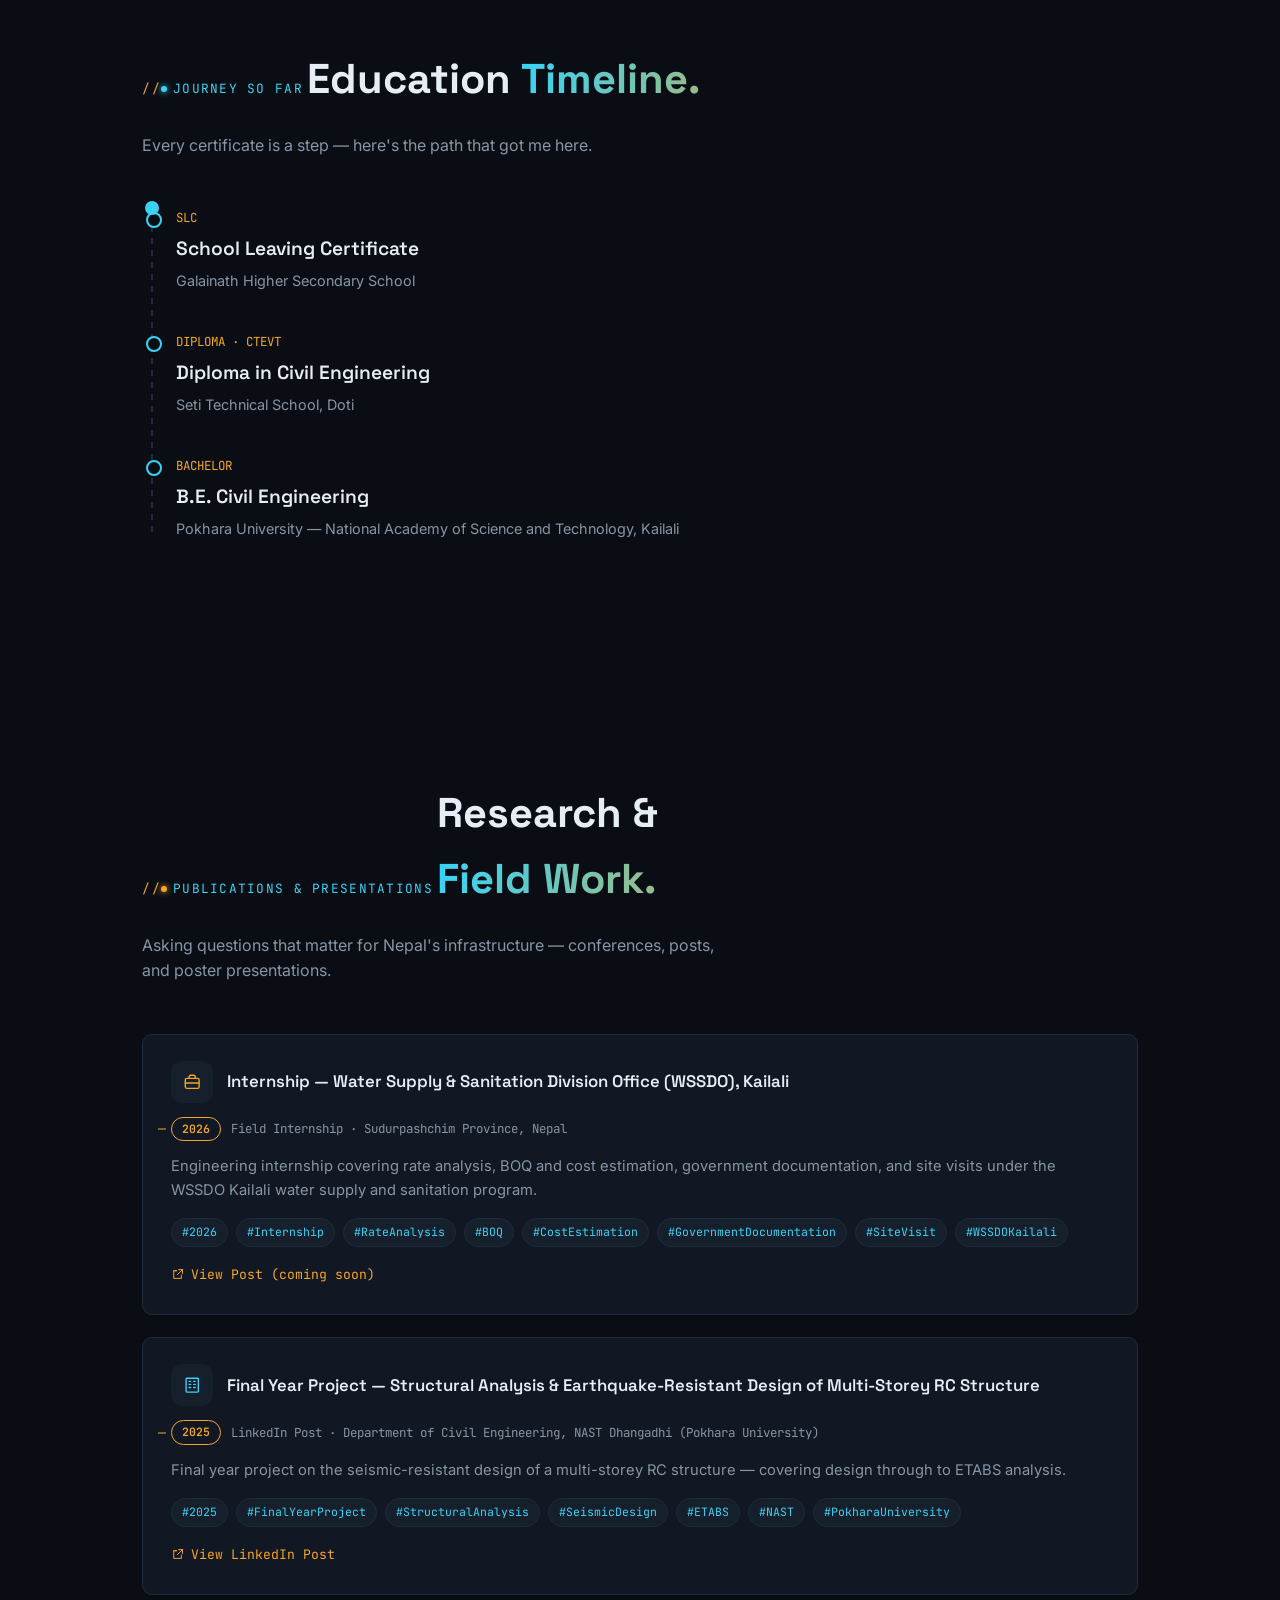
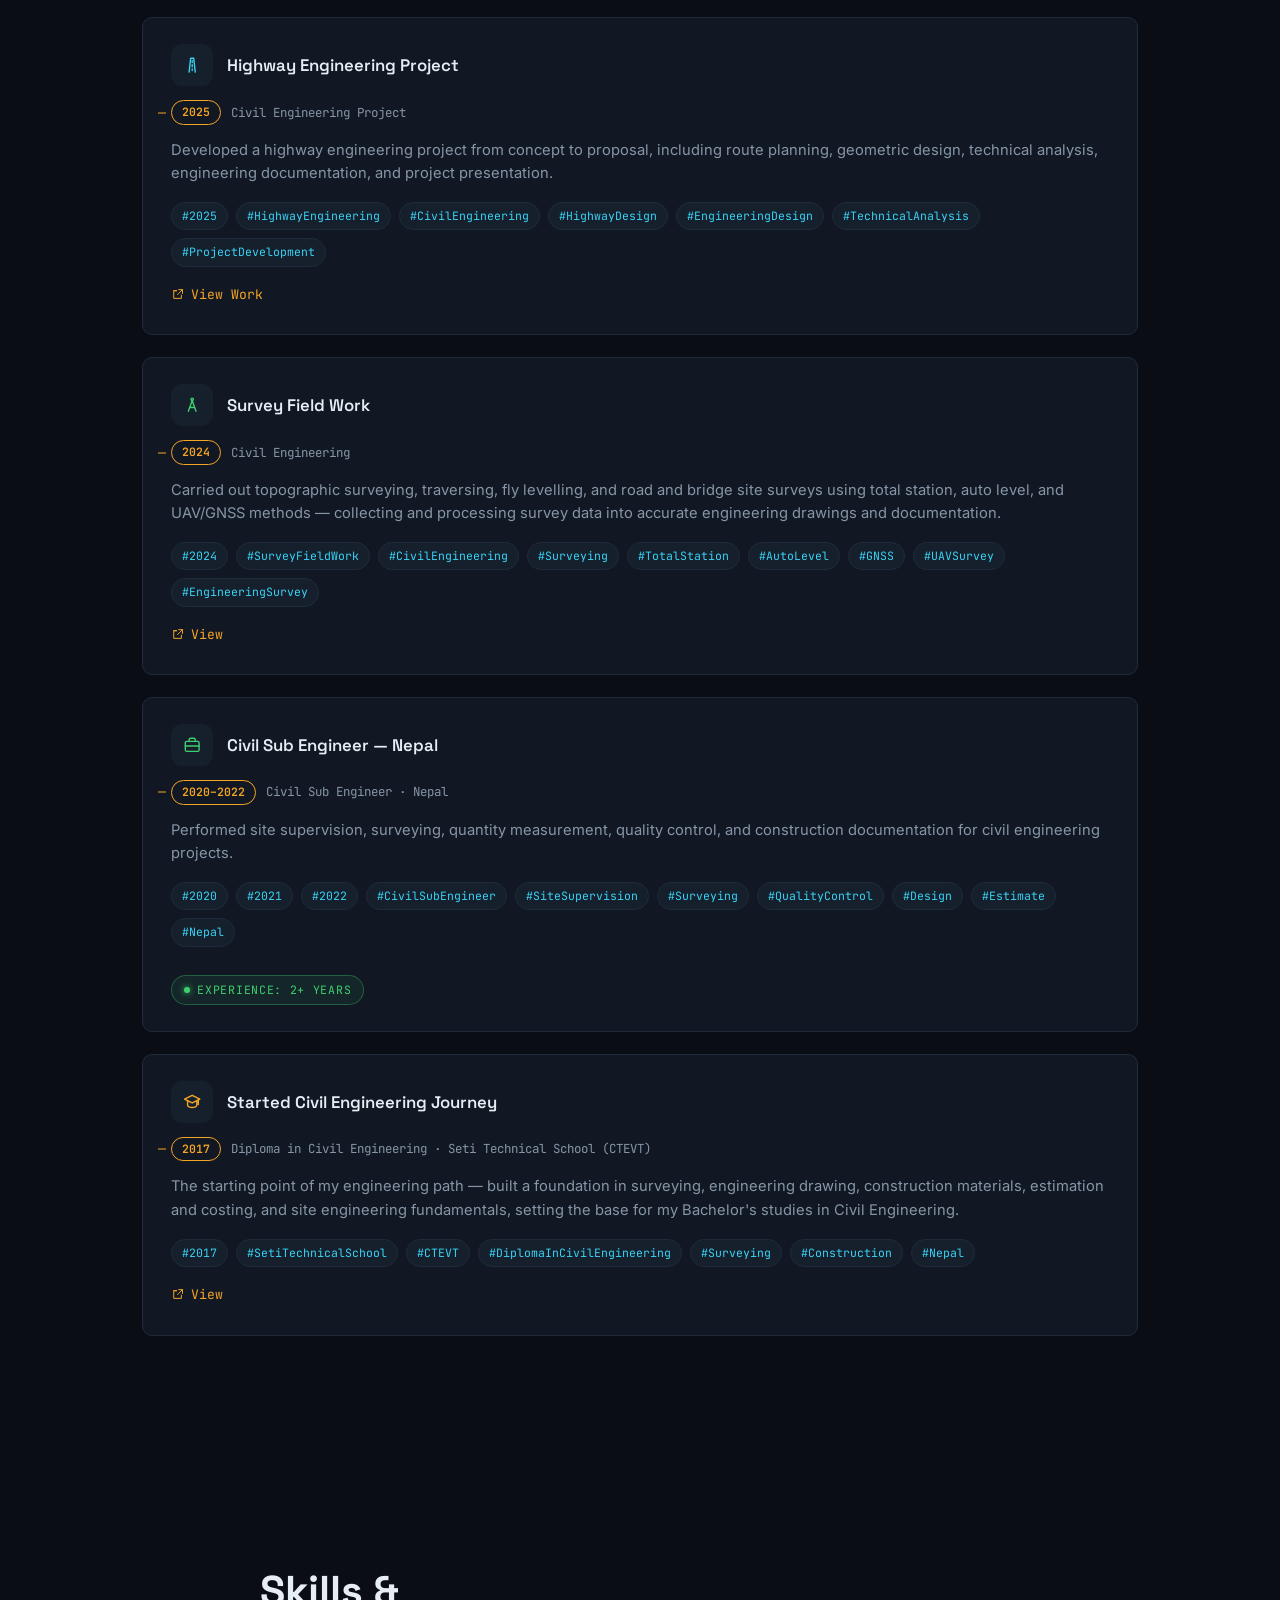
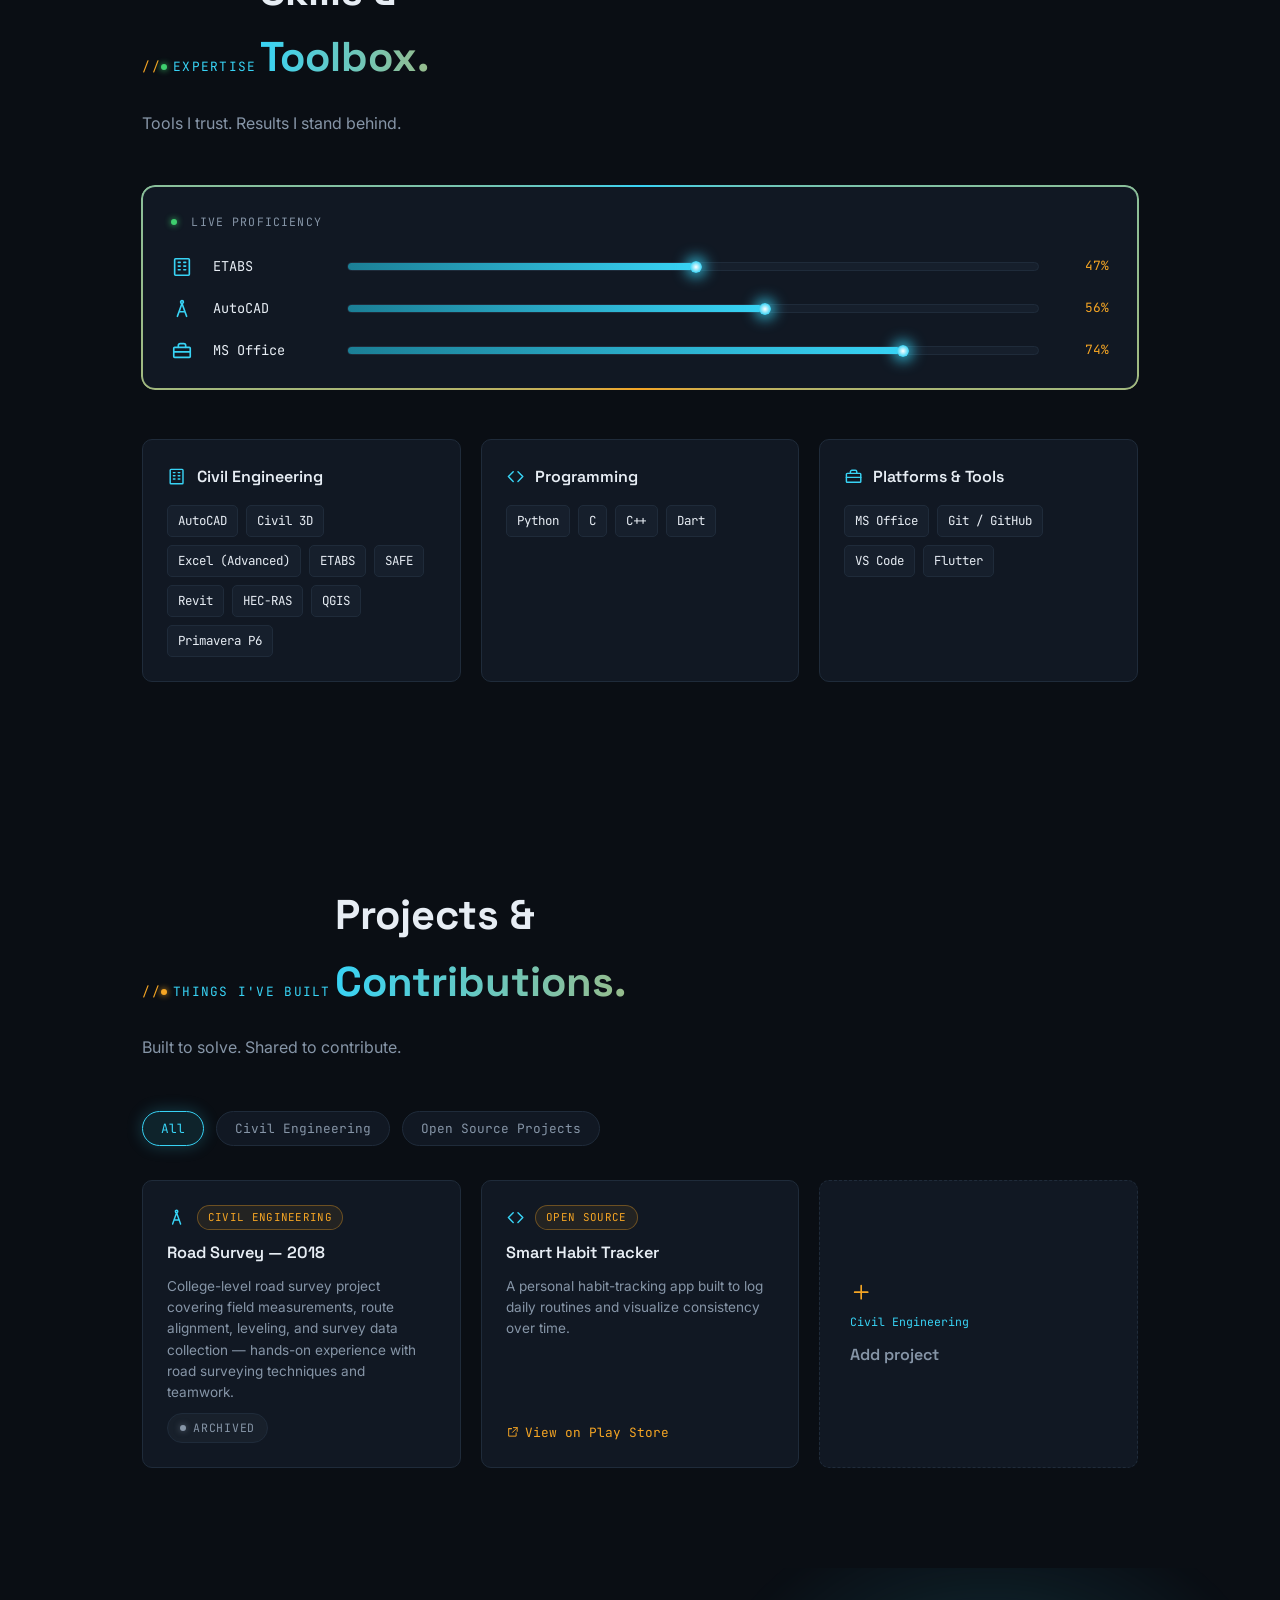
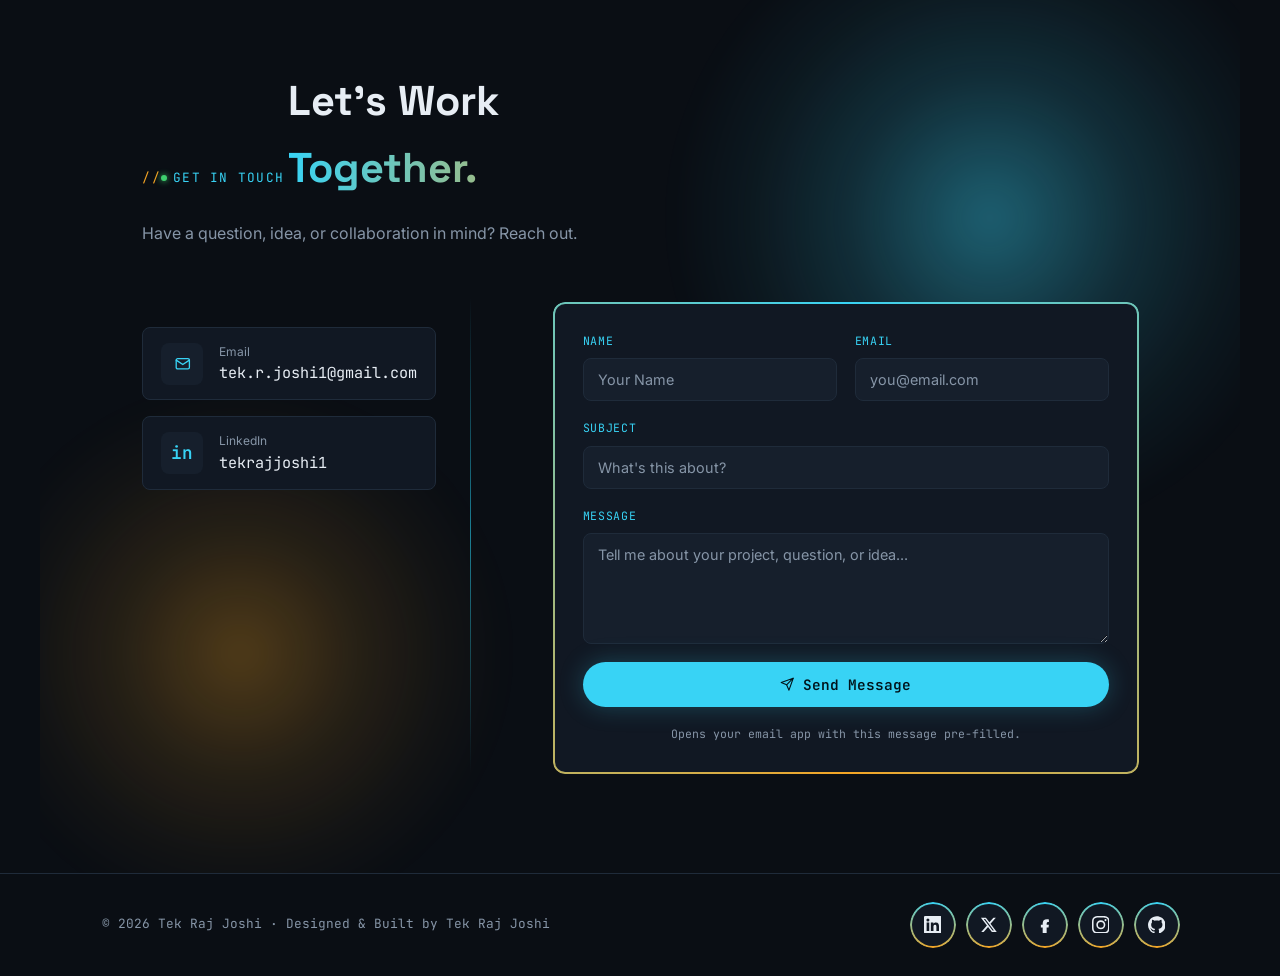
==== commit 2a190ca6: "Implement desktop bubble cursor feature Added a desktop bubble cursor feature that follows the mouse" ====
--- a/tek_raj_joshi_portfolio.html
+++ b/tek_raj_joshi_portfolio.html
@@ -551,6 +551,48 @@
     section{padding:70px 6vw;}
     .research-card{padding:20px 18px;}
   }
+/* ---------- desktop bubble cursor (added) ----------
+   The normal mouse cursor stays exactly as it is. One small bubble accompanies
+   it, floating just behind the pointer, styled with the site's cyan/amber
+   theme. Only active on devices with a mouse / trackpad (hover + fine
+   pointer); phones and tablets never match, so mobile is untouched. The
+   bubble never captures clicks. */
+.bubble-cursor{display:none;}
+@media (hover:hover) and (pointer:fine){
+  .bubble-cursor{
+    display:block;position:fixed;top:0;left:0;width:0;height:0;
+    pointer-events:none;z-index:9990;opacity:0;transition:opacity .25s ease;
+    will-change:transform;
+  }
+  .bubble-cursor.on{opacity:1;}
+  .bubble-cursor-orb{
+    position:absolute;left:-10px;top:-10px;width:20px;height:20px;border-radius:50%;
+    background:radial-gradient(circle, rgba(56,211,245,.03) 0%, rgba(56,211,245,.09) 55%, rgba(56,211,245,.2) 100%);
+    box-shadow:0 0 12px rgba(56,211,245,.28), inset 0 0 6px rgba(56,211,245,.16);
+    transition:transform .22s cubic-bezier(.34,1.56,.64,1), background .25s ease, box-shadow .25s ease;
+  }
+  /* thin cyan -> amber ring, same colours as the site's glow borders */
+  .bubble-cursor-orb::before{
+    content:"";position:absolute;inset:0;border-radius:50%;padding:1.5px;
+    background:conic-gradient(var(--cyan,#38d3f5), var(--amber,#f5a524), var(--cyan,#38d3f5));
+    -webkit-mask:linear-gradient(#000 0 0) content-box, linear-gradient(#000 0 0);
+    mask:linear-gradient(#000 0 0) content-box, linear-gradient(#000 0 0);
+    -webkit-mask-composite:xor;mask-composite:exclude;
+    animation:bubbleCursorSpin 5s linear infinite;
+  }
+  @keyframes bubbleCursorSpin{to{transform:rotate(360deg);}}
+  .bubble-cursor.hover .bubble-cursor-orb{
+    transform:scale(1.9);
+    background:radial-gradient(circle, rgba(245,165,36,.03) 0%, rgba(245,165,36,.09) 55%, rgba(245,165,36,.2) 100%);
+    box-shadow:0 0 14px rgba(245,165,36,.3), inset 0 0 6px rgba(245,165,36,.16);
+  }
+  .bubble-cursor.hover .bubble-cursor-orb::before{animation-duration:2.2s;}
+  .bubble-cursor.down .bubble-cursor-orb{transform:scale(.8);}
+  .bubble-cursor.hover.down .bubble-cursor-orb{transform:scale(1.5);}
+}
+@media (prefers-reduced-motion:reduce){
+  .bubble-cursor{display:none !important;}
+}
 </style>
 </head>
 <body>
@@ -1405,6 +1447,89 @@
     update();
   })();
 
+// ---- Desktop bubble cursor (added) ----
+// The normal mouse cursor is left untouched. A single glossy bubble
+// accompanies it, floating smoothly just behind the pointer; it grows over
+// links / buttons and squeezes on click.
+// Desktop only: runs just when the primary input is a mouse / trackpad
+// ((hover:hover) and (pointer:fine)). On phones / tablets nothing is created
+// and touch behaviour is untouched. Touch / pen pointer events are ignored,
+// and reduced-motion users don't get the bubble.
+(function initBubbleCursor(){
+  'use strict';
+  if (!window.matchMedia || !window.requestAnimationFrame) return;
+
+  const finePointer = window.matchMedia('(hover: hover) and (pointer: fine)');
+  const reducedMotion = window.matchMedia('(prefers-reduced-motion: reduce)');
+
+  const FOLLOW = 0.16;   // 1 = glued to the pointer, lower = floatier / lags more
+  const INTERACTIVE = 'a, button, select, summary, label, [role="button"]';
+
+  let el = null, rafId = 0, active = false;
+  let tx = 0, ty = 0, x = 0, y = 0, seen = false;
+
+  function render(){
+    rafId = 0;
+    if (!active || !el) return;
+    x += (tx - x) * FOLLOW;
+    y += (ty - y) * FOLLOW;
+    if (Math.abs(tx - x) < 0.1 && Math.abs(ty - y) < 0.1){ x = tx; y = ty; }
+    el.style.transform = 'translate3d(' + x.toFixed(2) + 'px,' + y.toFixed(2) + 'px,0)';
+    if (x !== tx || y !== ty) rafId = requestAnimationFrame(render);   // idle = no CPU
+  }
+  function kick(){ if (!rafId && active) rafId = requestAnimationFrame(render); }
+
+  function onMove(e){
+    if (e.pointerType && e.pointerType !== 'mouse') return;
+    tx = e.clientX; ty = e.clientY;
+    if (!seen){ seen = true; x = tx; y = ty; }
+    const t = e.target && e.target.closest ? e.target : null;
+    el.classList.toggle('hover', !!(t && t.closest(INTERACTIVE)));
+    el.classList.add('on');
+    kick();
+  }
+  function onDown(e){ if (!e.pointerType || e.pointerType === 'mouse') el.classList.add('down'); }
+  function onUp(){ el.classList.remove('down'); }
+  function hide(){ el.classList.remove('on', 'down'); }
+  function onEnter(){ if (seen) el.classList.add('on'); }
+
+  function enable(){
+    if (active) return;
+    el = document.createElement('div');
+    el.className = 'bubble-cursor';
+    el.setAttribute('aria-hidden', 'true');
+    el.innerHTML = '<div class="bubble-cursor-orb"></div>';
+    document.body.appendChild(el);
+    active = true; seen = false;
+    window.addEventListener('pointermove', onMove, { passive: true });
+    window.addEventListener('pointerdown', onDown, { passive: true });
+    window.addEventListener('pointerup', onUp, { passive: true });
+    window.addEventListener('blur', hide);
+    document.documentElement.addEventListener('mouseleave', hide);
+    document.documentElement.addEventListener('mouseenter', onEnter);
+  }
+  function disable(){
+    if (!active) return;
+    active = false;
+    if (rafId){ cancelAnimationFrame(rafId); rafId = 0; }
+    window.removeEventListener('pointermove', onMove);
+    window.removeEventListener('pointerdown', onDown);
+    window.removeEventListener('pointerup', onUp);
+    window.removeEventListener('blur', hide);
+    document.documentElement.removeEventListener('mouseleave', hide);
+    document.documentElement.removeEventListener('mouseenter', onEnter);
+    if (el && el.parentNode) el.parentNode.removeChild(el);
+    el = null;
+  }
+  function sync(){ if (finePointer.matches && !reducedMotion.matches) enable(); else disable(); }
+
+  [finePointer, reducedMotion].forEach(function(mq){
+    if (mq.addEventListener) mq.addEventListener('change', sync);
+    else if (mq.addListener) mq.addListener(sync);
+  });
+  sync();
+})();
+
 </script>
 
 </body>
